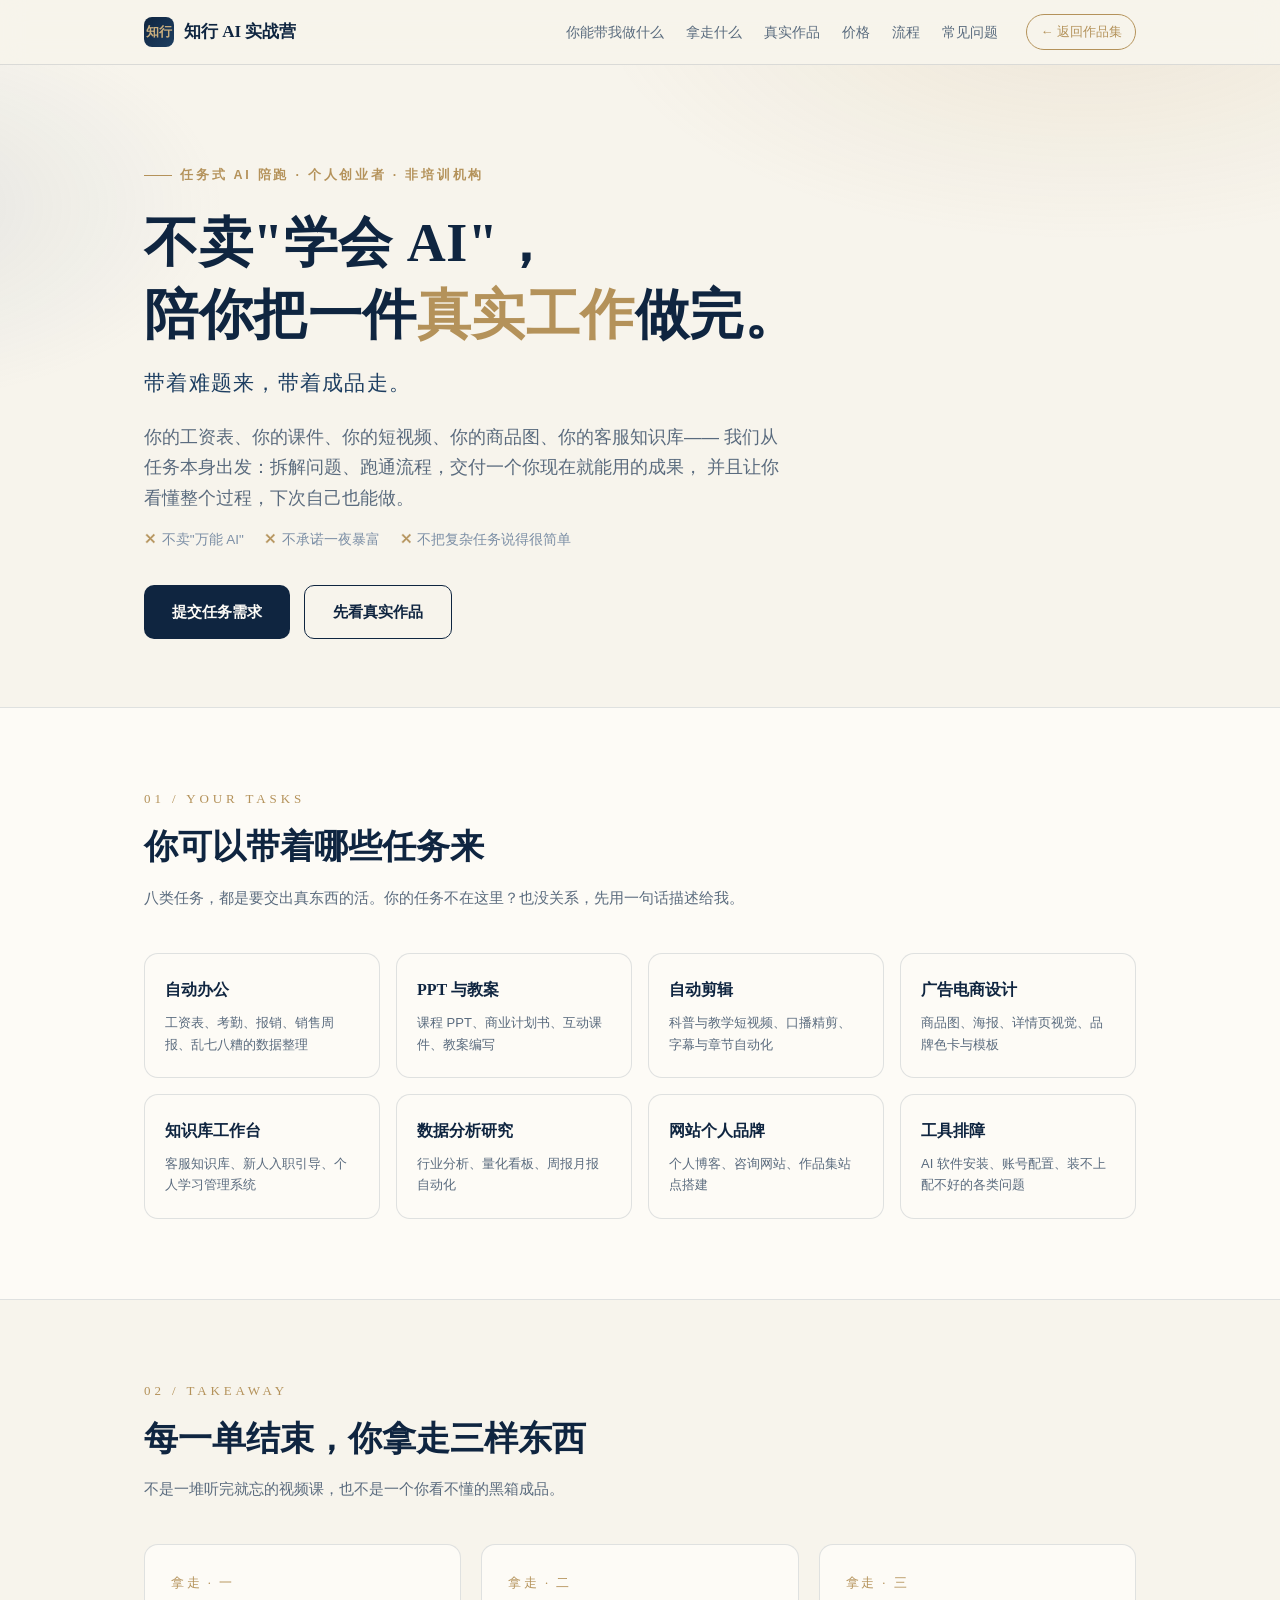
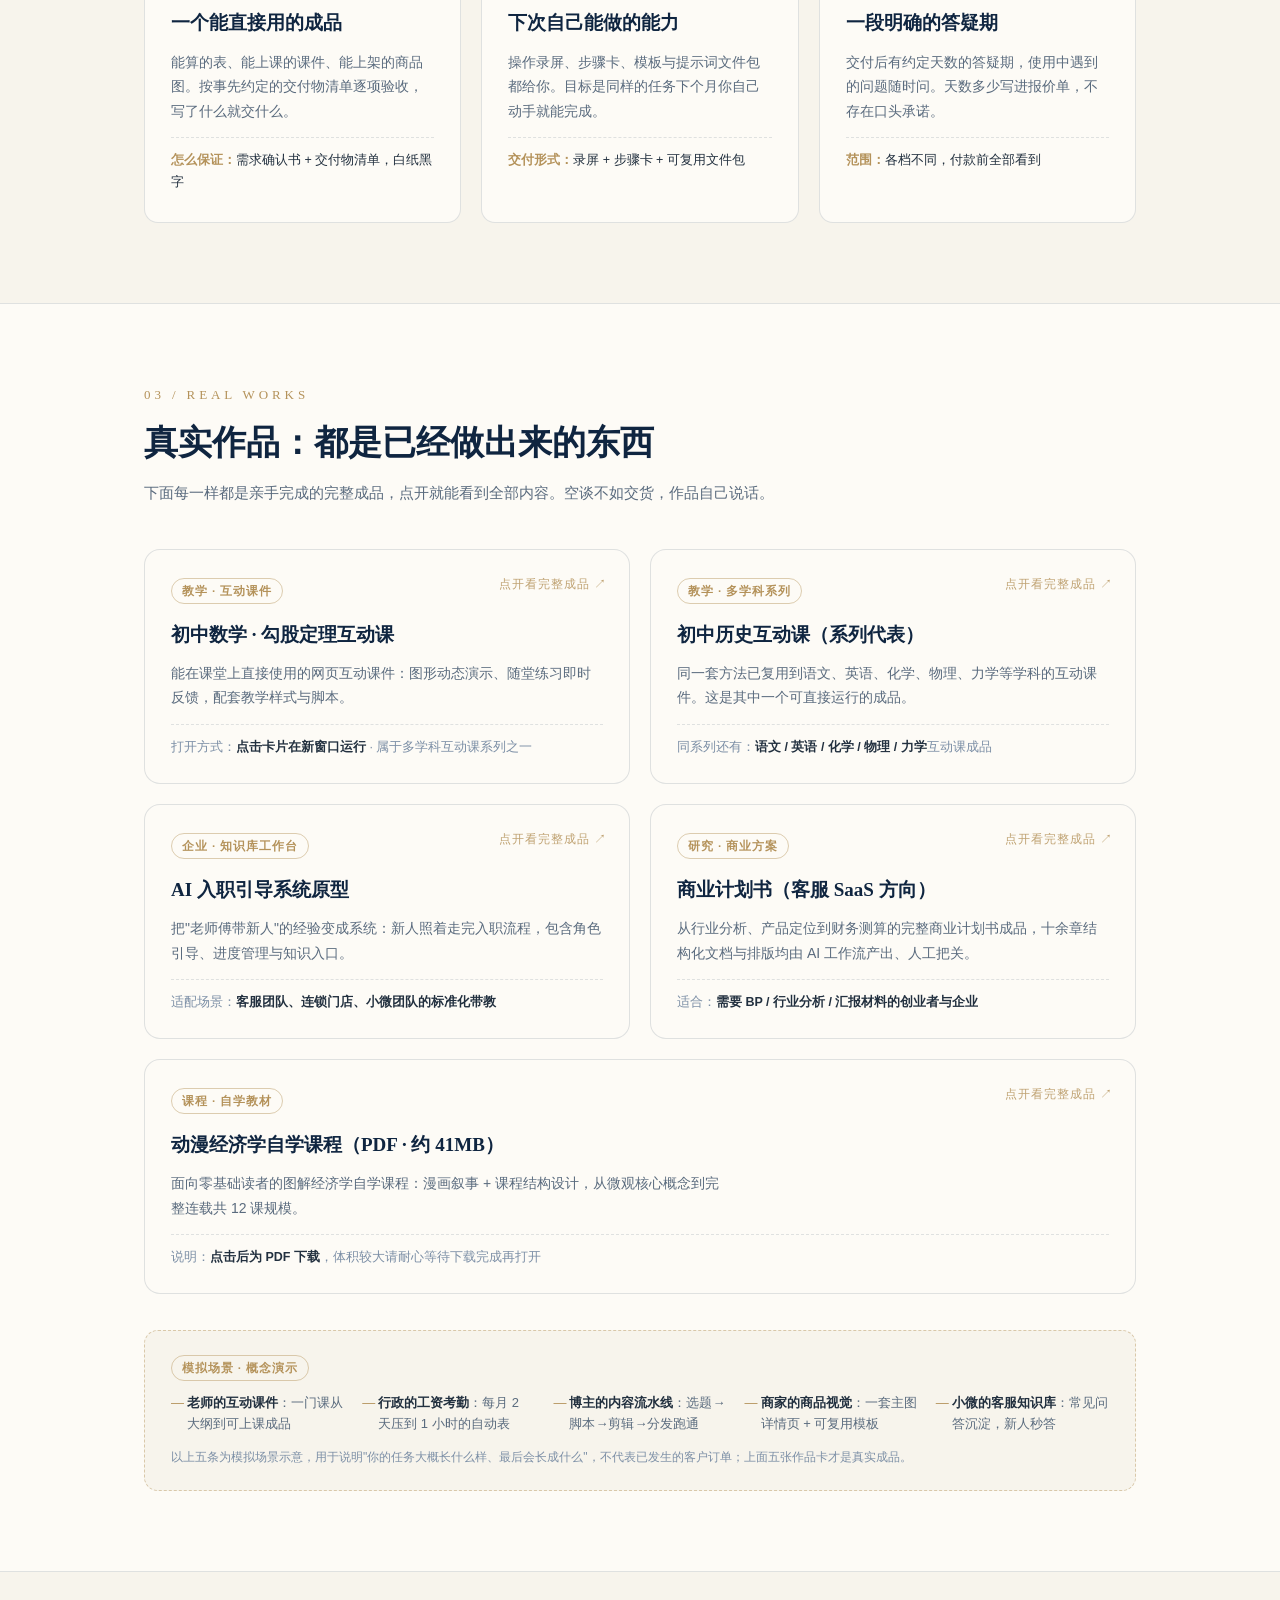
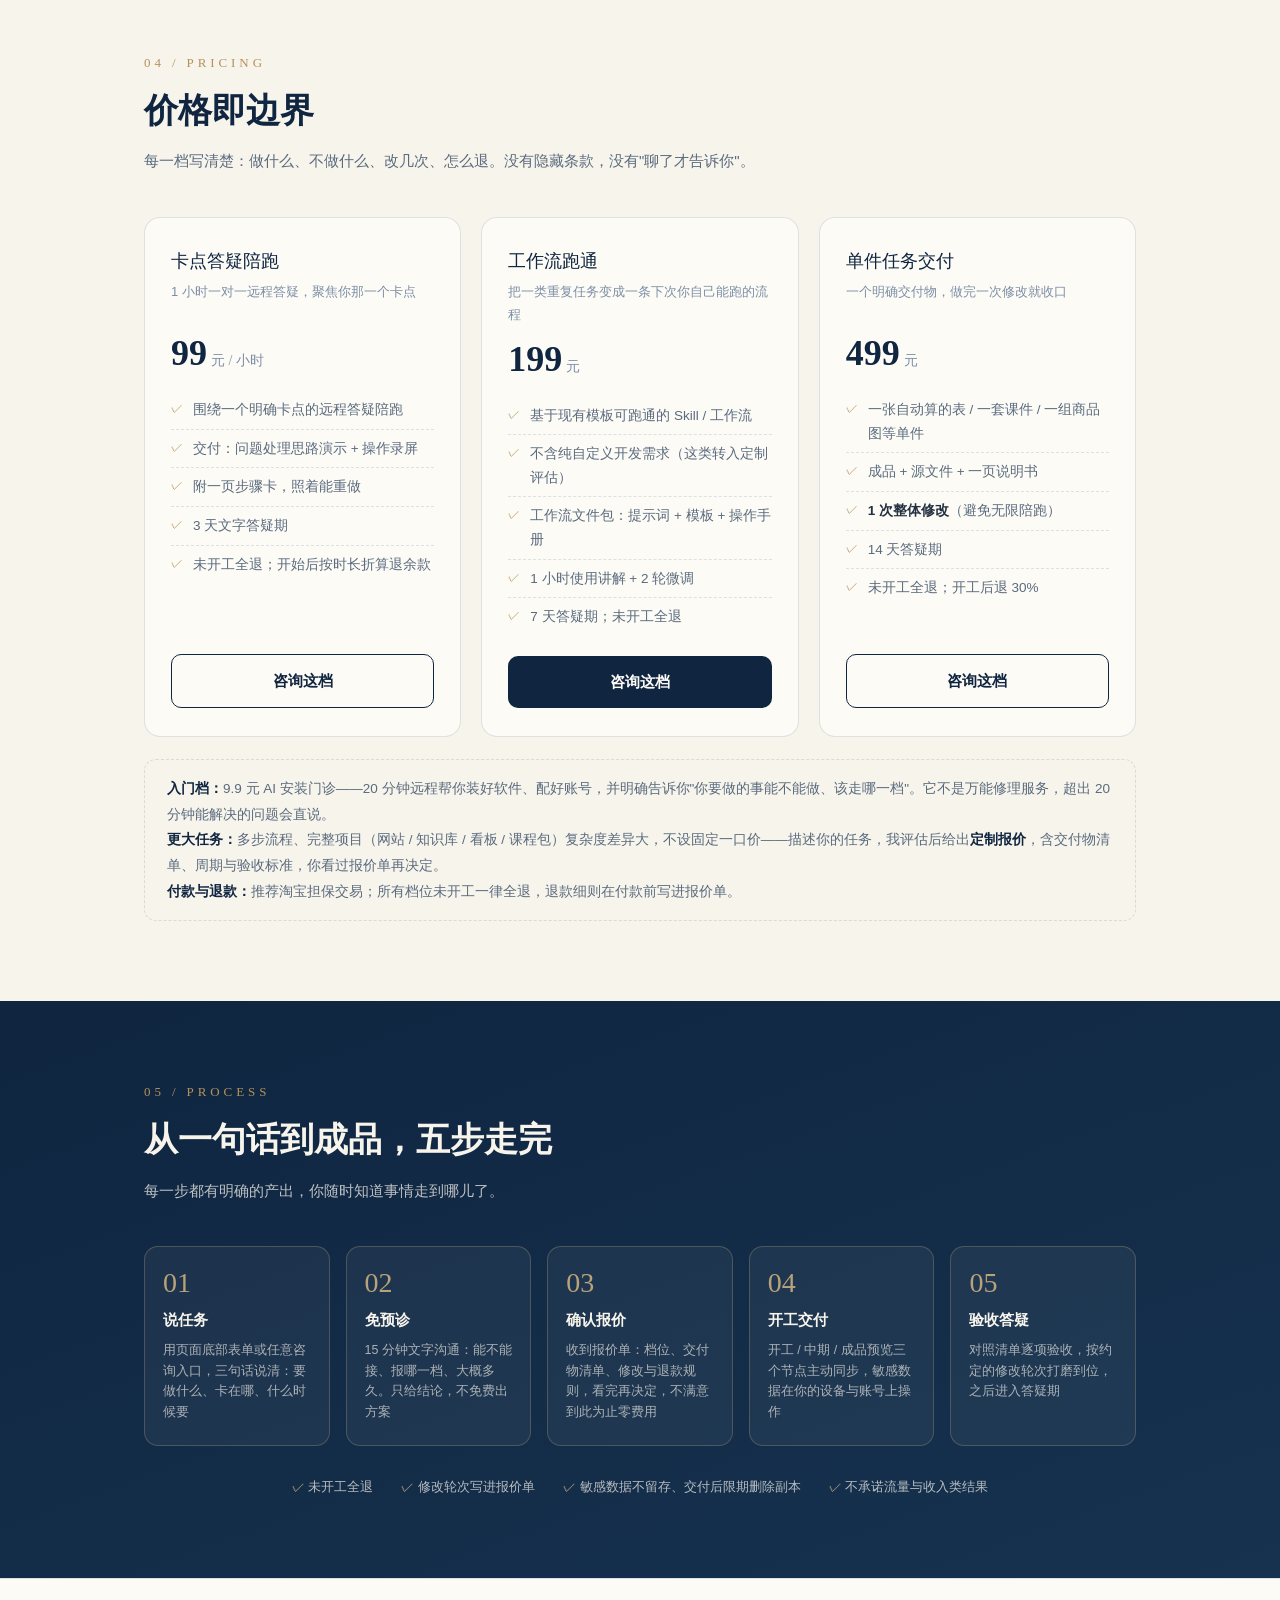
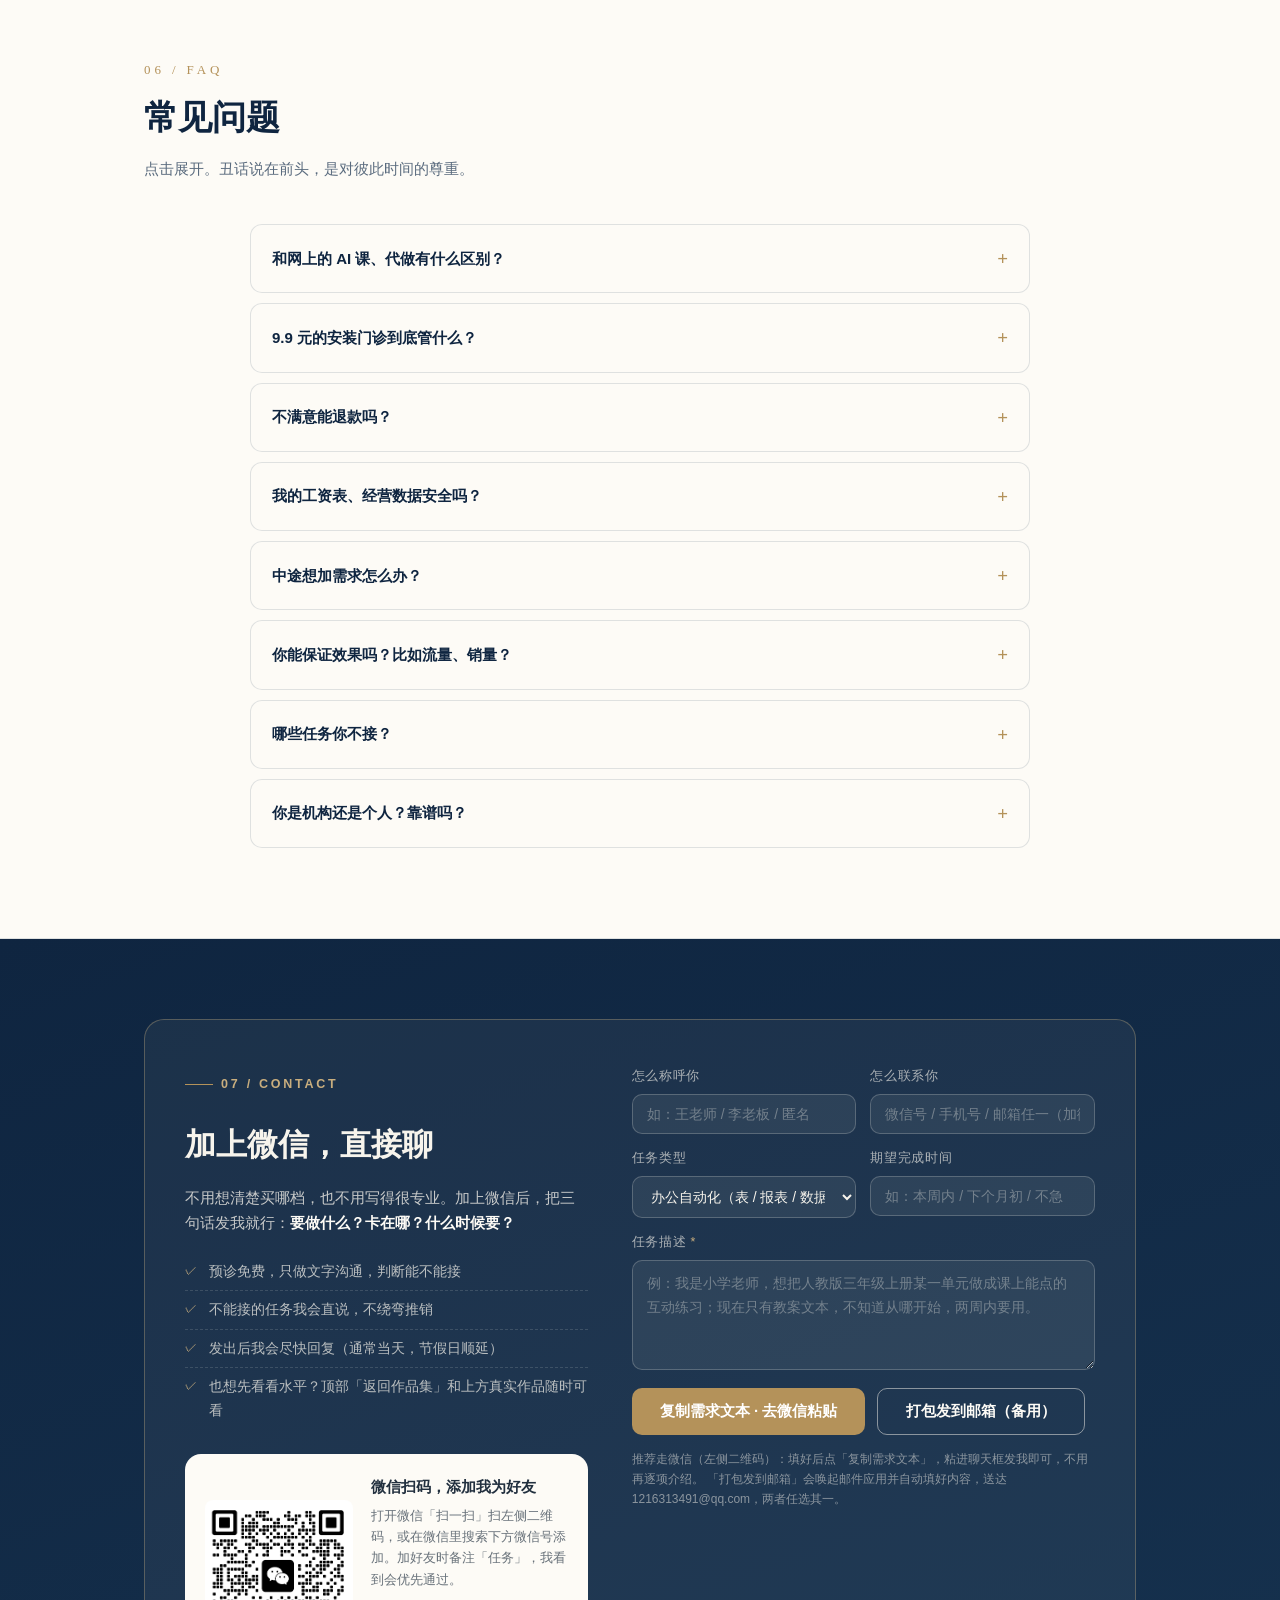
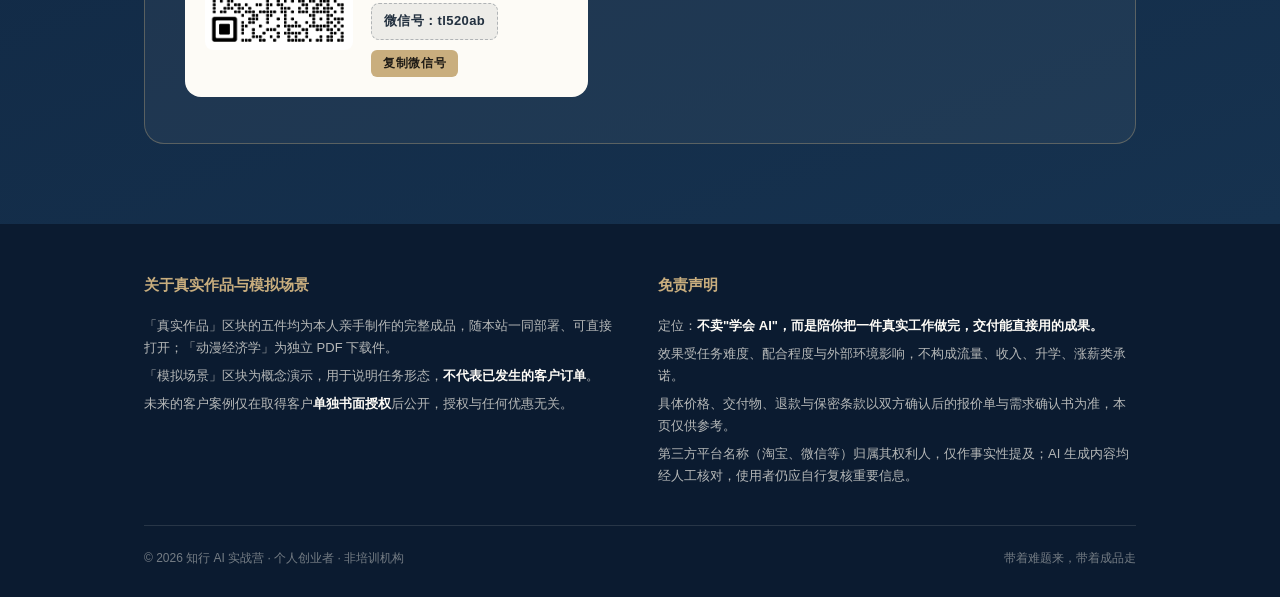
==== index.html @ b9112b68 "deploy: 成交页 V2.1（含微信入口+部署优化）" ====
<!DOCTYPE html>
<html lang="zh-CN">
<head>
<meta charset="UTF-8">
<meta name="viewport" content="width=device-width, initial-scale=1.0">
<title>知行 AI 实战营 · 陪你把一件真实工作做完</title>
<meta name="description" content="知行 AI 实战营：任务式 AI 陪跑。不卖「学会 AI」，而是陪你把一件真实工作做完——工资表、互动课件、商品图、知识库——交付能直接用的成果，并教会你下次自己做。个人创业者，非培训机构。">
<meta name="theme-color" content="#0F2540">
<meta property="og:title" content="知行AI陪跑 · 带着难题来，带着成品走">
<meta property="og:description" content="不卖AI课。你带真实任务来（工资表、课件、短视频、商品图、知识库），陪你拆解跑通，交付能直接用的成品，还教会你下次自己做。">
<link rel="icon" href="data:image/svg+xml,%3Csvg xmlns='http://www.w3.org/2000/svg' viewBox='0 0 64 64'%3E%3Crect width='64' height='64' rx='14' fill='%230F2540'/%3E%3Ctext x='32' y='44' font-size='34' font-family='Songti SC,STSong,serif' font-weight='900' text-anchor='middle' fill='%23C9AE7E'%3E知%3C/text%3E%3C/svg%3E">
<style>
:root{
  --cream:#F7F4EC;
  --cream-2:#FDFBF6;
  --navy:#0F2540;
  --navy-2:#16324F;
  --navy-3:#1D3E61;
  --gold:#B4925A;
  --gold-soft:#C9AE7E;
  --gold-line:rgba(180,146,90,.45);
  --slate:#7C8FA6;
  --ink:#22303F;
  --muted:#5A6B7E;
  --line:rgba(15,37,64,.12);
  --shadow:0 18px 50px rgba(15,37,64,.10);
  --radius:14px;
  --serif:"Noto Serif SC","Songti SC","STSong","SimSun",serif;
  --sans:"PingFang SC","Hiragino Sans GB","Microsoft YaHei",-apple-system,BlinkMacSystemFont,"Segoe UI",sans-serif;
}
*{margin:0;padding:0;box-sizing:border-box}
html{scroll-behavior:smooth}
@media (prefers-reduced-motion:reduce){
  html{scroll-behavior:auto}
  *,*::before,*::after{animation:none!important;transition:none!important}
}
body{
  font-family:var(--sans);
  background:var(--cream);
  color:var(--ink);
  line-height:1.75;
  font-size:16px;
  -webkit-font-smoothing:antialiased;
}
a{color:inherit;text-decoration:none}
.container{max-width:1040px;margin:0 auto;padding:0 24px}
section{scroll-margin-top:84px}

/* ---------- 顶部导航 ---------- */
.topbar{
  position:sticky;top:0;z-index:100;
  background:rgba(247,244,236,.9);
  backdrop-filter:blur(12px);
  -webkit-backdrop-filter:blur(12px);
  border-bottom:1px solid var(--line);
  transition:box-shadow .3s ease;
}
.topbar.scrolled{box-shadow:0 6px 24px rgba(15,37,64,.08)}
.topbar-inner{
  max-width:1040px;margin:0 auto;padding:0 24px;
  height:64px;display:flex;align-items:center;gap:18px;
}
.brand{display:flex;align-items:center;gap:10px;font-family:var(--serif);font-weight:700;font-size:17px;color:var(--navy);white-space:nowrap;margin-right:auto}
.brand-mark{
  width:30px;height:30px;border-radius:8px;flex:none;
  background:linear-gradient(135deg,var(--navy) 0%,var(--navy-3) 100%);
  color:var(--gold-soft);display:flex;align-items:center;justify-content:center;
  font-size:13px;font-family:var(--serif);
}
.nav{display:flex;align-items:center;gap:2px}
.nav a{
  padding:8px 10px;border-radius:8px;font-size:14px;color:var(--muted);
  transition:color .2s,background .2s;white-space:nowrap;
}
.nav a:hover{color:var(--navy);background:rgba(15,37,64,.06)}
.back-portfolio{
  display:inline-flex;align-items:center;gap:6px;
  border:1px solid var(--gold);color:var(--gold);
  padding:6px 13px;border-radius:999px;font-size:13px;white-space:nowrap;
  transition:background .2s,color .2s;
}
.back-portfolio:hover{background:var(--gold);color:#fff}
.menu-btn{
  display:none;background:none;border:1px solid var(--line);
  border-radius:8px;width:40px;height:40px;cursor:pointer;
  flex-direction:column;align-items:center;justify-content:center;gap:5px;
}
.menu-btn span{display:block;width:18px;height:2px;background:var(--navy);border-radius:2px;transition:.25s}
.menu-btn.open span:nth-child(1){transform:translateY(7px) rotate(45deg)}
.menu-btn.open span:nth-child(2){opacity:0}
.menu-btn.open span:nth-child(3){transform:translateY(-7px) rotate(-45deg)}

/* ---------- 首屏 ---------- */
.hero{
  padding:92px 0 68px;
  background:
    radial-gradient(820px 400px at 85% -10%,rgba(180,146,90,.14),transparent 60%),
    radial-gradient(640px 360px at -10% 22%,rgba(124,143,166,.15),transparent 55%),
    var(--cream);
}
.eyebrow{
  display:inline-flex;align-items:center;gap:8px;
  font-size:12.5px;letter-spacing:.22em;color:var(--gold);
  margin-bottom:22px;font-weight:600;
}
.eyebrow::before{content:"";width:28px;height:1px;background:var(--gold)}
.hero h1{
  font-family:var(--serif);color:var(--navy);
  font-size:clamp(30px,5vw,54px);line-height:1.32;font-weight:700;
  max-width:720px;letter-spacing:.01em;
}
.hero h1 .accent{color:var(--gold)}
.hero .slogan{
  margin-top:14px;font-family:var(--serif);font-size:clamp(17px,2vw,21px);
  color:var(--navy-3);letter-spacing:.06em;
}
.hero .sub{margin-top:20px;font-size:clamp(15px,1.6vw,17.5px);color:var(--muted);max-width:640px}
.hero .not-line{margin-top:14px;font-size:13.5px;color:var(--slate);display:flex;flex-wrap:wrap;gap:8px 20px}
.hero .not-line span::before{content:"✕ ";color:var(--gold);}
.hero-cta{margin-top:34px;display:flex;gap:14px;flex-wrap:wrap}
.btn{
  display:inline-flex;align-items:center;justify-content:center;gap:8px;
  padding:13px 28px;border-radius:10px;font-size:15px;font-weight:600;
  transition:transform .2s,box-shadow .2s,background .2s;cursor:pointer;border:none;
  font-family:var(--sans);
}
.btn:active{transform:scale(.98)}
.btn-primary{background:var(--navy);color:var(--cream-2)}
.btn-primary:hover{background:var(--navy-3);box-shadow:0 12px 28px rgba(15,37,64,.22)}
.btn-ghost{background:transparent;color:var(--navy);border:1px solid var(--navy)}
.btn-ghost:hover{background:rgba(15,37,64,.06)}
.btn-gold{background:var(--gold);color:#fff}
.btn-gold:hover{background:#a37f49;box-shadow:0 12px 28px rgba(180,146,90,.35)}

/* ---------- 板块通用 ---------- */
.section{padding:80px 0}
.section.alt{background:var(--cream-2);border-top:1px solid var(--line);border-bottom:1px solid var(--line)}
.section.dark{background:linear-gradient(160deg,var(--navy) 0%,var(--navy-2) 100%);color:var(--cream)}
.section-head{max-width:680px;margin-bottom:42px}
.section-head .no{font-family:var(--serif);font-size:13px;color:var(--gold);letter-spacing:.3em;margin-bottom:12px;display:block}
.section-head h2{font-family:var(--serif);font-size:clamp(25px,3.4vw,34px);color:var(--navy);line-height:1.4;font-weight:700}
.section.dark .section-head h2{color:var(--cream)}
.section-head p{margin-top:14px;color:var(--muted);font-size:15px}
.section.dark .section-head p{color:rgba(247,244,236,.75)}

/* ---------- 任务类型 ---------- */
.tasks{display:grid;grid-template-columns:repeat(4,1fr);gap:16px}
.task-card{
  background:var(--cream-2);border:1px solid var(--line);border-radius:var(--radius);
  padding:22px 20px;transition:border-color .2s,transform .2s;
}
.task-card:hover{border-color:var(--gold-line);transform:translateY(-3px)}
.task-card h3{font-family:var(--serif);font-size:16px;color:var(--navy);margin-bottom:8px}
.task-card p{font-size:13px;color:var(--muted);line-height:1.65}

/* ---------- 拿走什么 ---------- */
.takeaway{display:grid;grid-template-columns:repeat(3,1fr);gap:20px}
.take-card{
  background:var(--cream-2);border:1px solid var(--line);border-radius:var(--radius);
  padding:28px 26px;transition:transform .25s,box-shadow .25s;
}
.take-card:hover{transform:translateY(-4px);box-shadow:var(--shadow)}
.take-card .step{font-family:var(--serif);font-size:12.5px;color:var(--gold);letter-spacing:.2em;margin-bottom:12px}
.take-card h3{font-family:var(--serif);font-size:18.5px;color:var(--navy);margin-bottom:10px}
.take-card p{font-size:14px;color:var(--muted)}
.take-card .deliver{margin-top:14px;padding-top:12px;border-top:1px dashed var(--line);font-size:12.5px;color:var(--ink)}
.take-card .deliver b{color:var(--gold);font-weight:600}

/* ---------- 真实作品 ---------- */
.works{display:grid;grid-template-columns:repeat(2,1fr);gap:20px}
.work-card{
  position:relative;display:block;background:var(--cream-2);
  border:1px solid var(--line);border-radius:16px;padding:26px 26px 24px;
  transition:transform .25s,box-shadow .25s,border-color .25s;overflow:hidden;
}
.work-card:hover{transform:translateY(-5px);box-shadow:var(--shadow);border-color:var(--gold)}
.work-card::after{
  content:"点开看完整成品 ↗";
  position:absolute;right:22px;top:24px;font-size:12px;color:var(--gold);
  letter-spacing:.08em;opacity:.85;
}
.work-card.wide{grid-column:1/-1}
.work-card .cat{
  display:inline-block;font-size:11.5px;font-weight:600;color:var(--gold);
  border:1px solid var(--gold-line);border-radius:999px;padding:2px 10px;letter-spacing:.08em;margin-bottom:14px;
}
.work-card h3{font-family:var(--serif);font-size:19px;color:var(--navy);margin-bottom:10px;padding-right:130px}
.work-card p{font-size:14px;color:var(--muted);max-width:560px}
.work-card .meta{margin-top:14px;padding-top:12px;border-top:1px dashed var(--line);font-size:12.5px;color:var(--slate)}
.work-card .meta b{color:var(--ink);font-weight:600}

/* 模拟场景迷你条 */
.youcan{
  margin-top:36px;background:var(--cream);border:1px dashed var(--gold-line);
  border-radius:var(--radius);padding:22px 26px;
}
.youcan .tag{
  display:inline-block;font-size:11.5px;font-weight:600;color:var(--gold);
  border:1px solid var(--gold-line);border-radius:999px;padding:2px 10px;letter-spacing:.08em;margin-bottom:12px;
}
.youcan ul{list-style:none;display:grid;grid-template-columns:repeat(5,1fr);gap:8px 18px}
.youcan li{font-size:13px;color:var(--muted);padding-left:16px;position:relative;line-height:1.6}
.youcan li::before{content:"—";position:absolute;left:0;color:var(--gold)}
.youcan li b{color:var(--ink);font-weight:600}

/* ---------- 价格 ---------- */
.price-grid{display:grid;grid-template-columns:repeat(3,1fr);gap:20px}
.price-card{
  background:var(--cream-2);border:1px solid var(--line);border-radius:16px;
  padding:28px 26px;display:flex;flex-direction:column;
  transition:transform .28s,box-shadow .28s,border-color .28s;
}
.price-card:hover{transform:translateY(-6px);box-shadow:var(--shadow);border-color:var(--gold)}
.price-card .name{font-family:var(--serif);font-size:18px;margin-bottom:4px;color:var(--navy)}
.price-card .desc{font-size:13px;color:var(--slate);min-height:40px}
.price-card .amount{font-family:var(--serif);font-size:36px;font-weight:700;color:var(--navy);margin:14px 0 4px;line-height:1}
.price-card .amount small{font-size:14px;font-weight:400;color:var(--slate);margin-left:4px}
.price-card ul{list-style:none;margin:16px 0 20px;flex:1}
.price-card li{
  font-size:13.5px;padding:7px 0 7px 22px;position:relative;color:var(--muted);
  border-bottom:1px dashed var(--line);
}
.price-card li:last-child{border-bottom:none}
.price-card li::before{content:"✓";position:absolute;left:0;color:var(--gold);font-size:12px}
.price-card .btn{width:100%}
.price-extra{
  margin-top:22px;background:var(--cream);border:1px dashed var(--line);
  border-radius:12px;padding:16px 22px;font-size:13.5px;color:var(--muted);line-height:1.9;
}
.price-extra b{color:var(--navy)}

/* ---------- 流程 ---------- */
.flow{display:grid;grid-template-columns:repeat(5,1fr);gap:16px}
.flow-step{
  background:rgba(247,244,236,.05);border:1px solid rgba(201,174,126,.28);
  border-radius:var(--radius);padding:22px 18px;
}
.flow-step .n{font-family:var(--serif);font-size:28px;color:var(--gold-soft);opacity:.9;line-height:1;margin-bottom:10px;display:block}
.flow-step h3{font-size:15px;color:var(--cream);margin-bottom:7px}
.flow-step p{font-size:12.5px;color:rgba(247,244,236,.65);line-height:1.65}
.flow-trust{
  margin-top:30px;text-align:center;font-size:13px;color:rgba(247,244,236,.72);
  display:flex;justify-content:center;gap:10px 28px;flex-wrap:wrap;
}
.flow-trust span::before{content:"✓ ";color:var(--gold-soft)}

/* ---------- FAQ ---------- */
.faq{max-width:780px;margin:0 auto}
.faq details{
  background:var(--cream-2);border:1px solid var(--line);border-radius:12px;
  margin-bottom:10px;overflow:hidden;transition:border-color .2s;
}
.faq details[open]{border-color:var(--gold-line)}
.faq summary{
  list-style:none;cursor:pointer;padding:17px 21px;font-size:15px;font-weight:600;
  color:var(--navy);display:flex;justify-content:space-between;align-items:center;gap:16px;
  user-select:none;
}
.faq summary::-webkit-details-marker{display:none}
.faq summary::after{content:"+";font-family:var(--serif);font-size:19px;color:var(--gold);transition:transform .25s;flex:none}
.faq details[open] summary::after{transform:rotate(45deg)}
.faq .ans{padding:0 21px 19px;font-size:14px;color:var(--muted)}
.faq .ans b{color:var(--navy)}

/* ---------- 联系与表单 ---------- */
.contact-wrap{
  background:rgba(247,244,236,.05);border:1px solid rgba(201,174,126,.35);
  border-radius:20px;padding:46px 40px;
  display:grid;grid-template-columns:1fr 1.15fr;gap:44px;
}
.contact-info h2{font-family:var(--serif);font-size:clamp(23px,3vw,31px);color:var(--cream);margin-bottom:14px}
.contact-info p{color:rgba(247,244,236,.78);font-size:14.5px;margin-bottom:16px}
.contact-points{list-style:none;margin-top:8px}
.contact-points li{
  font-size:13.5px;color:rgba(247,244,236,.72);padding:7px 0 7px 24px;position:relative;
  border-bottom:1px dashed rgba(247,244,236,.14);
}
.contact-points li:last-child{border-bottom:none}
.contact-points li::before{content:"✓";position:absolute;left:0;color:var(--gold-soft);font-size:12px}
.wx-card{
  margin-top:24px;background:var(--cream-2);border-radius:16px;padding:20px;
  display:flex;align-items:center;gap:18px;flex-wrap:wrap;
}
.wx-card img{width:148px;height:150px;display:block;border-radius:8px;flex:0 0 auto}
.wx-meta{flex:1;min-width:180px}
.wx-meta h3{font-size:15px;color:var(--ink);font-weight:700;margin-bottom:6px}
.wx-meta p{font-size:12.5px;color:rgba(34,48,63,.68);line-height:1.7;margin-bottom:12px}
.wx-id-row{display:flex;align-items:center;gap:10px;flex-wrap:wrap}
.wx-id{
  background:rgba(34,48,63,.07);border:1px dashed rgba(34,48,63,.3);border-radius:8px;
  padding:6px 12px;font-size:13px;font-weight:700;color:var(--ink);letter-spacing:.03em;
}
.wx-copy{
  border:none;background:var(--gold-soft);color:#1d1a15;font-size:11.5px;font-weight:700;
  border-radius:6px;padding:6px 12px;cursor:pointer;letter-spacing:.06em;
}
.wx-copy:hover{background:var(--gold)}
.form-grid{display:grid;grid-template-columns:1fr 1fr;gap:14px}
.field{display:flex;flex-direction:column;gap:6px}
.field.full{grid-column:1/-1}
.field label{font-size:12.5px;color:rgba(247,244,236,.65);letter-spacing:.05em}
.field label i{font-style:normal;color:var(--gold-soft)}
.field input,.field select,.field textarea{
  background:rgba(247,244,236,.07);border:1px solid rgba(247,244,236,.22);
  border-radius:10px;padding:11px 14px;font-size:14px;color:var(--cream);
  font-family:var(--sans);outline:none;transition:border-color .2s;width:100%;
}
.field input::placeholder,.field textarea::placeholder{color:rgba(247,244,236,.35)}
.field input:focus,.field select:focus,.field textarea:focus{border-color:var(--gold-soft)}
.field select option{color:var(--ink)}
.field textarea{resize:vertical;min-height:110px;line-height:1.7}
.form-actions{display:flex;gap:12px;flex-wrap:wrap;margin-top:18px}
.form-note{margin-top:14px;font-size:12px;color:rgba(247,244,236,.5);line-height:1.7}

/* ---------- 页脚 ---------- */
footer{background:#0B1B30;color:rgba(247,244,236,.72);padding:48px 0 28px;font-size:13px}
.foot-grid{display:grid;grid-template-columns:1fr 1fr;gap:36px;margin-bottom:34px}
footer h4{font-family:var(--serif);color:var(--gold-soft);font-size:15px;margin-bottom:14px}
footer ul{list-style:none}
footer li{padding:3px 0;line-height:1.7}
footer a{border-bottom:1px dotted rgba(201,174,126,.4)}
footer a:hover{color:var(--gold-soft)}
.foot-bottom{
  border-top:1px solid rgba(247,244,236,.12);padding-top:22px;
  display:flex;justify-content:space-between;gap:16px;flex-wrap:wrap;
  font-size:12px;color:rgba(247,244,236,.45);
}

/* ---------- 动效 ---------- */
.reveal{opacity:0;transform:translateY(16px);transition:opacity .6s ease,transform .6s ease}
.reveal.in{opacity:1;transform:none}

/* ---------- 响应式 ---------- */
@media (max-width:960px){
  .nav{display:none;position:absolute;top:64px;left:0;right:0;background:var(--cream-2);
    border-bottom:1px solid var(--line);flex-direction:column;align-items:stretch;padding:10px 20px 18px;gap:2px;
    box-shadow:0 20px 40px rgba(15,37,64,.12)}
  .nav.open{display:flex}
  .nav a{padding:12px 10px;border-bottom:1px dashed var(--line)}
  .menu-btn{display:flex}
  .back-portfolio{margin-left:auto}
  .tasks{grid-template-columns:repeat(2,1fr)}
  .takeaway,.price-grid,.works{grid-template-columns:1fr 1fr}
  .flow{grid-template-columns:repeat(2,1fr)}
  .youcan ul{grid-template-columns:repeat(2,1fr)}
  .contact-wrap{grid-template-columns:1fr;padding:36px 26px}
  .foot-grid{grid-template-columns:1fr;gap:26px}
  .work-card h3{padding-right:0}
  .work-card::after{position:static;display:inline-block;margin-bottom:10px}
}
@media (max-width:600px){
  .section{padding:58px 0}
  .hero{padding:60px 0 44px}
  .tasks,.takeaway,.price-grid,.works,.flow{grid-template-columns:1fr}
  .hero-cta .btn{width:100%}
  .form-grid{grid-template-columns:1fr}
  .form-actions .btn{width:100%}
  .youcan ul{grid-template-columns:1fr}
}
</style>
</head>
<body>

<!-- ===================== 导航 ===================== -->
<header class="topbar" id="topbar">
  <div class="topbar-inner">
    <a class="brand" href="#top">
      <span class="brand-mark">知行</span>
      <span>知行 AI 实战营</span>
    </a>
    <nav class="nav" id="nav">
      <a href="#tasks">你能带我做什么</a>
      <a href="#takeaway">拿走什么</a>
      <a href="#works">真实作品</a>
      <a href="#pricing">价格</a>
      <a href="#process">流程</a>
      <a href="#faq">常见问题</a>
    </nav>
    <a class="back-portfolio" href="https://zhixing-ai-lab.mythic-oak-7853.chatgpt.site/" target="_blank" rel="noopener">← 返回作品集</a>
    <button class="menu-btn" id="menuBtn" aria-label="打开菜单" aria-expanded="false">
      <span></span><span></span><span></span>
    </button>
  </div>
</header>

<!-- ===================== 首屏 ===================== -->
<section class="hero" id="top">
  <div class="container">
    <span class="eyebrow">任务式 AI 陪跑 · 个人创业者 · 非培训机构</span>
    <h1>不卖"学会 AI"，<br>陪你把一件<span class="accent">真实工作</span>做完。</h1>
    <p class="slogan">带着难题来，带着成品走。</p>
    <p class="sub">
      你的工资表、你的课件、你的短视频、你的商品图、你的客服知识库——
      我们从任务本身出发：拆解问题、跑通流程，交付一个你现在就能用的成果，
      并且让你看懂整个过程，下次自己也能做。
    </p>
    <div class="not-line">
      <span>不卖"万能 AI"</span>
      <span>不承诺一夜暴富</span>
      <span>不把复杂任务说得很简单</span>
    </div>
    <div class="hero-cta">
      <a class="btn btn-primary" href="#contact">提交任务需求</a>
      <a class="btn btn-ghost" href="#works">先看真实作品</a>
    </div>
  </div>
</section>

<!-- ===================== 1. 你能带我做什么 ===================== -->
<section class="section alt" id="tasks">
  <div class="container">
    <div class="section-head reveal">
      <span class="no">01 / YOUR TASKS</span>
      <h2>你可以带着哪些任务来</h2>
      <p>八类任务，都是要交出真东西的活。你的任务不在这里？也没关系，先用一句话描述给我。</p>
    </div>
    <div class="tasks">
      <div class="task-card reveal"><h3>自动办公</h3><p>工资表、考勤、报销、销售周报、乱七八糟的数据整理</p></div>
      <div class="task-card reveal"><h3>PPT 与教案</h3><p>课程 PPT、商业计划书、互动课件、教案编写</p></div>
      <div class="task-card reveal"><h3>自动剪辑</h3><p>科普与教学短视频、口播精剪、字幕与章节自动化</p></div>
      <div class="task-card reveal"><h3>广告电商设计</h3><p>商品图、海报、详情页视觉、品牌色卡与模板</p></div>
      <div class="task-card reveal"><h3>知识库工作台</h3><p>客服知识库、新人入职引导、个人学习管理系统</p></div>
      <div class="task-card reveal"><h3>数据分析研究</h3><p>行业分析、量化看板、周报月报自动化</p></div>
      <div class="task-card reveal"><h3>网站个人品牌</h3><p>个人博客、咨询网站、作品集站点搭建</p></div>
      <div class="task-card reveal"><h3>工具排障</h3><p>AI 软件安装、账号配置、装不上配不好的各类问题</p></div>
    </div>
  </div>
</section>

<!-- ===================== 2. 拿走什么 ===================== -->
<section class="section" id="takeaway">
  <div class="container">
    <div class="section-head reveal">
      <span class="no">02 / TAKEAWAY</span>
      <h2>每一单结束，你拿走三样东西</h2>
      <p>不是一堆听完就忘的视频课，也不是一个你看不懂的黑箱成品。</p>
    </div>
    <div class="takeaway">
      <div class="take-card reveal">
        <div class="step">拿走 · 一</div>
        <h3>一个能直接用的成品</h3>
        <p>能算的表、能上课的课件、能上架的商品图。按事先约定的交付物清单逐项验收，写了什么就交什么。</p>
        <div class="deliver"><b>怎么保证：</b>需求确认书 + 交付物清单，白纸黑字</div>
      </div>
      <div class="take-card reveal">
        <div class="step">拿走 · 二</div>
        <h3>下次自己能做的能力</h3>
        <p>操作录屏、步骤卡、模板与提示词文件包都给你。目标是同样的任务下个月你自己动手就能完成。</p>
        <div class="deliver"><b>交付形式：</b>录屏 + 步骤卡 + 可复用文件包</div>
      </div>
      <div class="take-card reveal">
        <div class="step">拿走 · 三</div>
        <h3>一段明确的答疑期</h3>
        <p>交付后有约定天数的答疑期，使用中遇到的问题随时问。天数多少写进报价单，不存在口头承诺。</p>
        <div class="deliver"><b>范围：</b>各档不同，付款前全部看到</div>
      </div>
    </div>
  </div>
</section>

<!-- ===================== 3. 真实作品 ===================== -->
<section class="section alt" id="works">
  <div class="container">
    <div class="section-head reveal">
      <span class="no">03 / REAL WORKS</span>
      <h2>真实作品：都是已经做出来的东西</h2>
      <p>下面每一样都是亲手完成的完整成品，点开就能看到全部内容。空谈不如交货，作品自己说话。</p>
    </div>
    <div class="works">

      <a class="work-card reveal" href="初中勾股定理互动课/preview.html" target="_blank" rel="noopener">
        <span class="cat">教学 · 互动课件</span>
        <h3>初中数学 · 勾股定理互动课</h3>
        <p>能在课堂上直接使用的网页互动课件：图形动态演示、随堂练习即时反馈，配套教学样式与脚本。</p>
        <div class="meta">打开方式：<b>点击卡片在新窗口运行</b> · 属于多学科互动课系列之一</div>
      </a>

      <a class="work-card reveal" href="初中历史互动课/preview.html" target="_blank" rel="noopener">
        <span class="cat">教学 · 多学科系列</span>
        <h3>初中历史互动课（系列代表）</h3>
        <p>同一套方法已复用到语文、英语、化学、物理、力学等学科的互动课件。这是其中一个可直接运行的成品。</p>
        <div class="meta">同系列还有：<b>语文 / 英语 / 化学 / 物理 / 力学</b>互动课成品</div>
      </a>

      <a class="work-card reveal" href="入职引导系统原型.html" target="_blank" rel="noopener">
        <span class="cat">企业 · 知识库工作台</span>
        <h3>AI 入职引导系统原型</h3>
        <p>把"老师傅带新人"的经验变成系统：新人照着走完入职流程，包含角色引导、进度管理与知识入口。</p>
        <div class="meta">适配场景：<b>客服团队、连锁门店、小微团队的标准化带教</b></div>
      </a>

      <a class="work-card reveal" href="AI客服SaaS_BP/deliverables/灵言智能Pre-A商业计划书.html" target="_blank" rel="noopener">
        <span class="cat">研究 · 商业方案</span>
        <h3>商业计划书（客服 SaaS 方向）</h3>
        <p>从行业分析、产品定位到财务测算的完整商业计划书成品，十余章结构化文档与排版均由 AI 工作流产出、人工把关。</p>
        <div class="meta">适合：<b>需要 BP / 行业分析 / 汇报材料的创业者与企业</b></div>
      </a>

      <a class="work-card wide reveal" href="https://github.com/hassanmphillipso-byte/zhixing-ai-camp/releases/download/v1/动漫经济学自学课程-微观核心卷.pdf" target="_blank" rel="noopener">
        <span class="cat">课程 · 自学教材</span>
        <h3>动漫经济学自学课程（PDF · 约 41MB）</h3>
        <p>面向零基础读者的图解经济学自学课程：漫画叙事 + 课程结构设计，从微观核心概念到完整连载共 12 课规模。</p>
        <div class="meta">说明：<b>点击后为 PDF 下载</b>，体积较大请耐心等待下载完成再打开</div>
      </a>

    </div>

    <div class="youcan reveal">
      <span class="tag">模拟场景 · 概念演示</span>
      <ul>
        <li><b>老师的互动课件</b>：一门课从大纲到可上课成品</li>
        <li><b>行政的工资考勤</b>：每月 2 天压到 1 小时的自动表</li>
        <li><b>博主的内容流水线</b>：选题→脚本→剪辑→分发跑通</li>
        <li><b>商家的商品视觉</b>：一套主图详情页 + 可复用模板</li>
        <li><b>小微的客服知识库</b>：常见问答沉淀，新人秒答</li>
      </ul>
      <p style="margin-top:12px;font-size:12px;color:var(--slate)">
        以上五条为模拟场景示意，用于说明"你的任务大概长什么样、最后会长成什么"，不代表已发生的客户订单；上面五张作品卡才是真实成品。
      </p>
    </div>
  </div>
</section>

<!-- ===================== 4. 价格 ===================== -->
<section class="section" id="pricing">
  <div class="container">
    <div class="section-head reveal">
      <span class="no">04 / PRICING</span>
      <h2>价格即边界</h2>
      <p>每一档写清楚：做什么、不做什么、改几次、怎么退。没有隐藏条款，没有"聊了才告诉你"。</p>
    </div>
    <div class="price-grid">

      <div class="price-card reveal">
        <div class="name">卡点答疑陪跑</div>
        <div class="desc">1 小时一对一远程答疑，聚焦你那一个卡点</div>
        <div class="amount">99<small>元 / 小时</small></div>
        <ul>
          <li>围绕一个明确卡点的远程答疑陪跑</li>
          <li>交付：问题处理思路演示 + 操作录屏</li>
          <li>附一页步骤卡，照着能重做</li>
          <li>3 天文字答疑期</li>
          <li>未开工全退；开始后按时长折算退余款</li>
        </ul>
        <a class="btn btn-ghost" href="#contact">咨询这档</a>
      </div>

      <div class="price-card reveal">
        <div class="name">工作流跑通</div>
        <div class="desc">把一类重复任务变成一条下次你自己能跑的流程</div>
        <div class="amount">199<small>元</small></div>
        <ul>
          <li>基于现有模板可跑通的 Skill / 工作流</li>
          <li>不含纯自定义开发需求（这类转入定制评估）</li>
          <li>工作流文件包：提示词 + 模板 + 操作手册</li>
          <li>1 小时使用讲解 + 2 轮微调</li>
          <li>7 天答疑期；未开工全退</li>
        </ul>
        <a class="btn btn-primary" href="#contact">咨询这档</a>
      </div>

      <div class="price-card reveal">
        <div class="name">单件任务交付</div>
        <div class="desc">一个明确交付物，做完一次修改就收口</div>
        <div class="amount">499<small>元</small></div>
        <ul>
          <li>一张自动算的表 / 一套课件 / 一组商品图等单件</li>
          <li>成品 + 源文件 + 一页说明书</li>
          <li><b style="color:var(--ink)">1 次整体修改</b>（避免无限陪跑）</li>
          <li>14 天答疑期</li>
          <li>未开工全退；开工后退 30%</li>
        </ul>
        <a class="btn btn-ghost" href="#contact">咨询这档</a>
      </div>

    </div>

    <div class="price-extra reveal">
      <b>入门档：</b>9.9 元 AI 安装门诊——20 分钟远程帮你装好软件、配好账号，并明确告诉你"你要做的事能不能做、该走哪一档"。它不是万能修理服务，超出 20 分钟能解决的问题会直说。<br>
      <b>更大任务：</b>多步流程、完整项目（网站 / 知识库 / 看板 / 课程包）复杂度差异大，不设固定一口价——描述你的任务，我评估后给出<b>定制报价</b>，含交付物清单、周期与验收标准，你看过报价单再决定。<br>
      <b>付款与退款：</b>推荐淘宝担保交易；所有档位未开工一律全退，退款细则在付款前写进报价单。
    </div>
  </div>
</section>

<!-- ===================== 5. 流程 ===================== -->
<section class="section dark" id="process">
  <div class="container">
    <div class="section-head reveal">
      <span class="no">05 / PROCESS</span>
      <h2>从一句话到成品，五步走完</h2>
      <p>每一步都有明确的产出，你随时知道事情走到哪儿了。</p>
    </div>
    <div class="flow">
      <div class="flow-step reveal"><span class="n">01</span><h3>说任务</h3><p>用页面底部表单或任意咨询入口，三句话说清：要做什么、卡在哪、什么时候要</p></div>
      <div class="flow-step reveal"><span class="n">02</span><h3>免预诊</h3><p>15 分钟文字沟通：能不能接、报哪一档、大概多久。只给结论，不免费出方案</p></div>
      <div class="flow-step reveal"><span class="n">03</span><h3>确认报价</h3><p>收到报价单：档位、交付物清单、修改与退款规则，看完再决定，不满意到此为止零费用</p></div>
      <div class="flow-step reveal"><span class="n">04</span><h3>开工交付</h3><p>开工 / 中期 / 成品预览三个节点主动同步，敏感数据在你的设备与账号上操作</p></div>
      <div class="flow-step reveal"><span class="n">05</span><h3>验收答疑</h3><p>对照清单逐项验收，按约定的修改轮次打磨到位，之后进入答疑期</p></div>
    </div>
    <div class="flow-trust reveal">
      <span>未开工全退</span>
      <span>修改轮次写进报价单</span>
      <span>敏感数据不留存、交付后限期删除副本</span>
      <span>不承诺流量与收入类结果</span>
    </div>
  </div>
</section>

<!-- ===================== 6. FAQ ===================== -->
<section class="section alt" id="faq">
  <div class="container">
    <div class="section-head reveal">
      <span class="no">06 / FAQ</span>
      <h2>常见问题</h2>
      <p>点击展开。丑话说在前头，是对彼此时间的尊重。</p>
    </div>
    <div class="faq">
      <details class="reveal">
        <summary>和网上的 AI 课、代做有什么区别？</summary>
        <div class="ans">课是"听完自己摸索"，代做是"做完了你还是不会"。这里的每一单围绕<b>你的真实任务</b>：既交付能用的成品，也交付录屏、模板和手册，让下一次你自己能做。但我也不神化它——复杂任务就是需要时间和来回，我不会把它说得很容易。</div>
      </details>
      <details class="reveal">
        <summary>9.9 元的安装门诊到底管什么？</summary>
        <div class="ans">管两件事：<b>装好</b>（AI 软件、账号、基础配置）和<b>判断</b>（你要做的事技术上能不能做、大概属于哪一档）。它不管"远程修好一切疑难杂症"——超出 20 分钟能解决范围的，我会直接告诉你该走哪一档，或者不建议花钱做。</div>
      </details>
      <details class="reveal">
        <summary>不满意能退款吗？</summary>
        <div class="ans">所有档位<b>未开工一律全额退</b>。开工后：99 档按已进行时长折算退余款；199 档开工 3 日内退 60%；499 档开工后退 30%，成品交付后不退；定制项目按未启动的部分退。细则付款前写在报价单里。</div>
      </details>
      <details class="reveal">
        <summary>我的工资表、经营数据安全吗？</summary>
        <div class="ans">涉敏感数据的任务优先<b>在你自己的设备和账号上</b>操作，我指导你动手；或先用脱敏样本把流程搭好再换回真实数据。工作副本交付后限期删除。更大的定制项目可以另行签署保密协议。</div>
      </details>
      <details class="reveal">
        <summary>中途想加需求怎么办？</summary>
        <div class="ans">报价单之外的新增需求不会悄悄塞进原价格：小幅调整包含在内，明显超出的部分会先告知价格、你同意了再做。不存在"做着做着变贵却不打招呼"。</div>
      </details>
      <details class="reveal">
        <summary>你能保证效果吗？比如流量、销量？</summary>
        <div class="ans"><b>不能，也永远不作这种承诺。</b>我能负责的是：交付物清单内的成果质量、约定的修改轮次和答疑期。凡是向你承诺"保流量、保收入、保学会"的服务，都建议绕开，包括对我。</div>
      </details>
      <details class="reveal">
        <summary>哪些任务你不接？</summary>
        <div class="ans">三条底线：① 学术代写、代考、冒充他人的伪造内容不接；② 要求承诺流量/排名/收入的单子不接；③ 违法违规内容不接。另外，超过我能力或产能的任务也会直说——赚不了的钱不硬接。</div>
      </details>
      <details class="reveal">
        <summary>你是机构还是个人？靠谱吗？</summary>
        <div class="ans">个人创业者，非培训机构。一个人接单意味着产能有限，所以每单认真做、宁可少接不多接；同时页面上的真实作品都是可点开的完整成品——判断靠不靠谱，最好的办法是看货。</div>
      </details>
    </div>
  </div>
</section>

<!-- ===================== 7. 联系与表单 ===================== -->
<section class="section dark" id="contact">
  <div class="container">
    <div class="contact-wrap reveal">
      <div class="contact-info">
        <span class="eyebrow" style="color:var(--gold-soft)">07 / CONTACT</span>
        <h2>加上微信，直接聊</h2>
        <p>不用想清楚买哪档，也不用写得很专业。加上微信后，把三句话发我就行：<b style="color:var(--cream-2)">要做什么？卡在哪？什么时候要？</b></p>
        <ul class="contact-points">
          <li>预诊免费，只做文字沟通，判断能不能接</li>
          <li>不能接的任务我会直说，不绕弯推销</li>
          <li>发出后我会尽快回复（通常当天，节假日顺延）</li>
          <li>也想先看看水平？顶部「返回作品集」和上方真实作品随时可看</li>
        </ul>
        <div class="wx-card">
          <img src="微信二维码_码.png" alt="知行AI陪跑 微信二维码" width="148" height="150">
          <div class="wx-meta">
            <h3>微信扫码，添加我为好友</h3>
            <p>打开微信「扫一扫」扫左侧二维码，或在微信里搜索下方微信号添加。加好友时备注「任务」，我看到会优先通过。</p>
            <div class="wx-id-row">
              <span class="wx-id">微信号：tl520ab</span>
              <button type="button" class="wx-copy" id="wxIdBtn">复制微信号</button>
            </div>
          </div>
        </div>
      </div>
      <form id="taskForm" onsubmit="return false;">
        <div class="form-grid">
          <div class="field">
            <label>怎么称呼你</label>
            <input type="text" id="fName" placeholder="如：王老师 / 李老板 / 匿名">
          </div>
          <div class="field">
            <label>怎么联系你</label>
            <input type="text" id="fReply" placeholder="微信号 / 手机号 / 邮箱任一（加微信聊可不填）">
          </div>
          <div class="field">
            <label>任务类型</label>
            <select id="fType">
              <option>办公自动化（表 / 报表 / 数据整理）</option>
              <option>PPT / 教案 / 互动课件</option>
              <option>视频剪辑 / 内容工作流</option>
              <option>商品图 / 海报 / 视觉设计</option>
              <option>知识库 / 入职引导 / 学习系统</option>
              <option>数据分析 / 看板 / 研究报告</option>
              <option>网站 / 个人品牌站点</option>
              <option>软件安装 / 配置排障</option>
              <option>其他（在描述里说明）</option>
            </select>
          </div>
          <div class="field">
            <label>期望完成时间</label>
            <input type="text" id="fDeadline" placeholder="如：本周内 / 下个月初 / 不急">
          </div>
          <div class="field full">
            <label>任务描述 <i>*</i></label>
            <textarea id="fDesc" placeholder="例：我是小学老师，想把人教版三年级上册某一单元做成课上能点的互动练习；现在只有教案文本，不知道从哪开始，两周内要用。" required></textarea>
          </div>
        </div>
        <div class="form-actions">
          <button class="btn btn-gold" type="button" id="copyBtn">复制需求文本 · 去微信粘贴</button>
          <button class="btn btn-ghost" type="button" id="sendBtn" style="border-color:rgba(247,244,236,.5);color:var(--cream-2)">打包发到邮箱（备用）</button>
        </div>
        <p class="form-note">
          推荐走微信（左侧二维码）：填好后点「复制需求文本」，粘进聊天框发我即可，不用再逐项介绍。
          「打包发到邮箱」会唤起邮件应用并自动填好内容，送达 1216313491@qq.com，两者任选其一。
        </p>
      </form>
    </div>
  </div>
</section>

<!-- ===================== 页脚 ===================== -->
<footer>
  <div class="container">
    <div class="foot-grid">
      <div>
        <h4>关于真实作品与模拟场景</h4>
        <ul>
          <li>「真实作品」区块的五件均为本人亲手制作的完整成品，随本站一同部署、可直接打开；「动漫经济学」为独立 PDF 下载件。</li>
          <li>「模拟场景」区块为概念演示，用于说明任务形态，<b style="color:var(--cream-2)">不代表已发生的客户订单</b>。</li>
          <li>未来的客户案例仅在取得客户<b style="color:var(--cream-2)">单独书面授权</b>后公开，授权与任何优惠无关。</li>
        </ul>
      </div>
      <div>
        <h4>免责声明</h4>
        <ul>
          <li>定位：<b style="color:var(--cream-2)">不卖"学会 AI"，而是陪你把一件真实工作做完，交付能直接用的成果。</b></li>
          <li>效果受任务难度、配合程度与外部环境影响，不构成流量、收入、升学、涨薪类承诺。</li>
          <li>具体价格、交付物、退款与保密条款以双方确认后的报价单与需求确认书为准，本页仅供参考。</li>
          <li>第三方平台名称（淘宝、微信等）归属其权利人，仅作事实性提及；AI 生成内容均经人工核对，使用者仍应自行复核重要信息。</li>
        </ul>
      </div>
    </div>
    <div class="foot-bottom">
      <span>© 2026 知行 AI 实战营 · 个人创业者 · 非培训机构</span>
      <span>带着难题来，带着成品走</span>
    </div>
  </div>
</footer>

<script>
(function(){
  "use strict";

  /* =====================================================
     ▼▼ 上线前只需改这一处 ▼▼
     接收邮箱（「打包发到邮箱」按钮的送达地址）与微信号。
     换号时只改下面两个值，保存刷新即可生效。
     ===================================================== */
  var CONTACT_EMAIL = "1216313491@qq.com";
  var WECHAT_ID = "tl520ab";

  /* 顶部滚动阴影 */
  var topbar = document.getElementById("topbar");
  window.addEventListener("scroll", function(){
    topbar.classList.toggle("scrolled", window.scrollY > 8);
  }, {passive:true});

  /* 移动端菜单 */
  var menuBtn = document.getElementById("menuBtn");
  var nav = document.getElementById("nav");
  menuBtn.addEventListener("click", function(){
    var open = nav.classList.toggle("open");
    menuBtn.classList.toggle("open", open);
    menuBtn.setAttribute("aria-expanded", open ? "true" : "false");
  });
  nav.querySelectorAll("a").forEach(function(a){
    a.addEventListener("click", function(){
      nav.classList.remove("open");
      menuBtn.classList.remove("open");
      menuBtn.setAttribute("aria-expanded","false");
    });
  });

  /* 收集表单内容，生成结构化需求文本 */
  function val(id){ return (document.getElementById(id).value || "").trim(); }
  function collectTask(){
    var name = val("fName") || "未署名";
    var reply = val("fReply");
    var type = val("fType");
    var deadline = val("fDeadline") || "未填写";
    var desc = val("fDesc");
    if(!desc){ return null; }
    var subject = "【知行AI实战营·任务需求】" + type + "—" + name;
    var body =
      "【称呼】" + name + "\n" +
      "【联系我】" + (reply || "走微信联系") + "\n" +
      "【任务类型】" + type + "\n" +
      "【期望完成】" + deadline + "\n\n" +
      "【任务描述】\n" + desc + "\n\n" +
      "（来自知行AI实战营页面表单）";
    return {subject: subject, body: body};
  }

  /* 复制需求文本（clipboard API + 兼容 file:// 的降级方案） */
  function copyText(text, done){
    if(navigator.clipboard && window.isSecureContext){
      navigator.clipboard.writeText(text).then(done, function(){ legacyCopy(text, done); });
    }else{
      legacyCopy(text, done);
    }
  }
  function legacyCopy(text, done){
    var ta = document.createElement("textarea");
    ta.value = text;
    ta.style.position = "fixed"; ta.style.opacity = "0";
    document.body.appendChild(ta);
    ta.select();
    try{ document.execCommand("copy"); }catch(e){}
    document.body.removeChild(ta);
    done();
  }

  /* 按钮临时反馈 */
  function flash(btn, okMsg){
    var orig = btn.textContent;
    btn.textContent = okMsg;
    btn.disabled = true;
    setTimeout(function(){ btn.textContent = orig; btn.disabled = false; }, 1800);
  }

  var sendBtn = document.getElementById("sendBtn");
  var copyBtn = document.getElementById("copyBtn");
  var wxIdBtn = document.getElementById("wxIdBtn");

  wxIdBtn.addEventListener("click", function(){
    copyText(WECHAT_ID, function(){ flash(wxIdBtn, "已复制 ✓"); });
  });

  sendBtn.addEventListener("click", function(){
    var t = collectTask();
    if(!t){ flash(sendBtn, "请先填写必填项"); return; }
    if(CONTACT_EMAIL){
      window.location.href = "mailto:" + CONTACT_EMAIL +
        "?subject=" + encodeURIComponent(t.subject) +
        "&body=" + encodeURIComponent(t.body);
    }else{
      copyText(t.subject + "\n\n" + t.body, function(){
        flash(sendBtn, "已复制 ✓ 请手动发送");
        alert("接收邮箱尚未配置：\n请在编辑器中打开本页，把脚本开头 CONTACT_EMAIL 填入你的邮箱并保存，之后即可一键发送。\n\n目前需求文本已复制，可直接粘贴发给对方。");
      });
    }
  });

  copyBtn.addEventListener("click", function(){
    var t = collectTask();
    if(!t){ flash(copyBtn, "请先填写必填项"); return; }
    copyText(t.subject + "\n\n" + t.body, function(){
      flash(copyBtn, "已复制 ✓");
    });
  });

  /* 滚动渐显 */
  if("IntersectionObserver" in window){
    var io = new IntersectionObserver(function(entries){
      entries.forEach(function(e){
        if(e.isIntersecting){ e.target.classList.add("in"); io.unobserve(e.target); }
      });
    }, {threshold:.12, rootMargin:"0px 0px -40px 0px"});
    document.querySelectorAll(".reveal").forEach(function(el){ io.observe(el); });
  }else{
    document.querySelectorAll(".reveal").forEach(function(el){ el.classList.add("in"); });
  }

})();
</script>
</body>
</html>
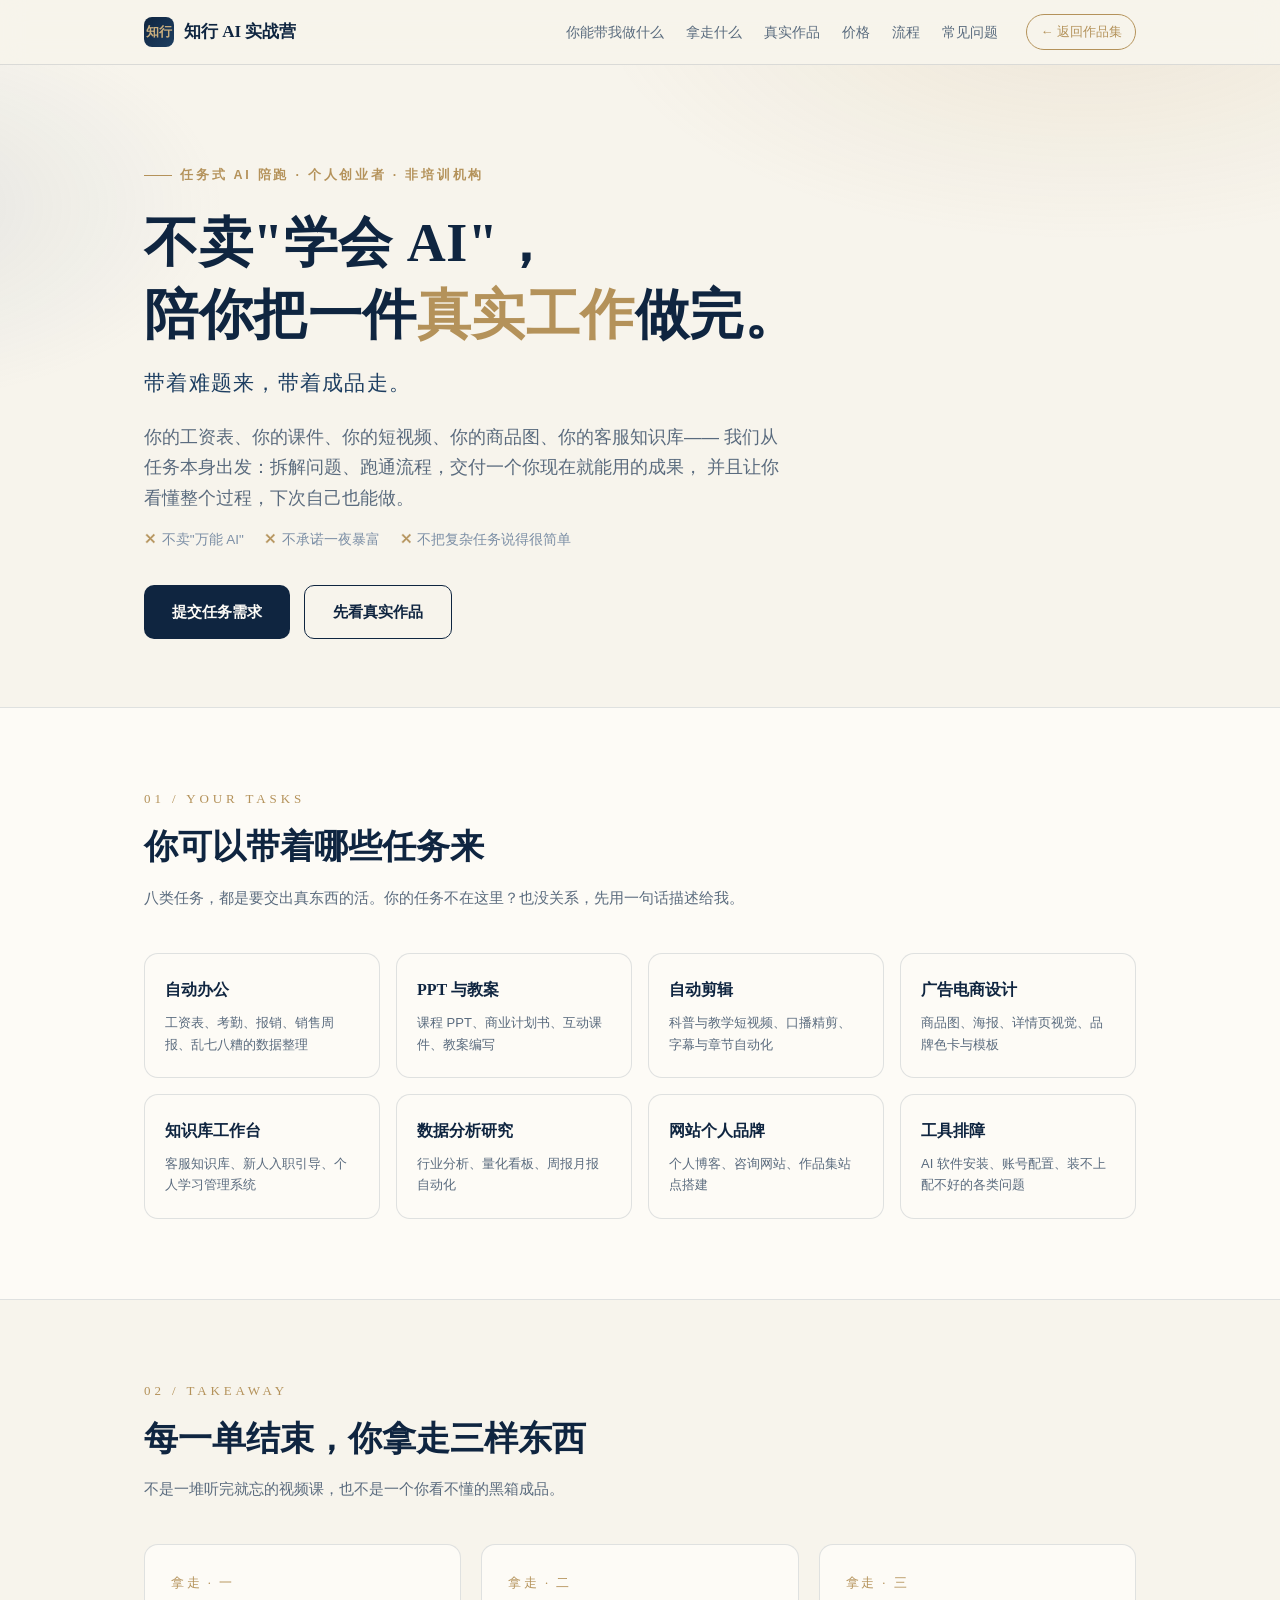
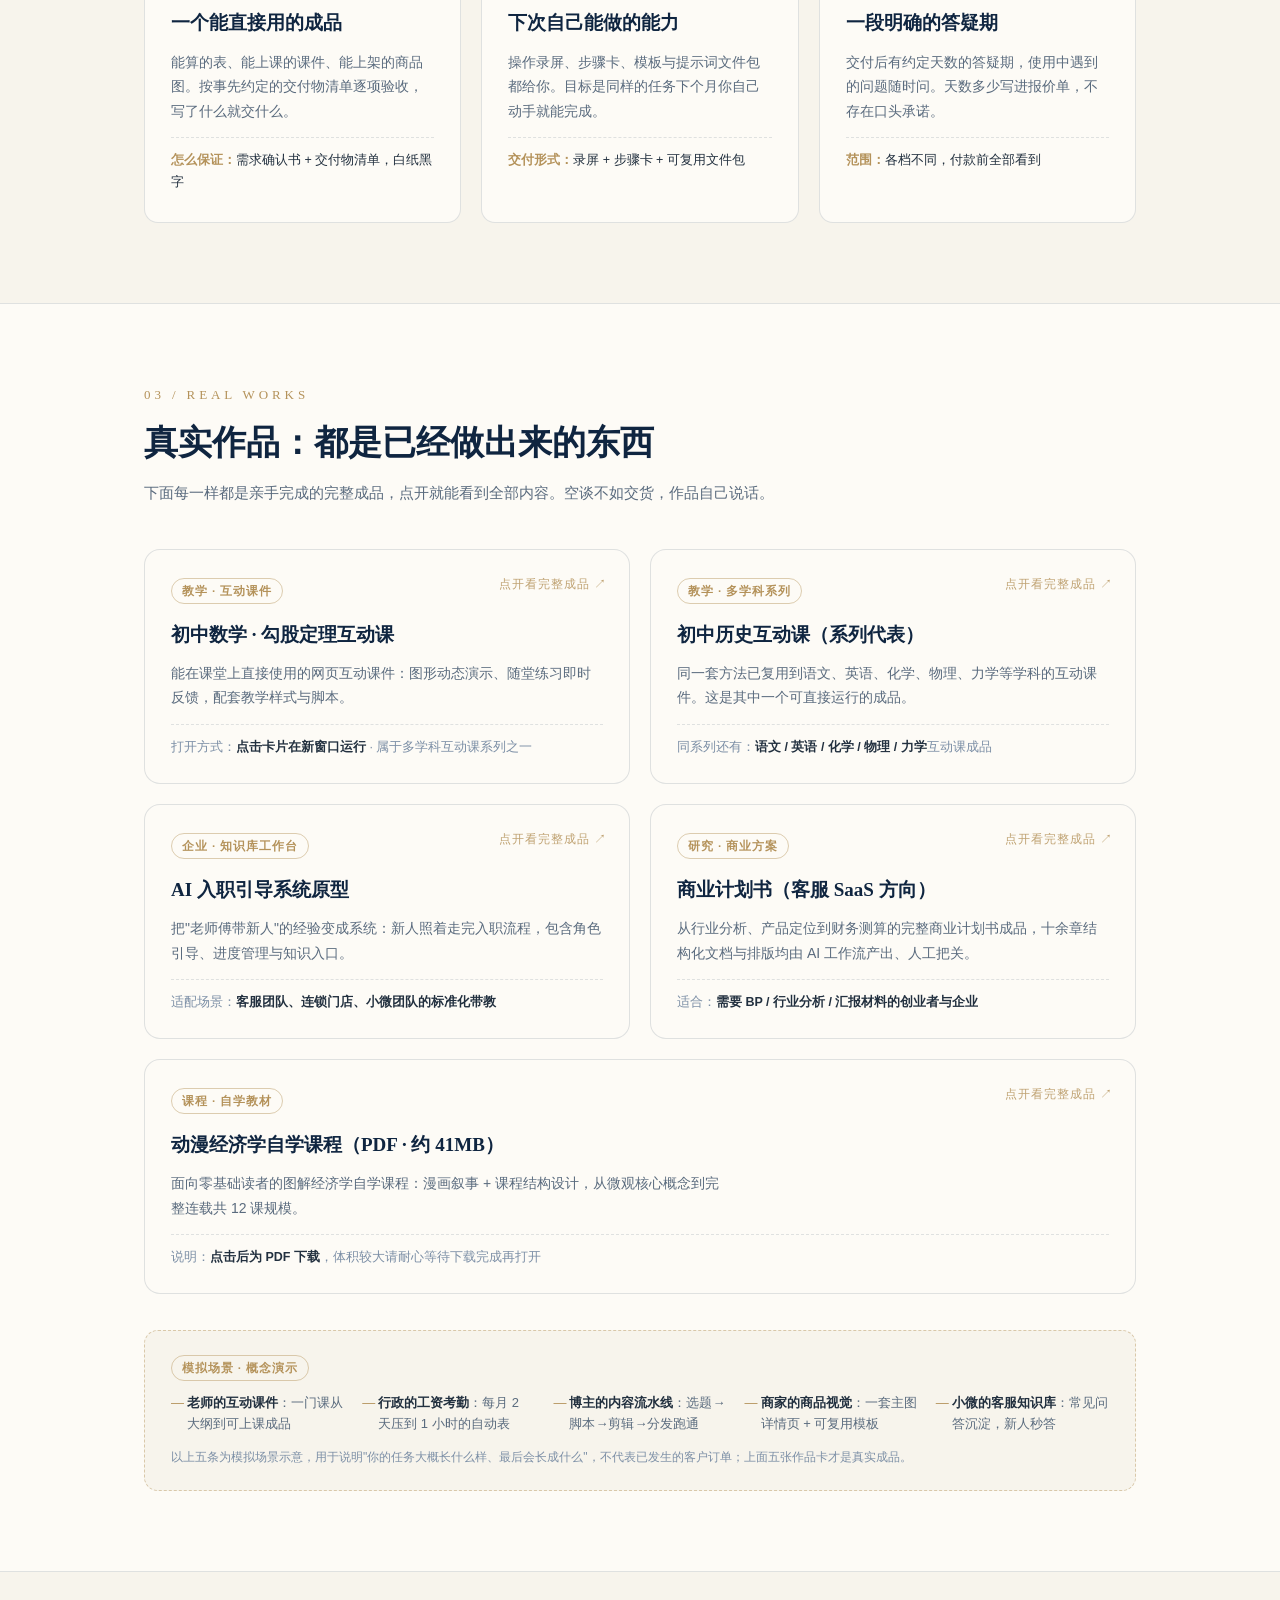
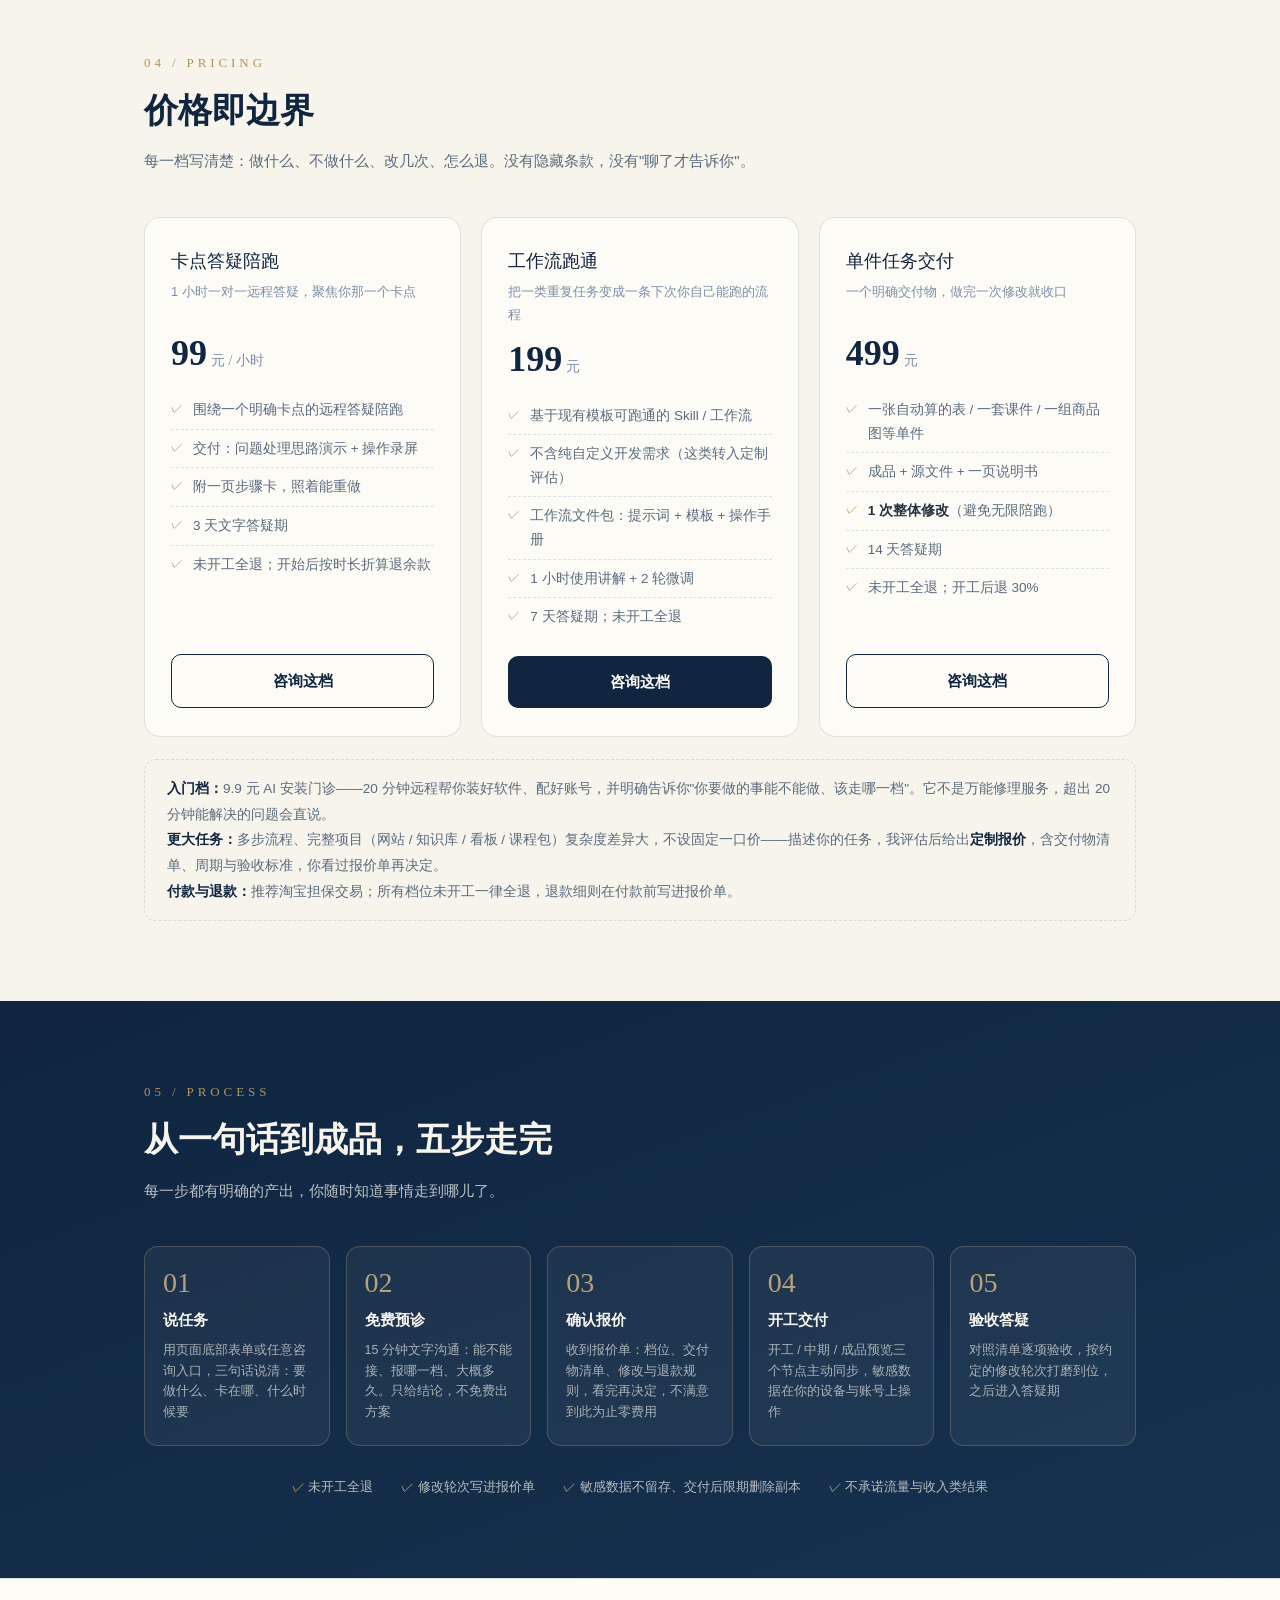
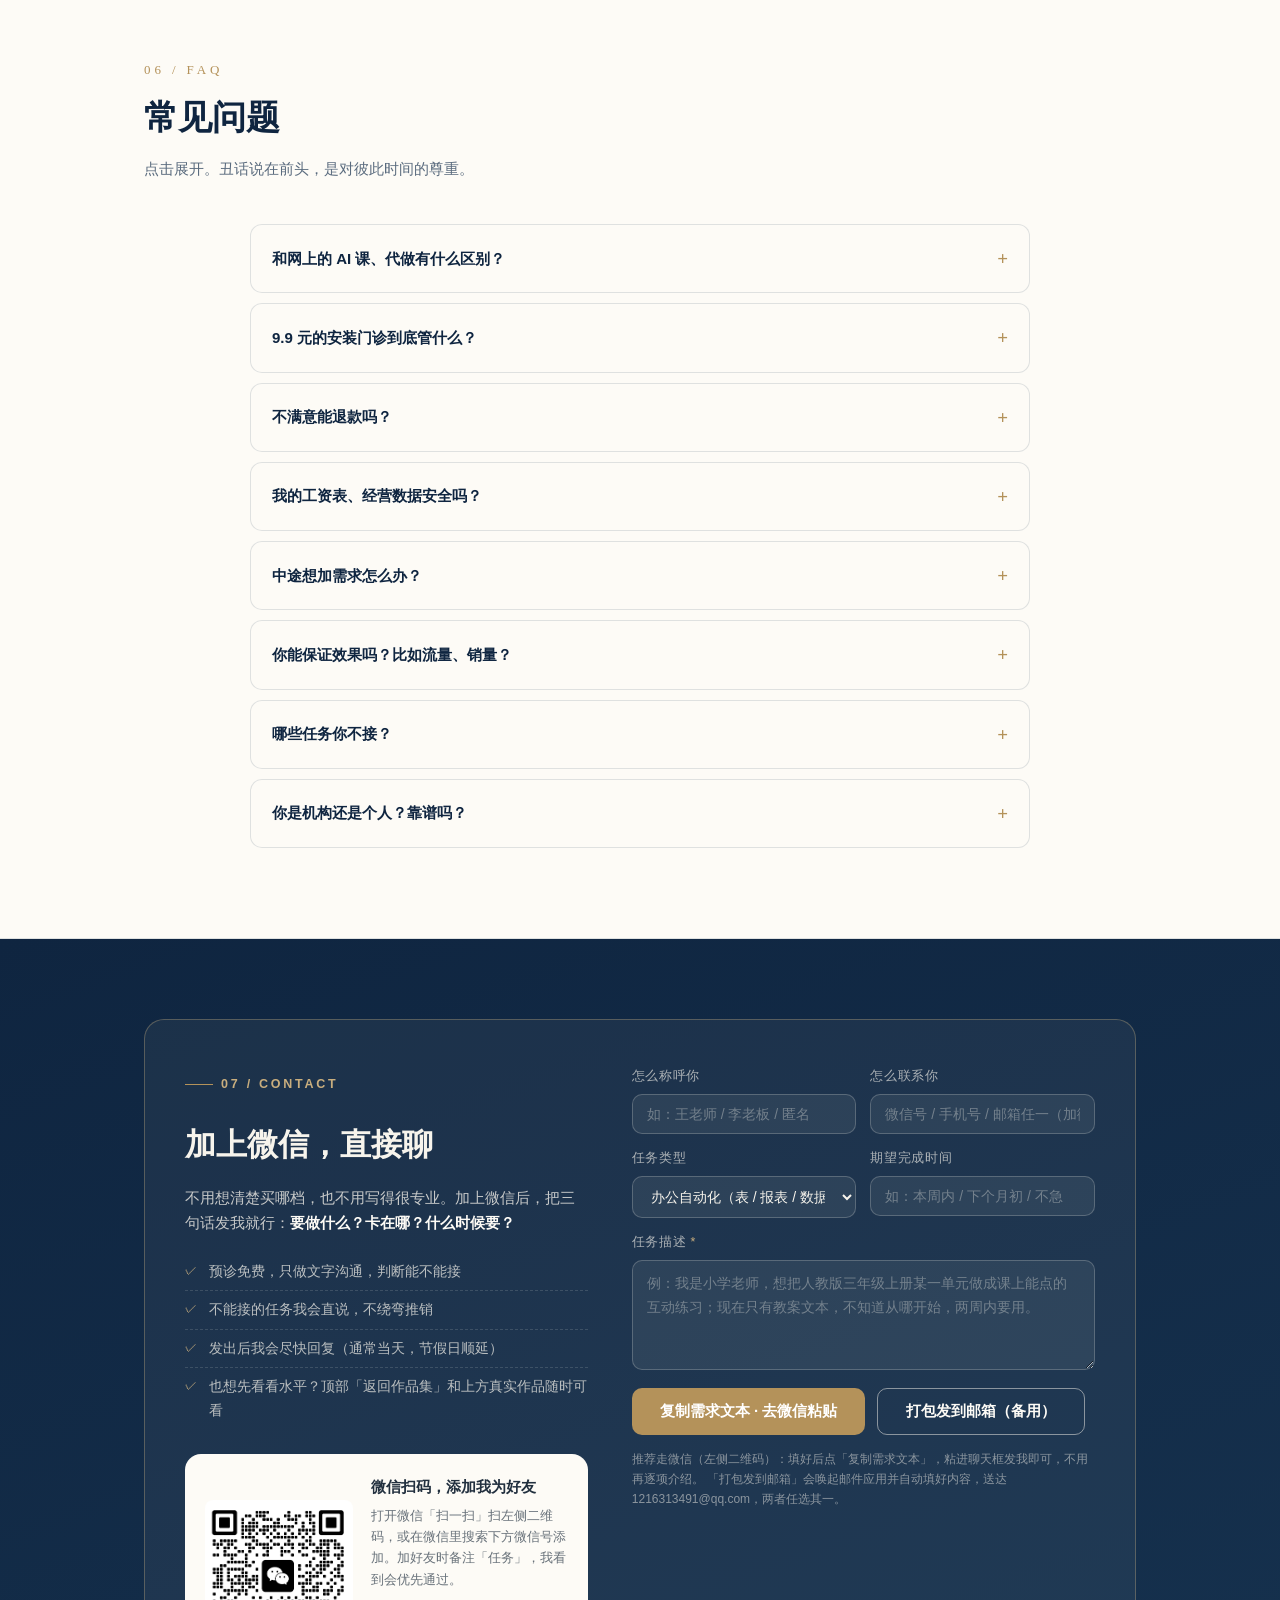
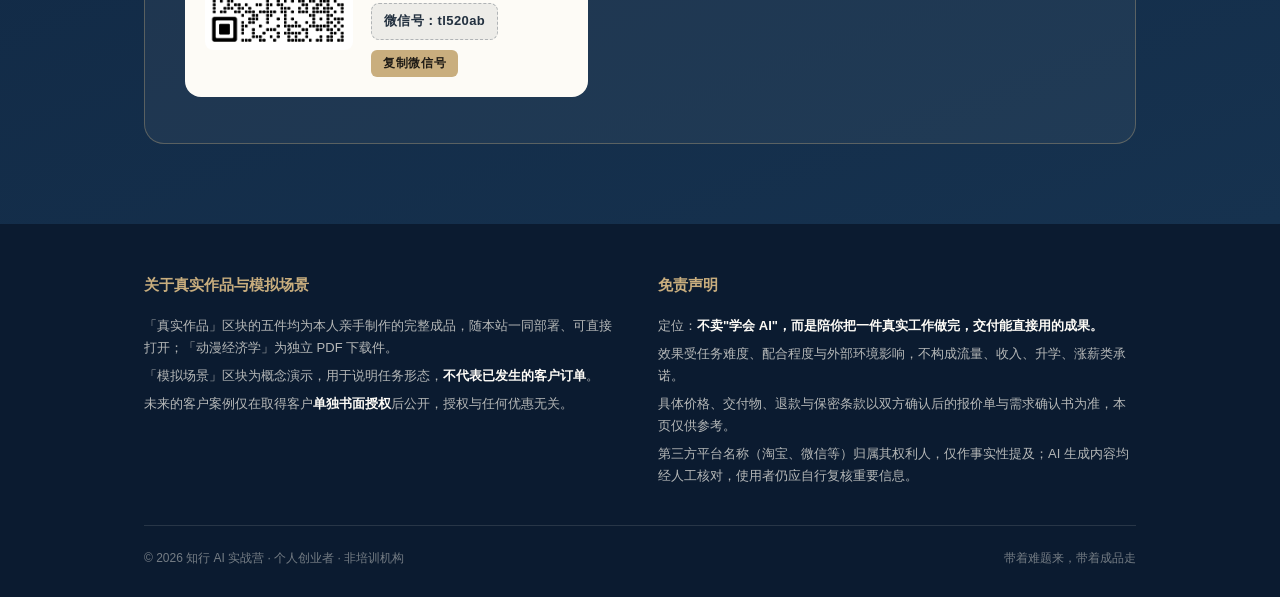
==== commit 0755f9ef: "fix: 免预诊→免费预诊" ====
--- a/index.html
+++ b/index.html
@@ -496,7 +496,7 @@
         <div class="meta">适合：<b>需要 BP / 行业分析 / 汇报材料的创业者与企业</b></div>
       </a>
 
-      <a class="work-card wide reveal" href="https://github.com/hassanmphillipso-byte/zhixing-ai-camp/releases/download/v1/动漫经济学自学课程-微观核心卷.pdf" target="_blank" rel="noopener">
+      <a class="work-card wide reveal" href="https://github.com/hassanmphillipso-byte/zhixing-ai-camp/releases/download/v1/zhixing-economics-course.pdf" target="_blank" rel="noopener">
         <span class="cat">课程 · 自学教材</span>
         <h3>动漫经济学自学课程（PDF · 约 41MB）</h3>
         <p>面向零基础读者的图解经济学自学课程：漫画叙事 + 课程结构设计，从微观核心概念到完整连载共 12 课规模。</p>
@@ -593,7 +593,7 @@
     </div>
     <div class="flow">
       <div class="flow-step reveal"><span class="n">01</span><h3>说任务</h3><p>用页面底部表单或任意咨询入口，三句话说清：要做什么、卡在哪、什么时候要</p></div>
-      <div class="flow-step reveal"><span class="n">02</span><h3>免预诊</h3><p>15 分钟文字沟通：能不能接、报哪一档、大概多久。只给结论，不免费出方案</p></div>
+      <div class="flow-step reveal"><span class="n">02</span><h3>免费预诊</h3><p>15 分钟文字沟通：能不能接、报哪一档、大概多久。只给结论，不免费出方案</p></div>
       <div class="flow-step reveal"><span class="n">03</span><h3>确认报价</h3><p>收到报价单：档位、交付物清单、修改与退款规则，看完再决定，不满意到此为止零费用</p></div>
       <div class="flow-step reveal"><span class="n">04</span><h3>开工交付</h3><p>开工 / 中期 / 成品预览三个节点主动同步，敏感数据在你的设备与账号上操作</p></div>
       <div class="flow-step reveal"><span class="n">05</span><h3>验收答疑</h3><p>对照清单逐项验收，按约定的修改轮次打磨到位，之后进入答疑期</p></div>
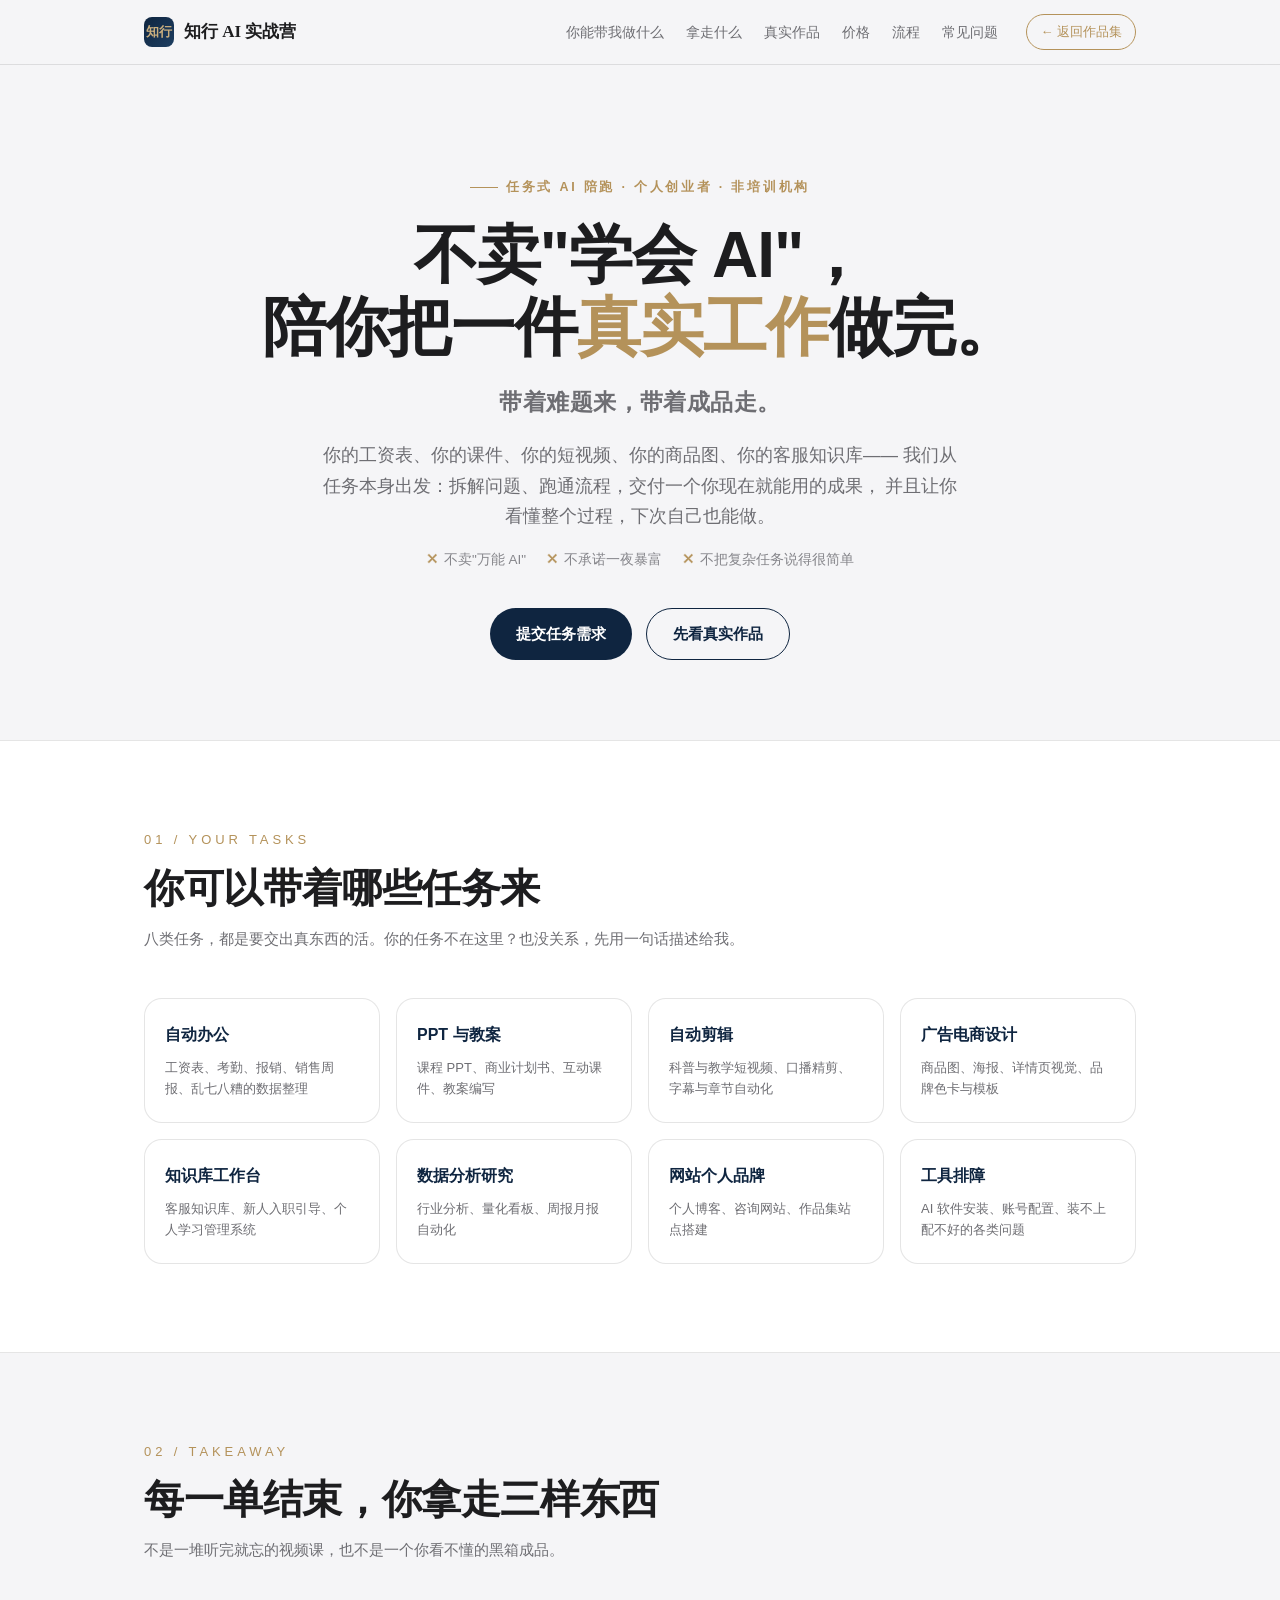
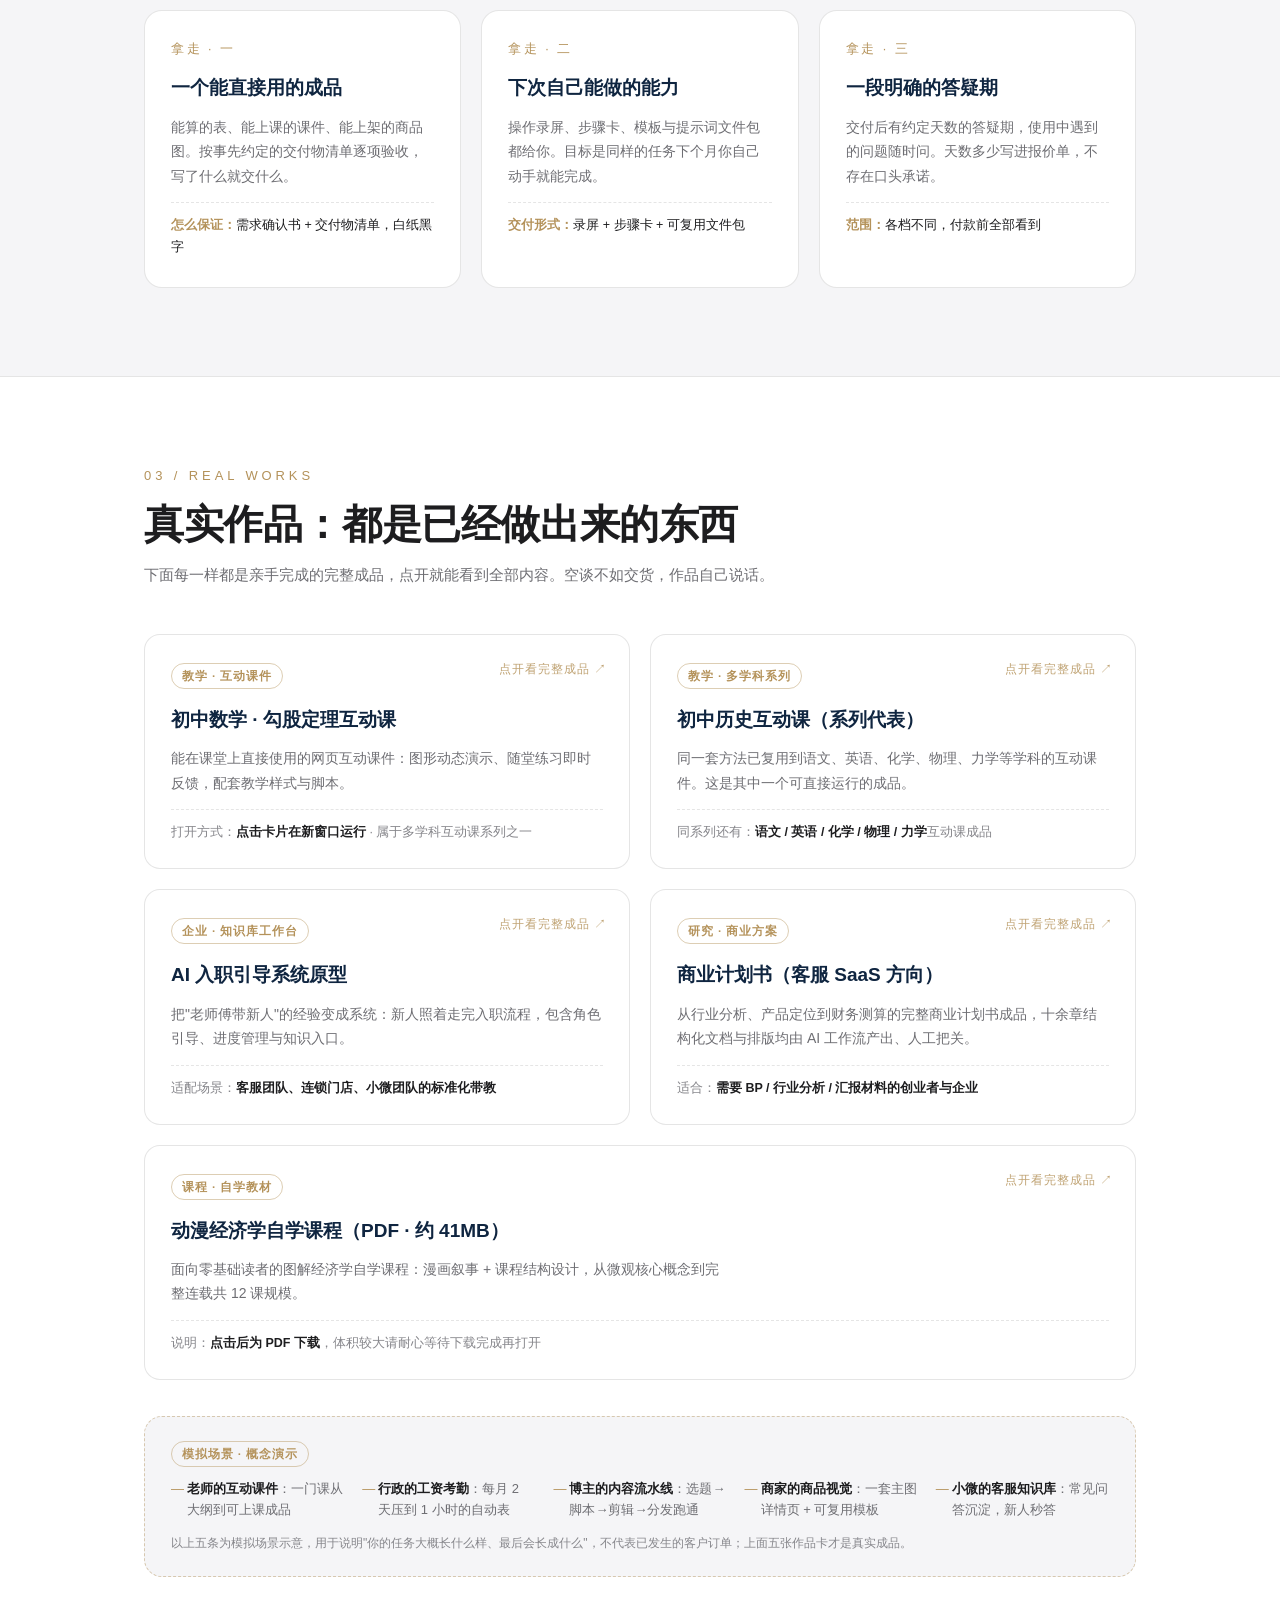
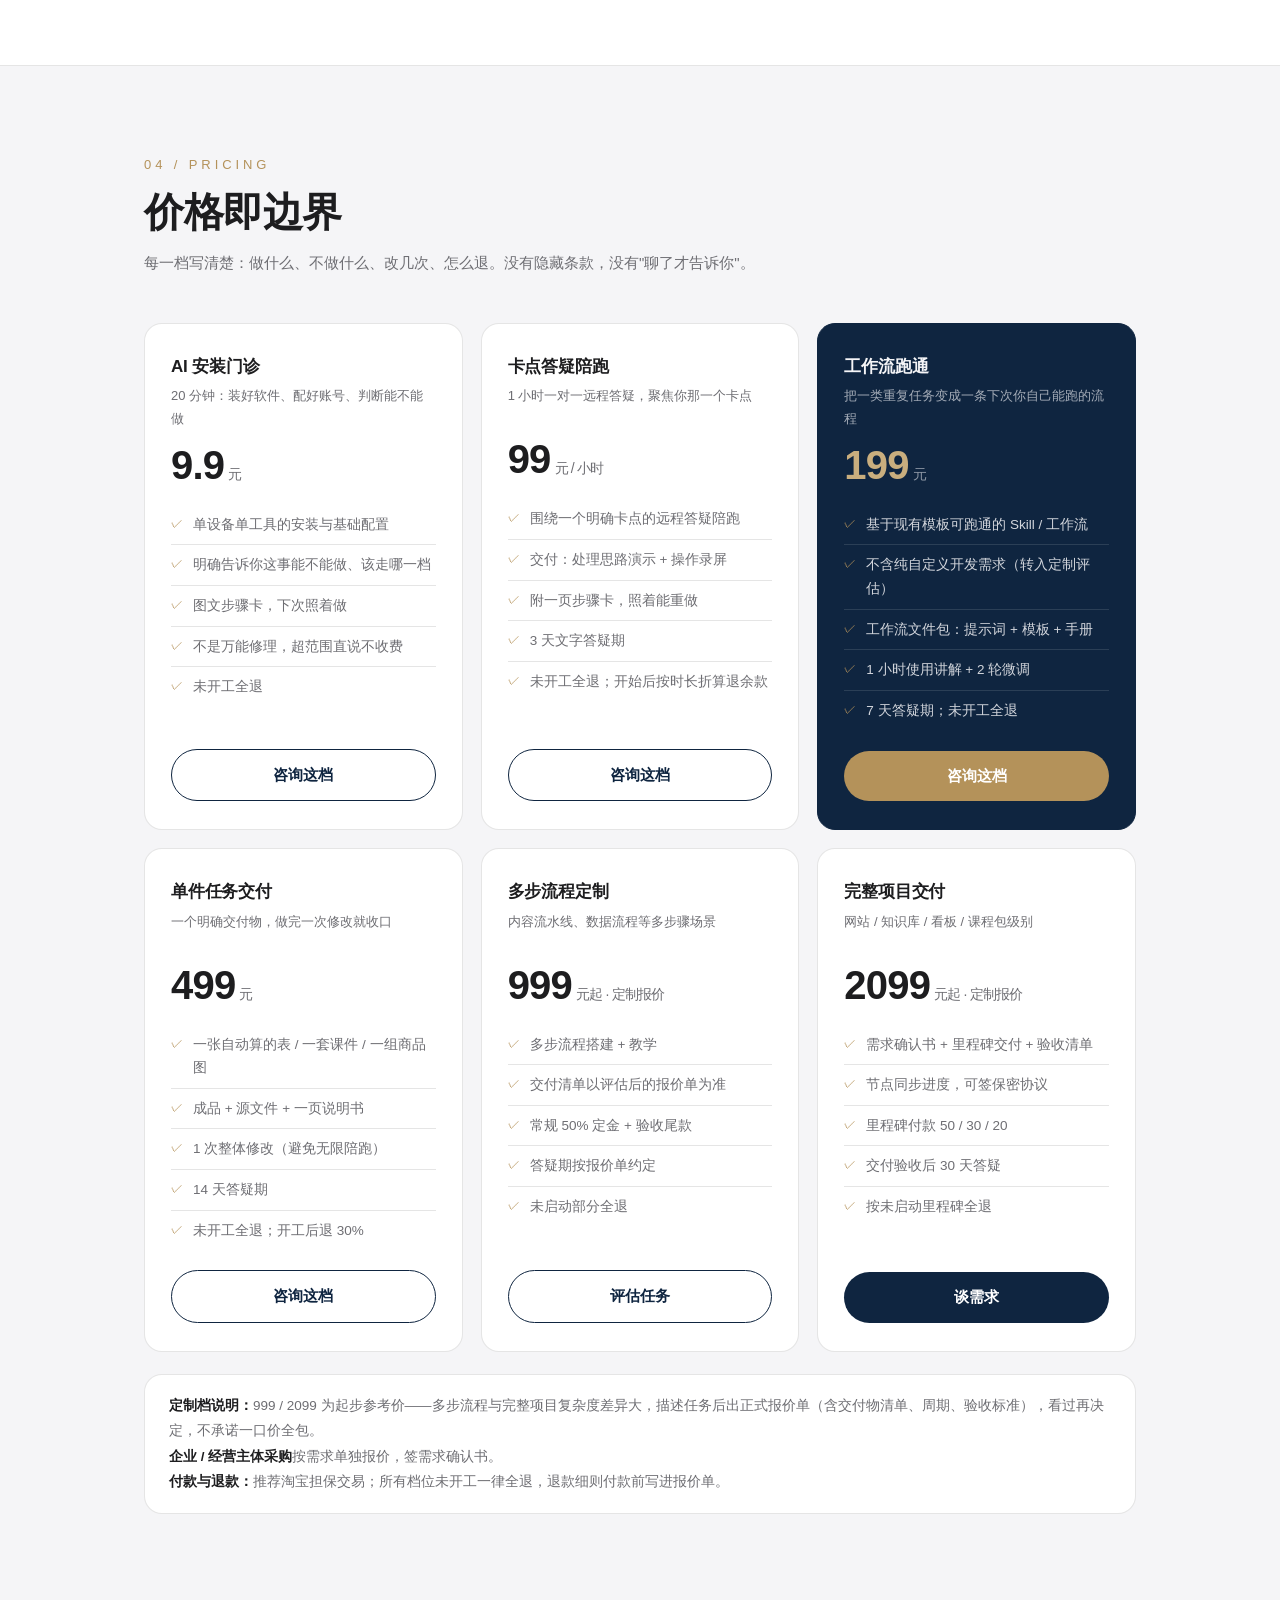
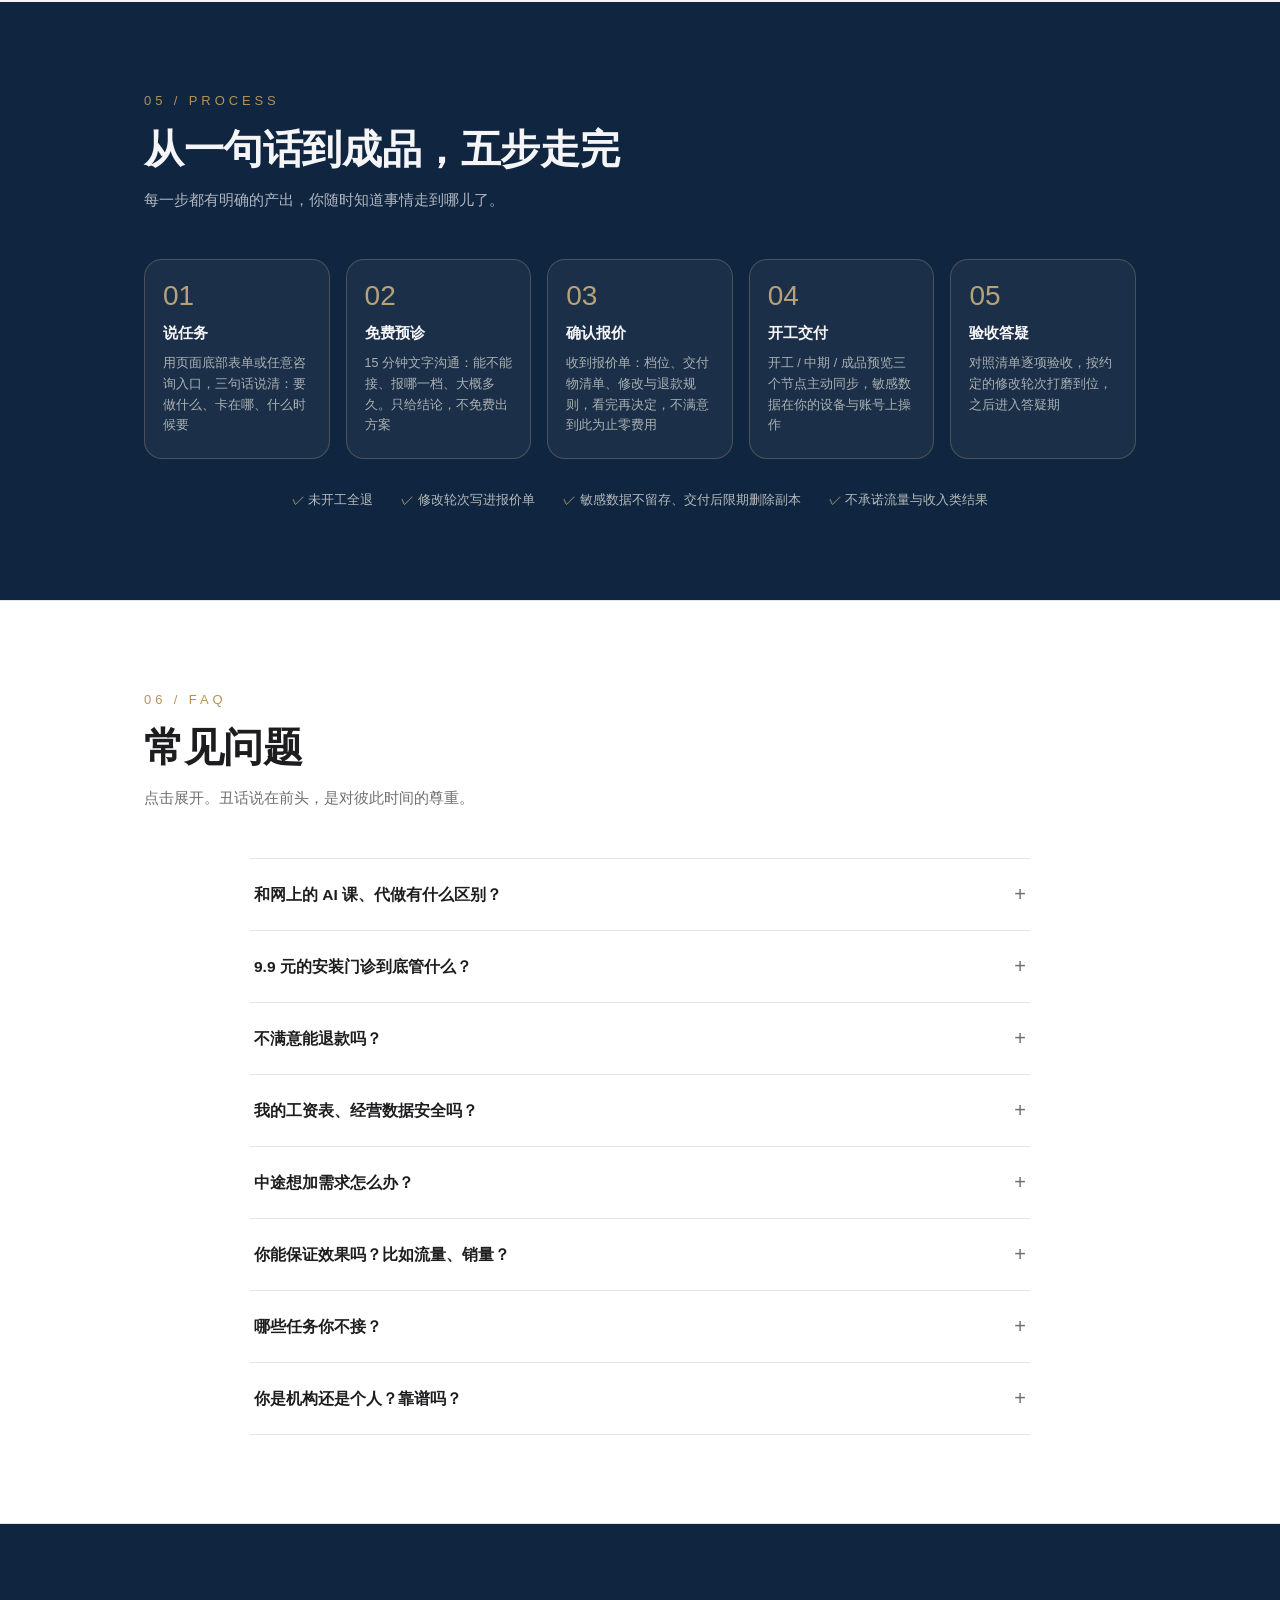
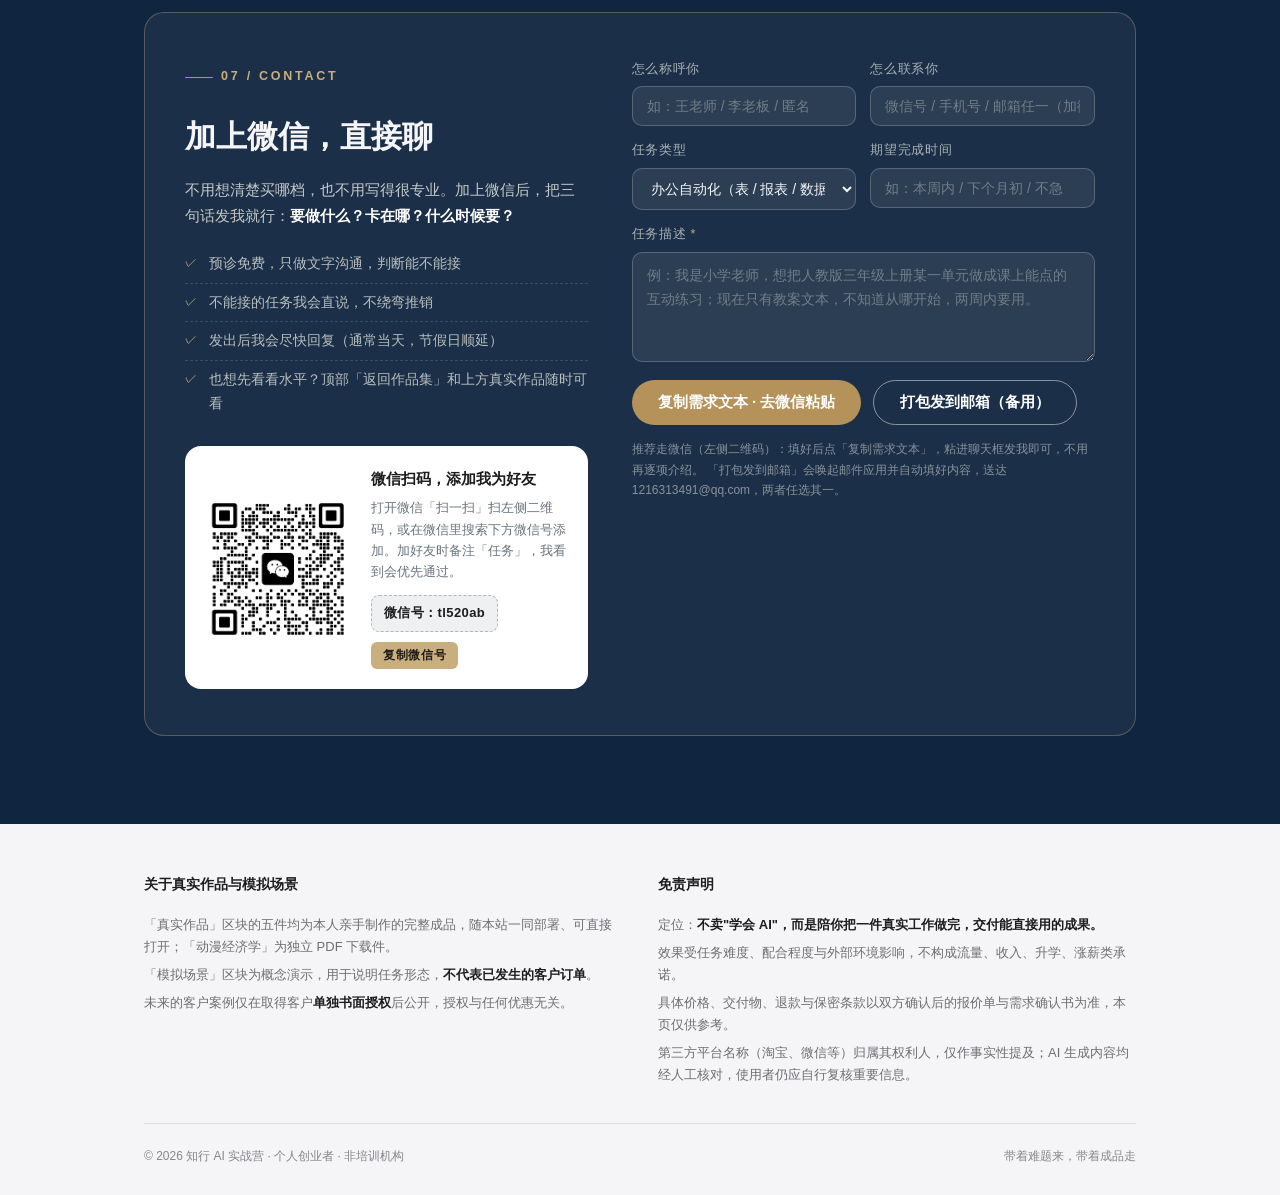
==== commit d78bf398: "redesign: Apple 极简风全站改版 + 定价六档完整呈现" ====
--- a/index.html
+++ b/index.html
@@ -11,22 +11,22 @@
 <link rel="icon" href="data:image/svg+xml,%3Csvg xmlns='http://www.w3.org/2000/svg' viewBox='0 0 64 64'%3E%3Crect width='64' height='64' rx='14' fill='%230F2540'/%3E%3Ctext x='32' y='44' font-size='34' font-family='Songti SC,STSong,serif' font-weight='900' text-anchor='middle' fill='%23C9AE7E'%3E知%3C/text%3E%3C/svg%3E">
 <style>
 :root{
-  --cream:#F7F4EC;
-  --cream-2:#FDFBF6;
+  --cream:#F5F5F7;
+  --cream-2:#FFFFFF;
   --navy:#0F2540;
   --navy-2:#16324F;
   --navy-3:#1D3E61;
   --gold:#B4925A;
   --gold-soft:#C9AE7E;
   --gold-line:rgba(180,146,90,.45);
-  --slate:#7C8FA6;
-  --ink:#22303F;
-  --muted:#5A6B7E;
-  --line:rgba(15,37,64,.12);
-  --shadow:0 18px 50px rgba(15,37,64,.10);
-  --radius:14px;
-  --serif:"Noto Serif SC","Songti SC","STSong","SimSun",serif;
-  --sans:"PingFang SC","Hiragino Sans GB","Microsoft YaHei",-apple-system,BlinkMacSystemFont,"Segoe UI",sans-serif;
+  --slate:#86868B;
+  --ink:#1D1D1F;
+  --muted:#6E6E73;
+  --line:rgba(0,0,0,.10);
+  --shadow:0 4px 24px rgba(0,0,0,.06);
+  --radius:18px;
+  --serif:"Songti SC","STSong","SimSun",serif;
+  --sans:-apple-system,BlinkMacSystemFont,"SF Pro Text","PingFang SC","Hiragino Sans GB","Microsoft YaHei","Segoe UI",sans-serif;
 }
 *{margin:0;padding:0;box-sizing:border-box}
 html{scroll-behavior:smooth}
@@ -49,23 +49,23 @@
 /* ---------- 顶部导航 ---------- */
 .topbar{
   position:sticky;top:0;z-index:100;
-  background:rgba(247,244,236,.9);
-  backdrop-filter:blur(12px);
-  -webkit-backdrop-filter:blur(12px);
+  background:rgba(245,245,247,.8);
+  backdrop-filter:saturate(180%) blur(20px);
+  -webkit-backdrop-filter:saturate(180%) blur(20px);
   border-bottom:1px solid var(--line);
   transition:box-shadow .3s ease;
 }
-.topbar.scrolled{box-shadow:0 6px 24px rgba(15,37,64,.08)}
+.topbar.scrolled{box-shadow:0 1px 0 var(--line)}
 .topbar-inner{
   max-width:1040px;margin:0 auto;padding:0 24px;
   height:64px;display:flex;align-items:center;gap:18px;
 }
-.brand{display:flex;align-items:center;gap:10px;font-family:var(--serif);font-weight:700;font-size:17px;color:var(--navy);white-space:nowrap;margin-right:auto}
+.brand{display:flex;align-items:center;gap:10px;font-family:var(--serif);font-weight:700;font-size:17px;color:var(--ink);white-space:nowrap;margin-right:auto}
 .brand-mark{
   width:30px;height:30px;border-radius:8px;flex:none;
   background:linear-gradient(135deg,var(--navy) 0%,var(--navy-3) 100%);
   color:var(--gold-soft);display:flex;align-items:center;justify-content:center;
-  font-size:13px;font-family:var(--serif);
+  font-size:13px;
 }
 .nav{display:flex;align-items:center;gap:2px}
 .nav a{
@@ -92,12 +92,12 @@
 
 /* ---------- 首屏 ---------- */
 .hero{
-  padding:92px 0 68px;
-  background:
-    radial-gradient(820px 400px at 85% -10%,rgba(180,146,90,.14),transparent 60%),
-    radial-gradient(640px 360px at -10% 22%,rgba(124,143,166,.15),transparent 55%),
-    var(--cream);
-}
+  padding:104px 0 80px;
+  background:var(--cream);
+  text-align:center;
+}
+.hero .eyebrow{justify-content:center}
+.hero .hero-wrap{max-width:820px;margin:0 auto}
 .eyebrow{
   display:inline-flex;align-items:center;gap:8px;
   font-size:12.5px;letter-spacing:.22em;color:var(--gold);
@@ -105,22 +105,22 @@
 }
 .eyebrow::before{content:"";width:28px;height:1px;background:var(--gold)}
 .hero h1{
-  font-family:var(--serif);color:var(--navy);
-  font-size:clamp(30px,5vw,54px);line-height:1.32;font-weight:700;
-  max-width:720px;letter-spacing:.01em;
+  color:var(--ink);
+  font-size:clamp(36px,5.6vw,64px);line-height:1.12;font-weight:700;
+  max-width:820px;letter-spacing:-.015em;
 }
 .hero h1 .accent{color:var(--gold)}
 .hero .slogan{
-  margin-top:14px;font-family:var(--serif);font-size:clamp(17px,2vw,21px);
-  color:var(--navy-3);letter-spacing:.06em;
-}
-.hero .sub{margin-top:20px;font-size:clamp(15px,1.6vw,17.5px);color:var(--muted);max-width:640px}
-.hero .not-line{margin-top:14px;font-size:13.5px;color:var(--slate);display:flex;flex-wrap:wrap;gap:8px 20px}
+  margin-top:18px;font-size:clamp(18px,2.1vw,23px);
+  color:var(--muted);letter-spacing:.02em;font-weight:600;
+}
+.hero .sub{margin-top:18px;font-size:clamp(15px,1.6vw,17.5px);color:var(--muted);max-width:640px;margin-left:auto;margin-right:auto}
+.hero .not-line{margin-top:16px;font-size:13.5px;color:var(--slate);display:flex;flex-wrap:wrap;gap:8px 20px;justify-content:center}
 .hero .not-line span::before{content:"✕ ";color:var(--gold);}
-.hero-cta{margin-top:34px;display:flex;gap:14px;flex-wrap:wrap}
+.hero-cta{margin-top:36px;display:flex;gap:14px;flex-wrap:wrap;justify-content:center}
 .btn{
   display:inline-flex;align-items:center;justify-content:center;gap:8px;
-  padding:13px 28px;border-radius:10px;font-size:15px;font-weight:600;
+  padding:12px 26px;border-radius:999px;font-size:15px;font-weight:600;
   transition:transform .2s,box-shadow .2s,background .2s;cursor:pointer;border:none;
   font-family:var(--sans);
 }
@@ -133,15 +133,15 @@
 .btn-gold:hover{background:#a37f49;box-shadow:0 12px 28px rgba(180,146,90,.35)}
 
 /* ---------- 板块通用 ---------- */
-.section{padding:80px 0}
+.section{padding:88px 0}
 .section.alt{background:var(--cream-2);border-top:1px solid var(--line);border-bottom:1px solid var(--line)}
-.section.dark{background:linear-gradient(160deg,var(--navy) 0%,var(--navy-2) 100%);color:var(--cream)}
-.section-head{max-width:680px;margin-bottom:42px}
-.section-head .no{font-family:var(--serif);font-size:13px;color:var(--gold);letter-spacing:.3em;margin-bottom:12px;display:block}
-.section-head h2{font-family:var(--serif);font-size:clamp(25px,3.4vw,34px);color:var(--navy);line-height:1.4;font-weight:700}
-.section.dark .section-head h2{color:var(--cream)}
+.section.dark{background:var(--navy);color:#F5F5F7}
+.section-head{max-width:680px;margin-bottom:46px}
+.section-head .no{font-size:13px;color:var(--gold);letter-spacing:.3em;margin-bottom:12px;display:block}
+.section-head h2{font-size:clamp(27px,3.6vw,40px);color:var(--ink);line-height:1.2;font-weight:700;letter-spacing:-.01em}
+.section.dark .section-head h2{color:#F5F5F7}
 .section-head p{margin-top:14px;color:var(--muted);font-size:15px}
-.section.dark .section-head p{color:rgba(247,244,236,.75)}
+.section.dark .section-head p{color:rgba(245,245,247,.7)}
 
 /* ---------- 任务类型 ---------- */
 .tasks{display:grid;grid-template-columns:repeat(4,1fr);gap:16px}
@@ -150,7 +150,7 @@
   padding:22px 20px;transition:border-color .2s,transform .2s;
 }
 .task-card:hover{border-color:var(--gold-line);transform:translateY(-3px)}
-.task-card h3{font-family:var(--serif);font-size:16px;color:var(--navy);margin-bottom:8px}
+.task-card h3{font-size:16px;color:var(--navy);margin-bottom:8px}
 .task-card p{font-size:13px;color:var(--muted);line-height:1.65}
 
 /* ---------- 拿走什么 ---------- */
@@ -160,8 +160,8 @@
   padding:28px 26px;transition:transform .25s,box-shadow .25s;
 }
 .take-card:hover{transform:translateY(-4px);box-shadow:var(--shadow)}
-.take-card .step{font-family:var(--serif);font-size:12.5px;color:var(--gold);letter-spacing:.2em;margin-bottom:12px}
-.take-card h3{font-family:var(--serif);font-size:18.5px;color:var(--navy);margin-bottom:10px}
+.take-card .step{font-size:12.5px;color:var(--gold);letter-spacing:.2em;margin-bottom:12px}
+.take-card h3{font-size:18.5px;color:var(--navy);margin-bottom:10px}
 .take-card p{font-size:14px;color:var(--muted)}
 .take-card .deliver{margin-top:14px;padding-top:12px;border-top:1px dashed var(--line);font-size:12.5px;color:var(--ink)}
 .take-card .deliver b{color:var(--gold);font-weight:600}
@@ -184,7 +184,7 @@
   display:inline-block;font-size:11.5px;font-weight:600;color:var(--gold);
   border:1px solid var(--gold-line);border-radius:999px;padding:2px 10px;letter-spacing:.08em;margin-bottom:14px;
 }
-.work-card h3{font-family:var(--serif);font-size:19px;color:var(--navy);margin-bottom:10px;padding-right:130px}
+.work-card h3{font-size:19px;color:var(--navy);margin-bottom:10px;padding-right:130px}
 .work-card p{font-size:14px;color:var(--muted);max-width:560px}
 .work-card .meta{margin-top:14px;padding-top:12px;border-top:1px dashed var(--line);font-size:12.5px;color:var(--slate)}
 .work-card .meta b{color:var(--ink);font-weight:600}
@@ -204,30 +204,36 @@
 .youcan li b{color:var(--ink);font-weight:600}
 
 /* ---------- 价格 ---------- */
-.price-grid{display:grid;grid-template-columns:repeat(3,1fr);gap:20px}
+.price-grid{display:grid;grid-template-columns:repeat(3,1fr);gap:18px}
 .price-card{
-  background:var(--cream-2);border:1px solid var(--line);border-radius:16px;
+  background:var(--cream-2);border:1px solid var(--line);border-radius:18px;
   padding:28px 26px;display:flex;flex-direction:column;
-  transition:transform .28s,box-shadow .28s,border-color .28s;
-}
-.price-card:hover{transform:translateY(-6px);box-shadow:var(--shadow);border-color:var(--gold)}
-.price-card .name{font-family:var(--serif);font-size:18px;margin-bottom:4px;color:var(--navy)}
-.price-card .desc{font-size:13px;color:var(--slate);min-height:40px}
-.price-card .amount{font-family:var(--serif);font-size:36px;font-weight:700;color:var(--navy);margin:14px 0 4px;line-height:1}
-.price-card .amount small{font-size:14px;font-weight:400;color:var(--slate);margin-left:4px}
+  transition:transform .28s,box-shadow .28s;
+}
+.price-card:hover{transform:translateY(-4px);box-shadow:var(--shadow)}
+.price-card .name{font-size:17px;font-weight:700;margin-bottom:4px;color:var(--ink);letter-spacing:-.01em}
+.price-card .desc{font-size:13px;color:var(--muted);min-height:40px}
+.price-card .amount{font-size:40px;font-weight:700;color:var(--ink);margin:14px 0 4px;line-height:1;letter-spacing:-.02em}
+.price-card .amount small{font-size:14px;font-weight:500;color:var(--muted);margin-left:4px}
 .price-card ul{list-style:none;margin:16px 0 20px;flex:1}
 .price-card li{
-  font-size:13.5px;padding:7px 0 7px 22px;position:relative;color:var(--muted);
-  border-bottom:1px dashed var(--line);
+  font-size:13.5px;padding:8px 0 8px 22px;position:relative;color:var(--muted);
+  border-bottom:1px solid var(--line);
 }
 .price-card li:last-child{border-bottom:none}
 .price-card li::before{content:"✓";position:absolute;left:0;color:var(--gold);font-size:12px}
 .price-card .btn{width:100%}
+.price-card.featured{background:var(--navy);border-color:var(--navy)}
+.price-card.featured .name{color:#F5F5F7}
+.price-card.featured .desc{color:rgba(245,245,247,.65)}
+.price-card.featured .amount{color:var(--gold-soft)}
+.price-card.featured .amount small{color:rgba(245,245,247,.55)}
+.price-card.featured li{color:rgba(245,245,247,.85);border-bottom-color:rgba(245,245,247,.12)}
 .price-extra{
-  margin-top:22px;background:var(--cream);border:1px dashed var(--line);
-  border-radius:12px;padding:16px 22px;font-size:13.5px;color:var(--muted);line-height:1.9;
-}
-.price-extra b{color:var(--navy)}
+  margin-top:22px;background:var(--cream-2);border:1px solid var(--line);
+  border-radius:18px;padding:18px 24px;font-size:13.5px;color:var(--muted);line-height:1.9;
+}
+.price-extra b{color:var(--ink)}
 
 /* ---------- 流程 ---------- */
 .flow{display:grid;grid-template-columns:repeat(5,1fr);gap:16px}
@@ -235,7 +241,7 @@
   background:rgba(247,244,236,.05);border:1px solid rgba(201,174,126,.28);
   border-radius:var(--radius);padding:22px 18px;
 }
-.flow-step .n{font-family:var(--serif);font-size:28px;color:var(--gold-soft);opacity:.9;line-height:1;margin-bottom:10px;display:block}
+.flow-step .n{font-size:28px;color:var(--gold-soft);opacity:.9;line-height:1;margin-bottom:10px;display:block}
 .flow-step h3{font-size:15px;color:var(--cream);margin-bottom:7px}
 .flow-step p{font-size:12.5px;color:rgba(247,244,236,.65);line-height:1.65}
 .flow-trust{
@@ -247,20 +253,21 @@
 /* ---------- FAQ ---------- */
 .faq{max-width:780px;margin:0 auto}
 .faq details{
-  background:var(--cream-2);border:1px solid var(--line);border-radius:12px;
-  margin-bottom:10px;overflow:hidden;transition:border-color .2s;
-}
-.faq details[open]{border-color:var(--gold-line)}
+  background:transparent;border:none;border-top:1px solid var(--line);
+  overflow:hidden;
+}
+.faq details:last-child{border-bottom:1px solid var(--line)}
 .faq summary{
-  list-style:none;cursor:pointer;padding:17px 21px;font-size:15px;font-weight:600;
-  color:var(--navy);display:flex;justify-content:space-between;align-items:center;gap:16px;
+  list-style:none;cursor:pointer;padding:18px 4px;font-size:15.5px;font-weight:600;
+  color:var(--ink);display:flex;justify-content:space-between;align-items:center;gap:16px;
   user-select:none;
 }
 .faq summary::-webkit-details-marker{display:none}
-.faq summary::after{content:"+";font-family:var(--serif);font-size:19px;color:var(--gold);transition:transform .25s;flex:none}
+.faq summary::after{content:"+";font-size:20px;color:var(--muted);transition:transform .25s;flex:none;font-weight:400}
 .faq details[open] summary::after{transform:rotate(45deg)}
-.faq .ans{padding:0 21px 19px;font-size:14px;color:var(--muted)}
-.faq .ans b{color:var(--navy)}
+.faq details[open] summary{color:var(--navy)}
+.faq .ans{padding:0 4px 20px;font-size:14px;color:var(--muted)}
+.faq .ans b{color:var(--ink)}
 
 /* ---------- 联系与表单 ---------- */
 .contact-wrap{
@@ -268,7 +275,7 @@
   border-radius:20px;padding:46px 40px;
   display:grid;grid-template-columns:1fr 1.15fr;gap:44px;
 }
-.contact-info h2{font-family:var(--serif);font-size:clamp(23px,3vw,31px);color:var(--cream);margin-bottom:14px}
+.contact-info h2{font-size:clamp(23px,3vw,31px);color:var(--cream);margin-bottom:14px}
 .contact-info p{color:rgba(247,244,236,.78);font-size:14.5px;margin-bottom:16px}
 .contact-points{list-style:none;margin-top:8px}
 .contact-points li{
@@ -313,17 +320,18 @@
 .form-note{margin-top:14px;font-size:12px;color:rgba(247,244,236,.5);line-height:1.7}
 
 /* ---------- 页脚 ---------- */
-footer{background:#0B1B30;color:rgba(247,244,236,.72);padding:48px 0 28px;font-size:13px}
+footer{background:var(--cream);color:var(--muted);padding:48px 0 28px;font-size:13px}
 .foot-grid{display:grid;grid-template-columns:1fr 1fr;gap:36px;margin-bottom:34px}
-footer h4{font-family:var(--serif);color:var(--gold-soft);font-size:15px;margin-bottom:14px}
+footer h4{color:var(--ink);font-size:14px;font-weight:700;margin-bottom:14px}
 footer ul{list-style:none}
 footer li{padding:3px 0;line-height:1.7}
-footer a{border-bottom:1px dotted rgba(201,174,126,.4)}
-footer a:hover{color:var(--gold-soft)}
+footer a{border-bottom:1px dotted rgba(0,0,0,.25)}
+footer a:hover{color:var(--ink)}
+footer b{color:var(--ink)}
 .foot-bottom{
-  border-top:1px solid rgba(247,244,236,.12);padding-top:22px;
+  border-top:1px solid var(--line);padding-top:22px;
   display:flex;justify-content:space-between;gap:16px;flex-wrap:wrap;
-  font-size:12px;color:rgba(247,244,236,.45);
+  font-size:12px;color:var(--slate);
 }
 
 /* ---------- 动效 ---------- */
@@ -386,6 +394,7 @@
 <!-- ===================== 首屏 ===================== -->
 <section class="hero" id="top">
   <div class="container">
+    <div class="hero-wrap">
     <span class="eyebrow">任务式 AI 陪跑 · 个人创业者 · 非培训机构</span>
     <h1>不卖"学会 AI"，<br>陪你把一件<span class="accent">真实工作</span>做完。</h1>
     <p class="slogan">带着难题来，带着成品走。</p>
@@ -403,6 +412,7 @@
       <a class="btn btn-primary" href="#contact">提交任务需求</a>
       <a class="btn btn-ghost" href="#works">先看真实作品</a>
     </div>
+    </div>
   </div>
 </section>
 
@@ -532,12 +542,26 @@
     <div class="price-grid">
 
       <div class="price-card reveal">
+        <div class="name">AI 安装门诊</div>
+        <div class="desc">20 分钟：装好软件、配好账号、判断能不能做</div>
+        <div class="amount">9.9<small>元</small></div>
+        <ul>
+          <li>单设备单工具的安装与基础配置</li>
+          <li>明确告诉你这事能不能做、该走哪一档</li>
+          <li>图文步骤卡，下次照着做</li>
+          <li>不是万能修理，超范围直说不收费</li>
+          <li>未开工全退</li>
+        </ul>
+        <a class="btn btn-ghost" href="#contact">咨询这档</a>
+      </div>
+
+      <div class="price-card reveal">
         <div class="name">卡点答疑陪跑</div>
         <div class="desc">1 小时一对一远程答疑，聚焦你那一个卡点</div>
         <div class="amount">99<small>元 / 小时</small></div>
         <ul>
           <li>围绕一个明确卡点的远程答疑陪跑</li>
-          <li>交付：问题处理思路演示 + 操作录屏</li>
+          <li>交付：处理思路演示 + 操作录屏</li>
           <li>附一页步骤卡，照着能重做</li>
           <li>3 天文字答疑期</li>
           <li>未开工全退；开始后按时长折算退余款</li>
@@ -545,18 +569,18 @@
         <a class="btn btn-ghost" href="#contact">咨询这档</a>
       </div>
 
-      <div class="price-card reveal">
+      <div class="price-card featured reveal">
         <div class="name">工作流跑通</div>
         <div class="desc">把一类重复任务变成一条下次你自己能跑的流程</div>
         <div class="amount">199<small>元</small></div>
         <ul>
           <li>基于现有模板可跑通的 Skill / 工作流</li>
-          <li>不含纯自定义开发需求（这类转入定制评估）</li>
-          <li>工作流文件包：提示词 + 模板 + 操作手册</li>
+          <li>不含纯自定义开发需求（转入定制评估）</li>
+          <li>工作流文件包：提示词 + 模板 + 手册</li>
           <li>1 小时使用讲解 + 2 轮微调</li>
           <li>7 天答疑期；未开工全退</li>
         </ul>
-        <a class="btn btn-primary" href="#contact">咨询这档</a>
+        <a class="btn btn-gold" href="#contact">咨询这档</a>
       </div>
 
       <div class="price-card reveal">
@@ -564,21 +588,49 @@
         <div class="desc">一个明确交付物，做完一次修改就收口</div>
         <div class="amount">499<small>元</small></div>
         <ul>
-          <li>一张自动算的表 / 一套课件 / 一组商品图等单件</li>
+          <li>一张自动算的表 / 一套课件 / 一组商品图</li>
           <li>成品 + 源文件 + 一页说明书</li>
-          <li><b style="color:var(--ink)">1 次整体修改</b>（避免无限陪跑）</li>
+          <li>1 次整体修改（避免无限陪跑）</li>
           <li>14 天答疑期</li>
           <li>未开工全退；开工后退 30%</li>
         </ul>
         <a class="btn btn-ghost" href="#contact">咨询这档</a>
       </div>
 
+      <div class="price-card reveal">
+        <div class="name">多步流程定制</div>
+        <div class="desc">内容流水线、数据流程等多步骤场景</div>
+        <div class="amount">999<small>元起 · 定制报价</small></div>
+        <ul>
+          <li>多步流程搭建 + 教学</li>
+          <li>交付清单以评估后的报价单为准</li>
+          <li>常规 50% 定金 + 验收尾款</li>
+          <li>答疑期按报价单约定</li>
+          <li>未启动部分全退</li>
+        </ul>
+        <a class="btn btn-ghost" href="#contact">评估任务</a>
+      </div>
+
+      <div class="price-card reveal">
+        <div class="name">完整项目交付</div>
+        <div class="desc">网站 / 知识库 / 看板 / 课程包级别</div>
+        <div class="amount">2099<small>元起 · 定制报价</small></div>
+        <ul>
+          <li>需求确认书 + 里程碑交付 + 验收清单</li>
+          <li>节点同步进度，可签保密协议</li>
+          <li>里程碑付款 50 / 30 / 20</li>
+          <li>交付验收后 30 天答疑</li>
+          <li>按未启动里程碑全退</li>
+        </ul>
+        <a class="btn btn-primary" href="#contact">谈需求</a>
+      </div>
+
     </div>
 
     <div class="price-extra reveal">
-      <b>入门档：</b>9.9 元 AI 安装门诊——20 分钟远程帮你装好软件、配好账号，并明确告诉你"你要做的事能不能做、该走哪一档"。它不是万能修理服务，超出 20 分钟能解决的问题会直说。<br>
-      <b>更大任务：</b>多步流程、完整项目（网站 / 知识库 / 看板 / 课程包）复杂度差异大，不设固定一口价——描述你的任务，我评估后给出<b>定制报价</b>，含交付物清单、周期与验收标准，你看过报价单再决定。<br>
-      <b>付款与退款：</b>推荐淘宝担保交易；所有档位未开工一律全退，退款细则在付款前写进报价单。
+      <b>定制档说明：</b>999 / 2099 为起步参考价——多步流程与完整项目复杂度差异大，描述任务后出正式报价单（含交付物清单、周期、验收标准），看过再决定，不承诺一口价全包。<br>
+      <b>企业 / 经营主体采购</b>按需求单独报价，签需求确认书。<br>
+      <b>付款与退款：</b>推荐淘宝担保交易；所有档位未开工一律全退，退款细则付款前写进报价单。
     </div>
   </div>
 </section>
@@ -732,14 +784,14 @@
         <h4>关于真实作品与模拟场景</h4>
         <ul>
           <li>「真实作品」区块的五件均为本人亲手制作的完整成品，随本站一同部署、可直接打开；「动漫经济学」为独立 PDF 下载件。</li>
-          <li>「模拟场景」区块为概念演示，用于说明任务形态，<b style="color:var(--cream-2)">不代表已发生的客户订单</b>。</li>
-          <li>未来的客户案例仅在取得客户<b style="color:var(--cream-2)">单独书面授权</b>后公开，授权与任何优惠无关。</li>
+          <li>「模拟场景」区块为概念演示，用于说明任务形态，<b style="color:var(--ink)">不代表已发生的客户订单</b>。</li>
+          <li>未来的客户案例仅在取得客户<b style="color:var(--ink)">单独书面授权</b>后公开，授权与任何优惠无关。</li>
         </ul>
       </div>
       <div>
         <h4>免责声明</h4>
         <ul>
-          <li>定位：<b style="color:var(--cream-2)">不卖"学会 AI"，而是陪你把一件真实工作做完，交付能直接用的成果。</b></li>
+          <li>定位：<b style="color:var(--ink)">不卖"学会 AI"，而是陪你把一件真实工作做完，交付能直接用的成果。</b></li>
           <li>效果受任务难度、配合程度与外部环境影响，不构成流量、收入、升学、涨薪类承诺。</li>
           <li>具体价格、交付物、退款与保密条款以双方确认后的报价单与需求确认书为准，本页仅供参考。</li>
           <li>第三方平台名称（淘宝、微信等）归属其权利人，仅作事实性提及；AI 生成内容均经人工核对，使用者仍应自行复核重要信息。</li>
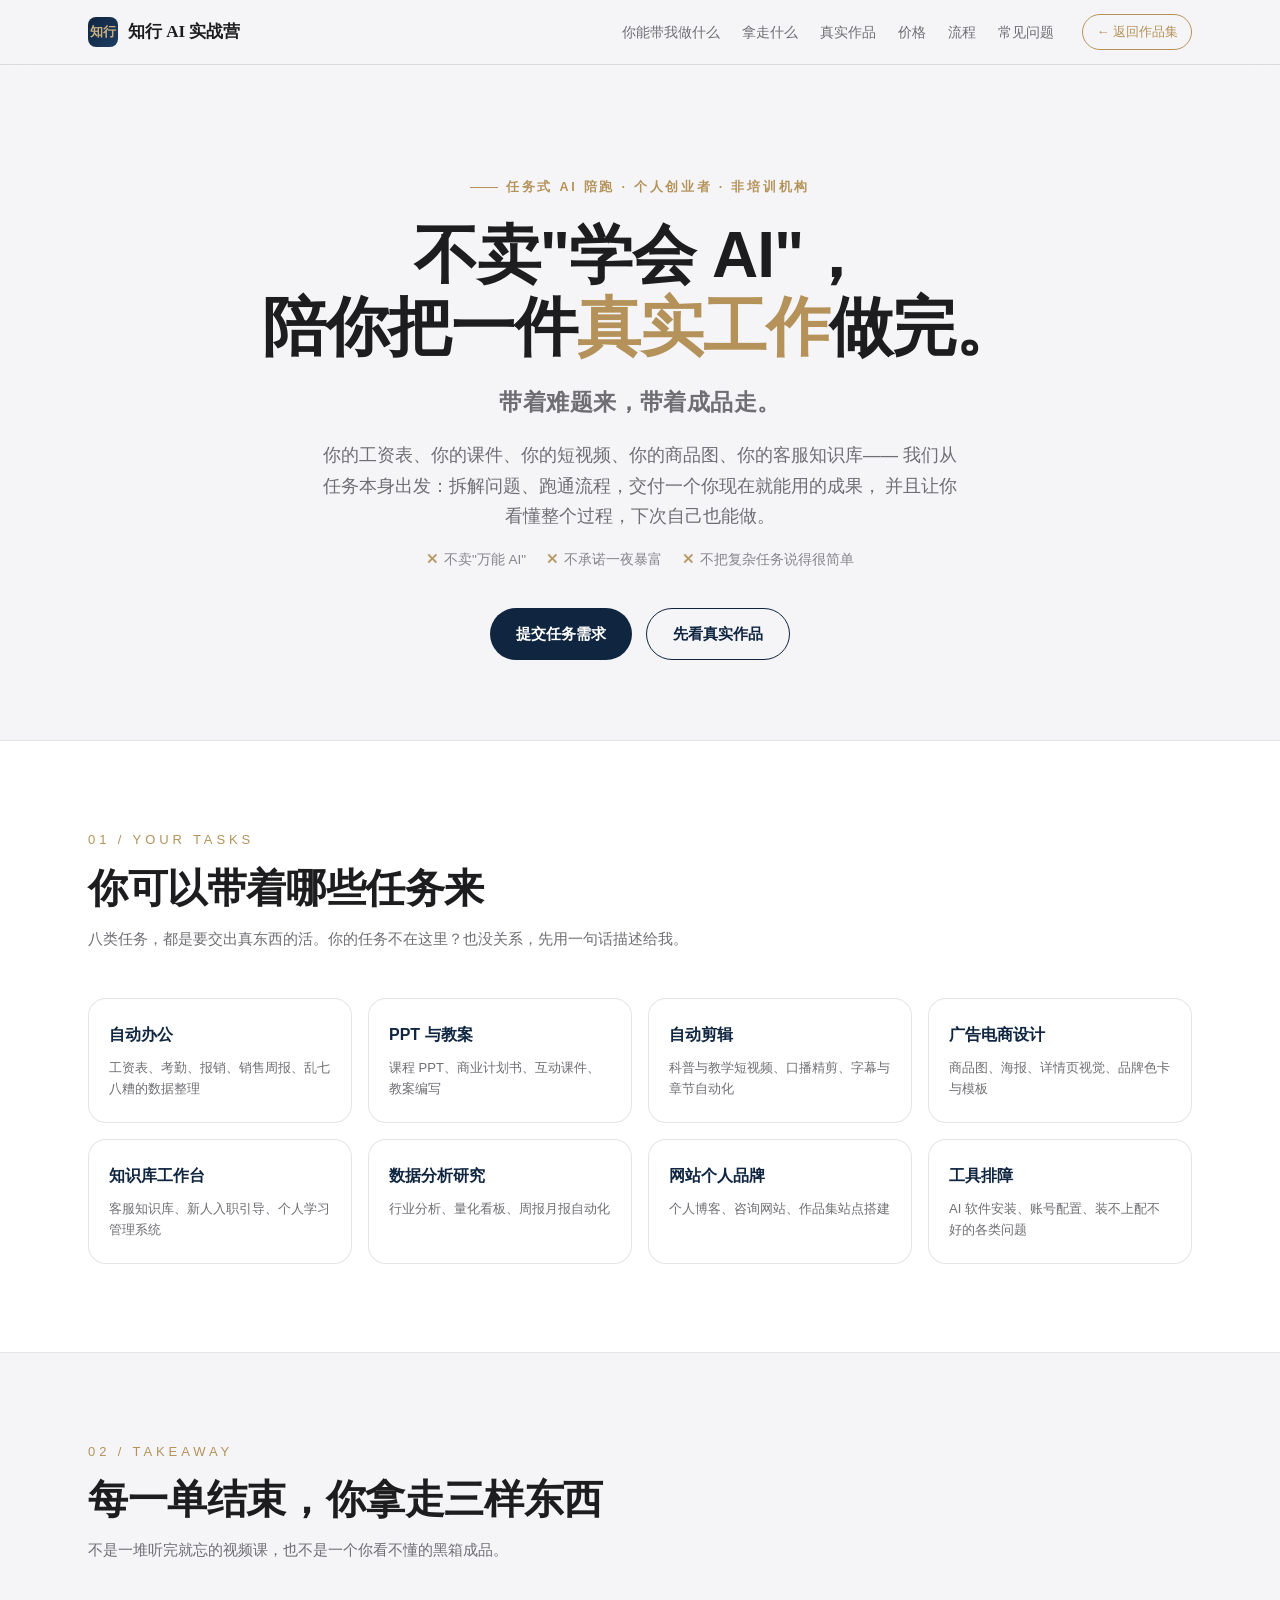
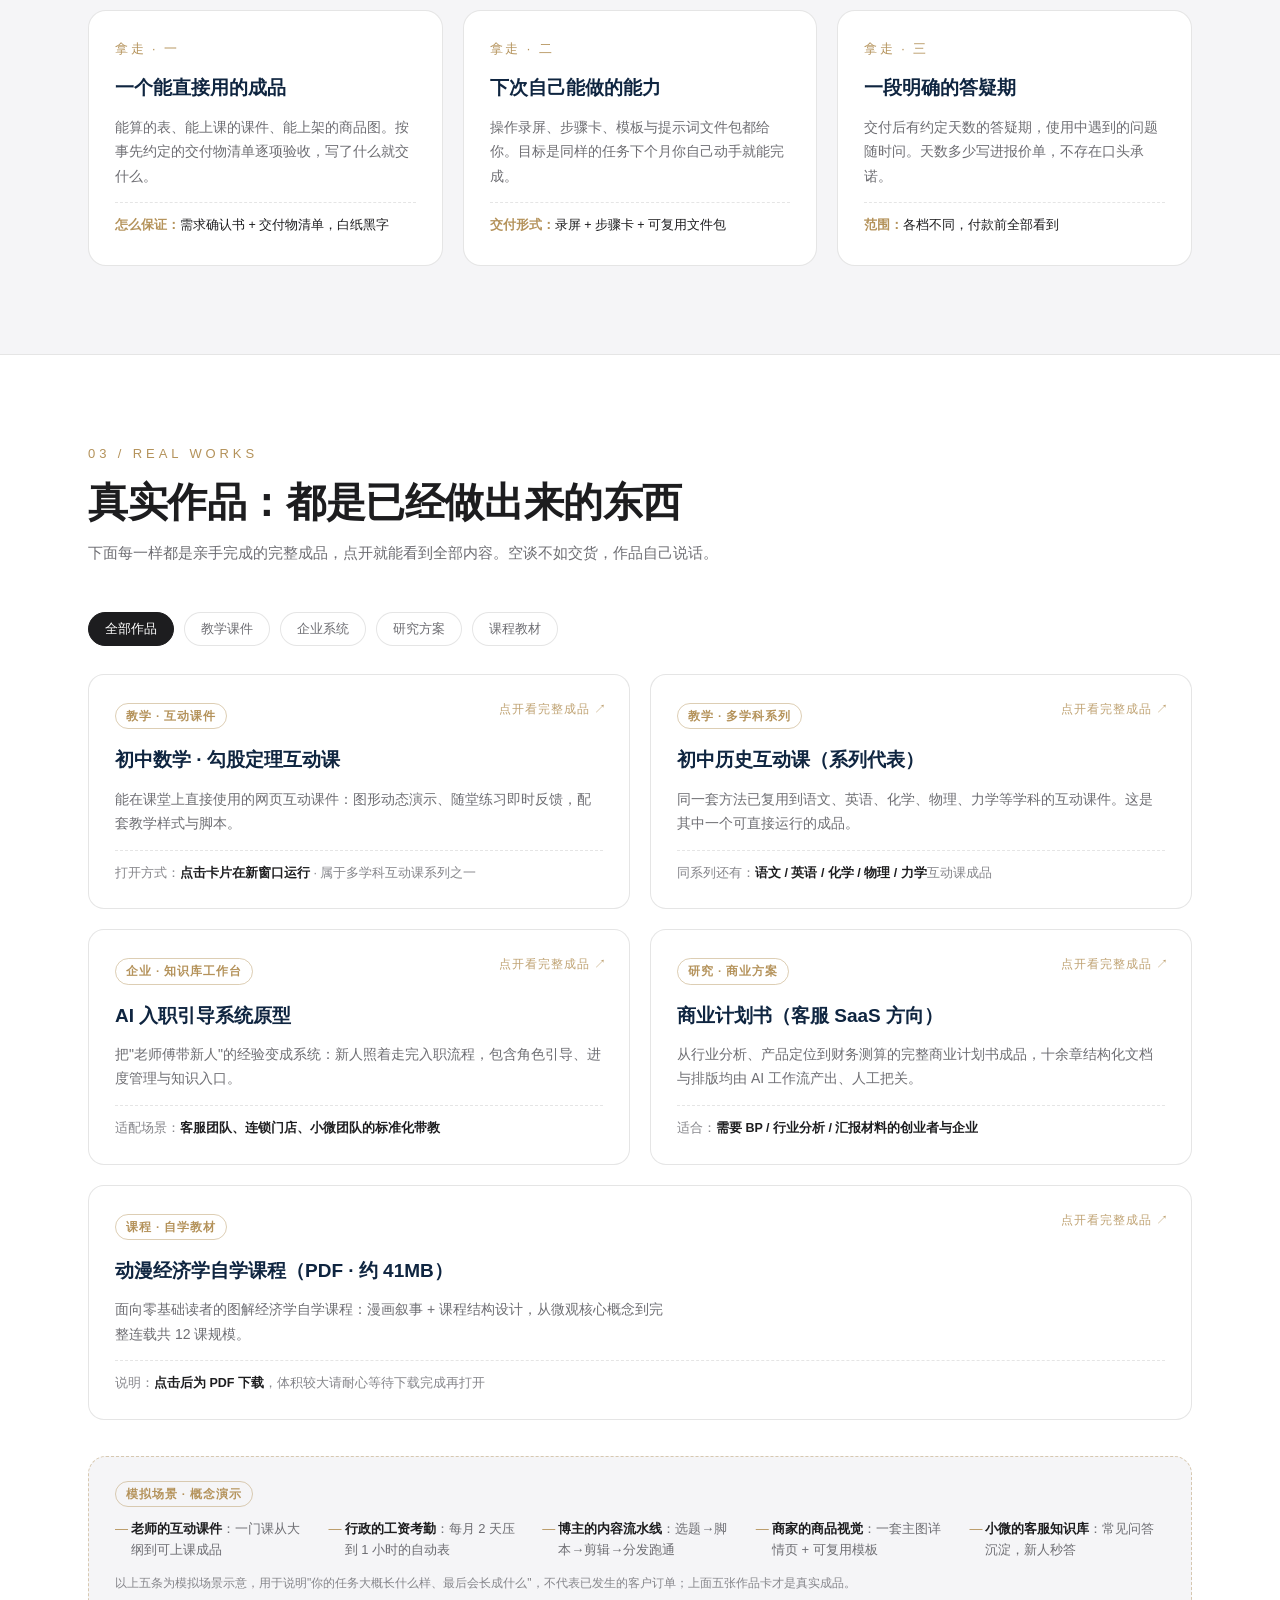
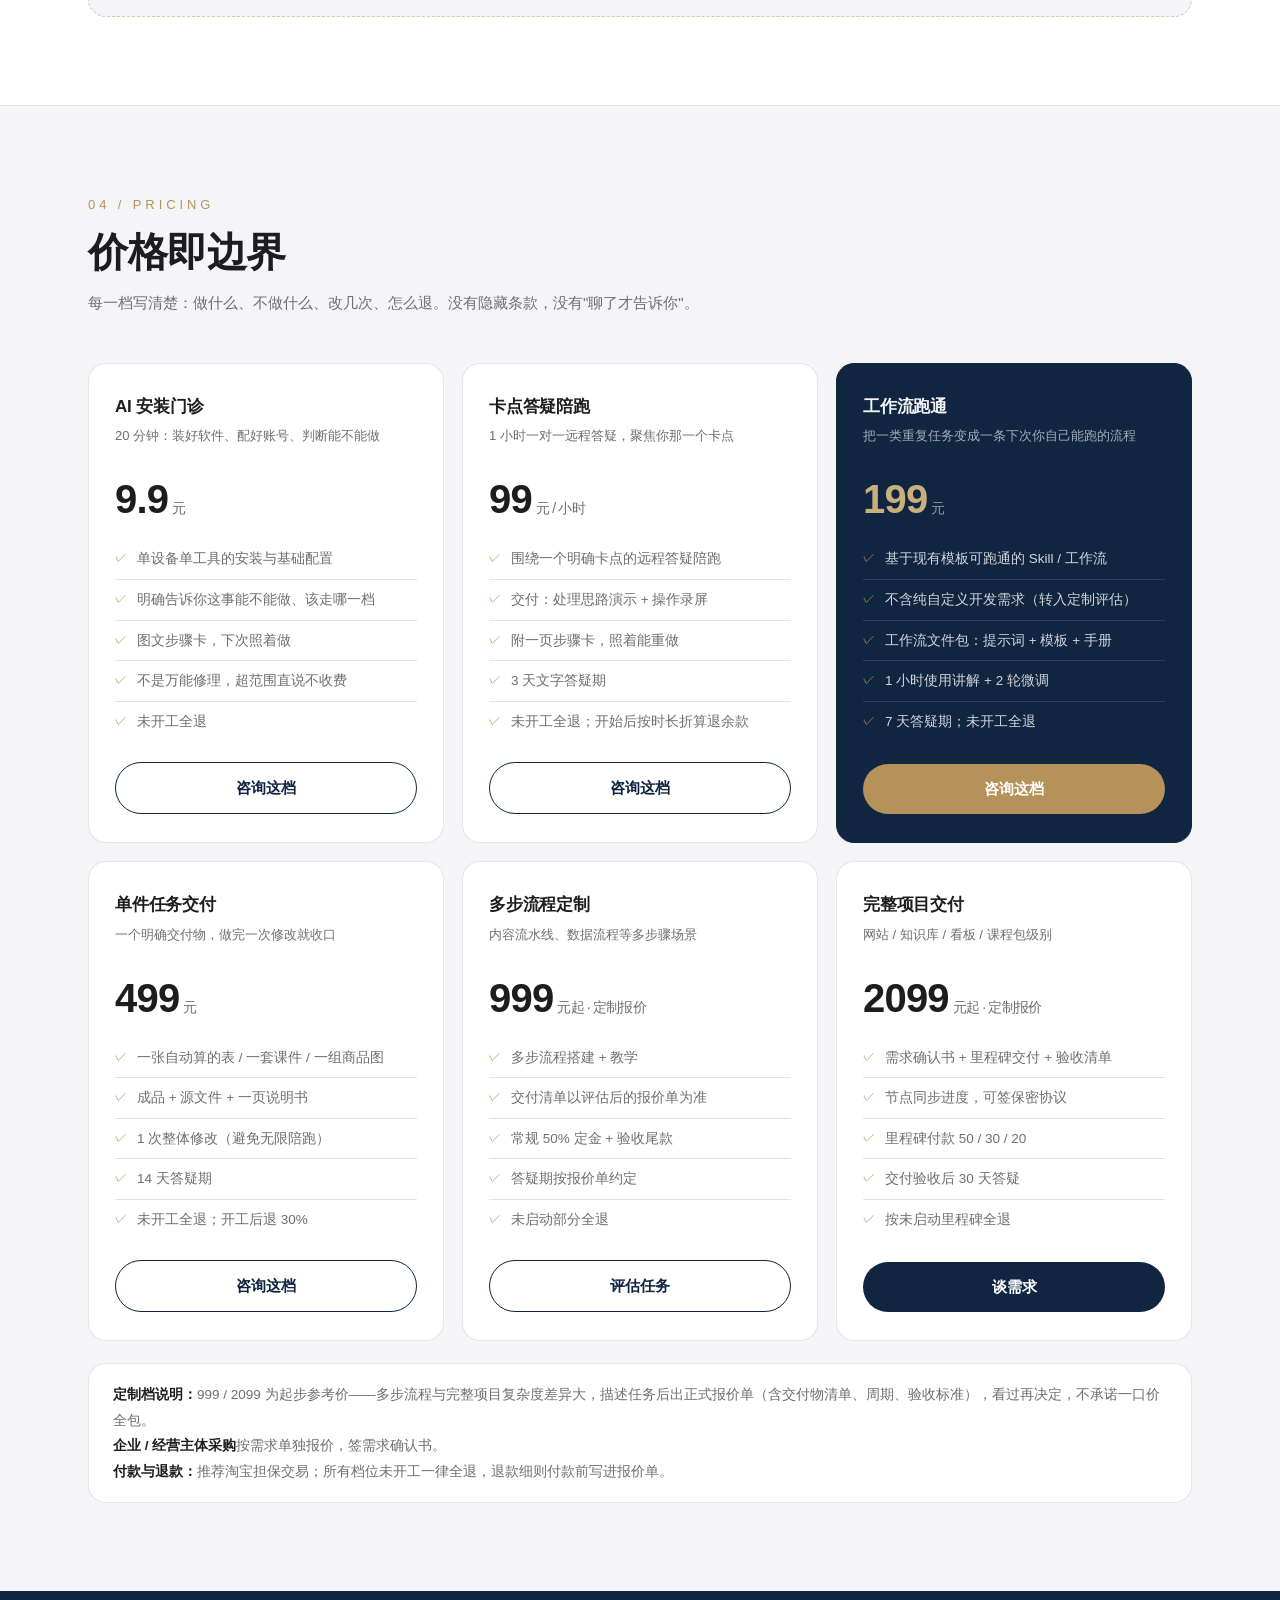
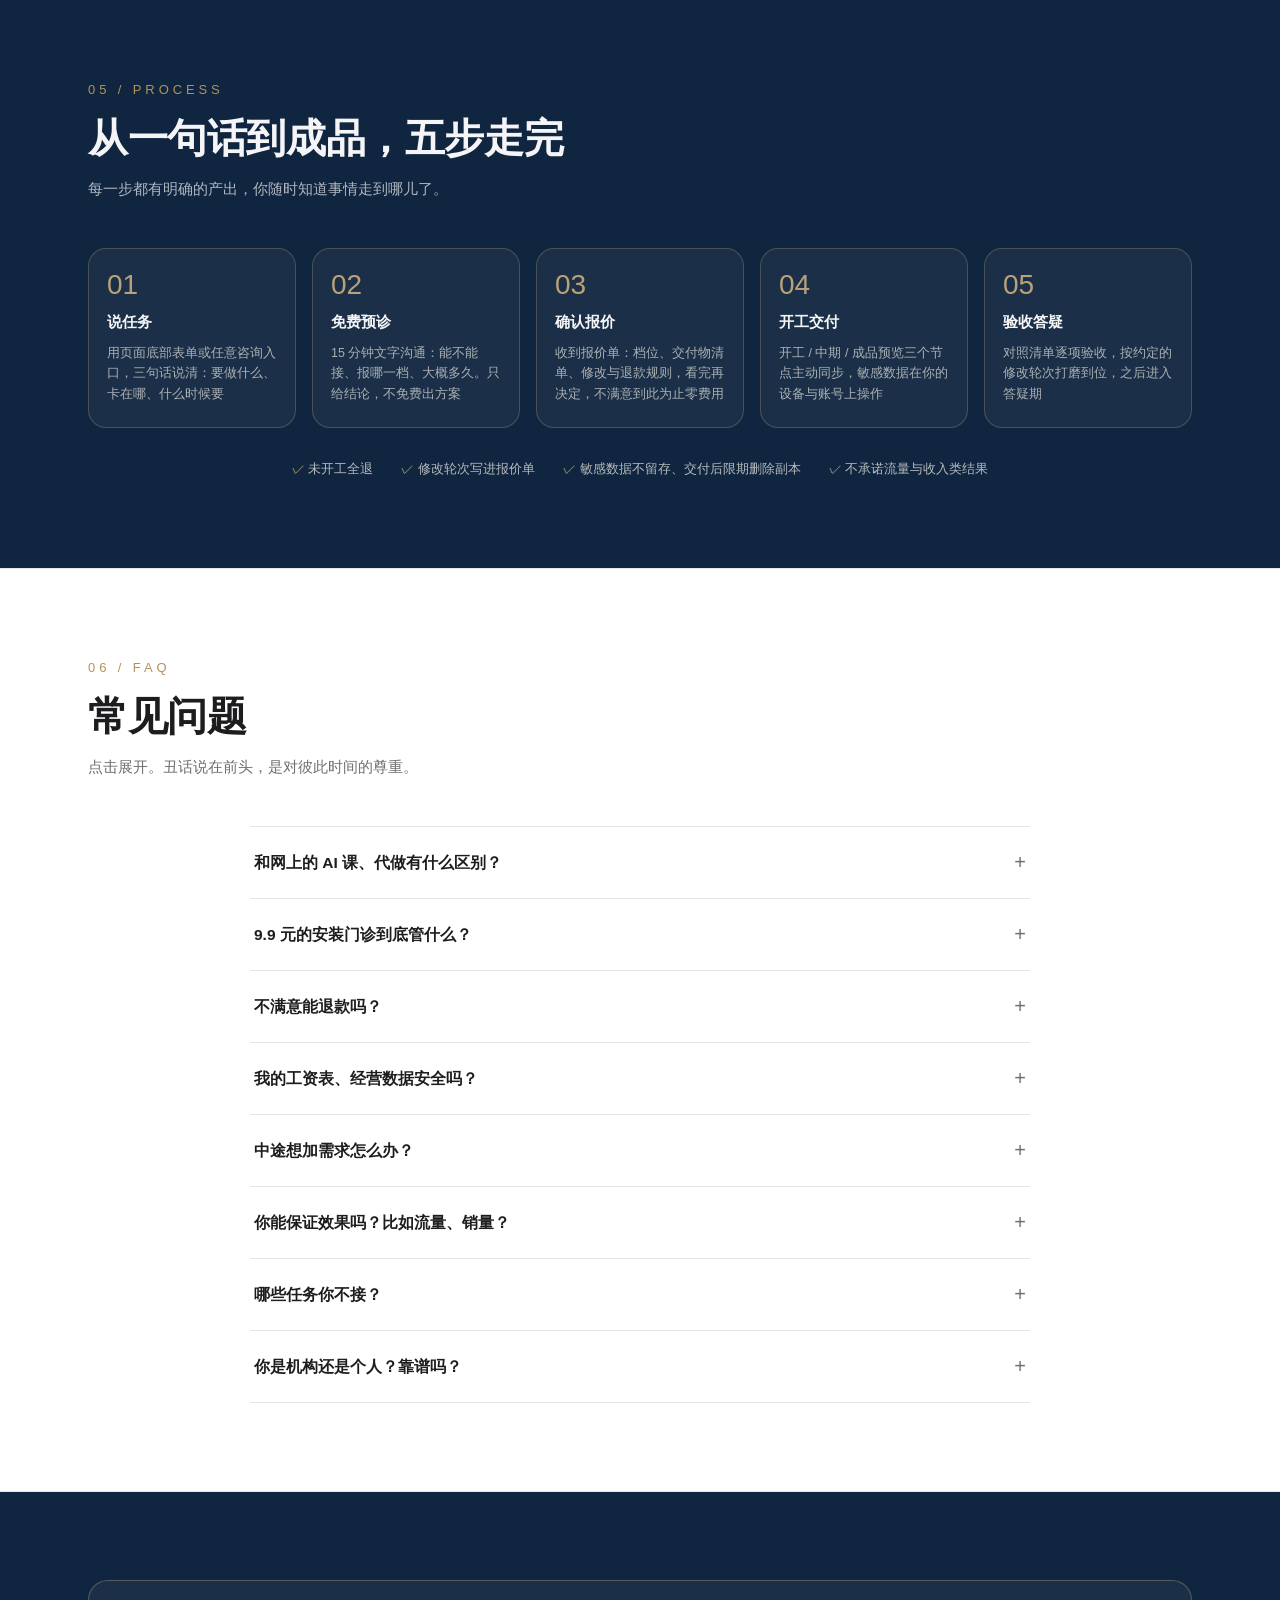
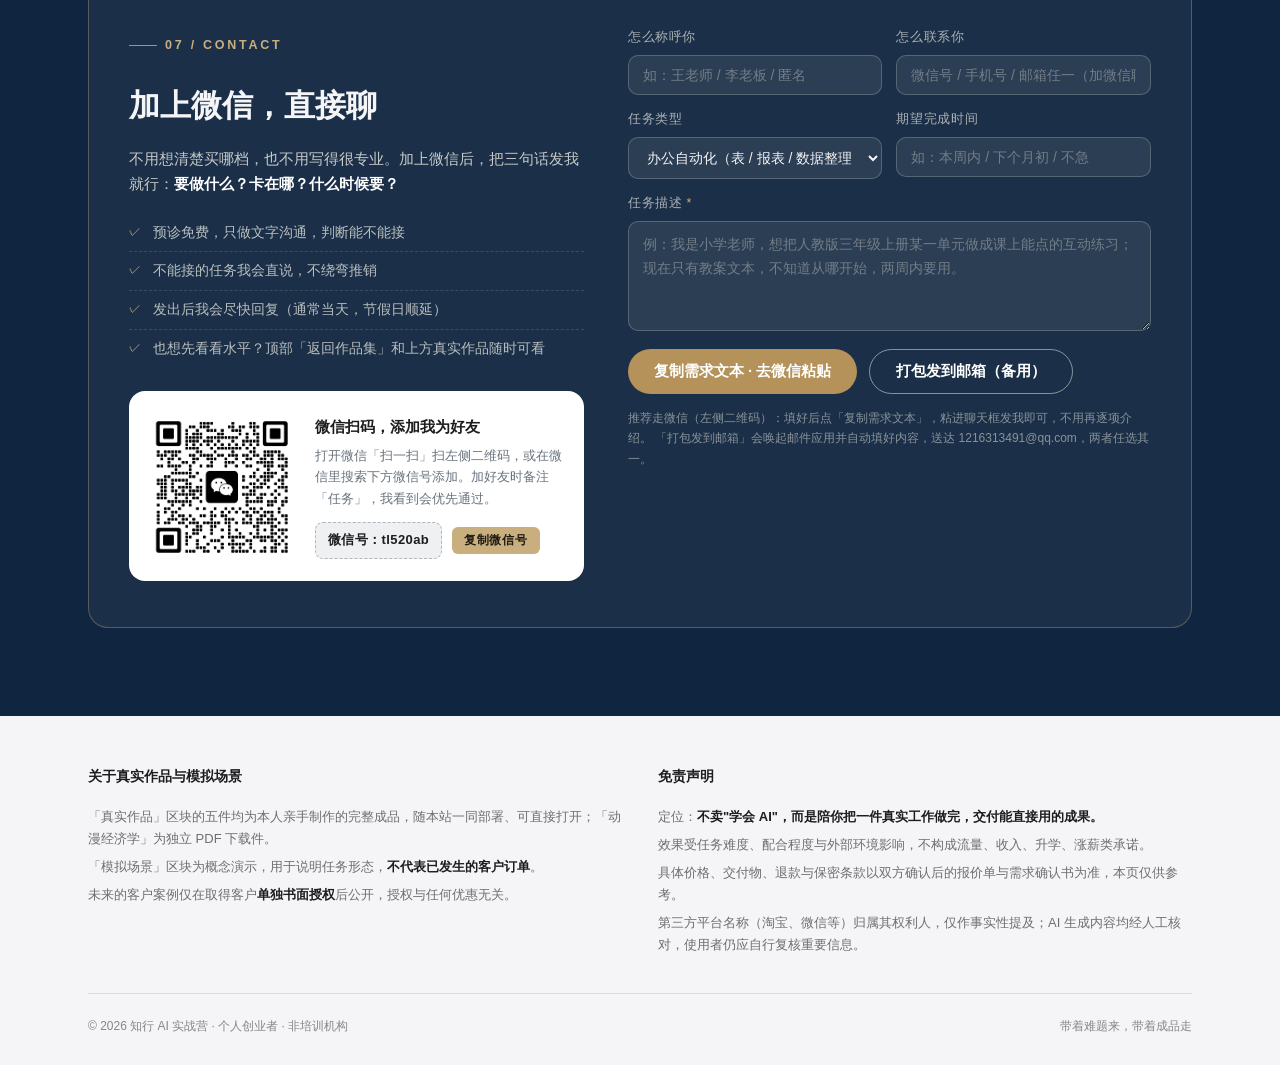
==== commit ba4e0ac7: "feat: 交互增强（进度条/scrollspy/聚光灯/作品筛选/回顶）+ PC 容器加宽" ====
--- a/index.html
+++ b/index.html
@@ -43,7 +43,7 @@
   -webkit-font-smoothing:antialiased;
 }
 a{color:inherit;text-decoration:none}
-.container{max-width:1040px;margin:0 auto;padding:0 24px}
+.container{max-width:1160px;margin:0 auto;padding:0 28px}
 section{scroll-margin-top:84px}
 
 /* ---------- 顶部导航 ---------- */
@@ -57,7 +57,7 @@
 }
 .topbar.scrolled{box-shadow:0 1px 0 var(--line)}
 .topbar-inner{
-  max-width:1040px;margin:0 auto;padding:0 24px;
+  max-width:1160px;margin:0 auto;padding:0 28px;
   height:64px;display:flex;align-items:center;gap:18px;
 }
 .brand{display:flex;align-items:center;gap:10px;font-family:var(--serif);font-weight:700;font-size:17px;color:var(--ink);white-space:nowrap;margin-right:auto}
@@ -333,6 +333,39 @@
   display:flex;justify-content:space-between;gap:16px;flex-wrap:wrap;
   font-size:12px;color:var(--slate);
 }
+
+/* ---------- 交互增强（PC 优先，移动端自动降级） ---------- */
+.progress-bar{position:fixed;top:0;left:0;height:2.5px;background:var(--gold);width:0;z-index:300}
+.nav a.active{color:var(--ink);background:rgba(0,0,0,.05)}
+.take-card,.work-card,.price-card,.task-card{position:relative}
+.take-card::before,.work-card::before,.price-card::before,.task-card::before{
+  content:"";position:absolute;inset:0;border-radius:inherit;opacity:0;
+  transition:opacity .35s;pointer-events:none;z-index:0;
+  background:radial-gradient(260px circle at var(--mx,50%) var(--my,50%),rgba(180,146,90,.12),transparent 68%);
+}
+.take-card:hover::before,.work-card:hover::before,.price-card:hover::before,.task-card:hover::before{opacity:1}
+.price-card>*{position:relative;z-index:1}
+.back-top{
+  position:fixed;right:30px;bottom:30px;width:46px;height:46px;border-radius:999px;
+  background:var(--navy);color:#F5F5F7;border:none;cursor:pointer;
+  display:flex;align-items:center;justify-content:center;font-size:17px;
+  opacity:0;pointer-events:none;transform:translateY(10px);transition:.3s;
+  box-shadow:0 8px 24px rgba(15,37,64,.28);z-index:150;
+}
+.back-top.show{opacity:1;pointer-events:auto;transform:none}
+.back-top:hover{background:var(--navy-3);transform:translateY(-2px)}
+.filter-bar{display:flex;flex-wrap:wrap;gap:10px;margin-bottom:28px}
+.chip{
+  border:1px solid var(--line);background:var(--cream-2);color:var(--muted);
+  padding:7px 16px;border-radius:999px;font-size:13px;cursor:pointer;
+  transition:all .2s;font-family:var(--sans);
+}
+.chip:hover{border-color:var(--gold);color:var(--gold)}
+.chip.active{background:var(--ink);border-color:var(--ink);color:#fff}
+.work-card.hide{display:none}
+.price-card .btn{transition:transform .15s,box-shadow .2s,background .2s}
+.price-card:hover .btn{transform:scale(1.03)}
+.task-card{cursor:default}
 
 /* ---------- 动效 ---------- */
 .reveal{opacity:0;transform:translateY(16px);transition:opacity .6s ease,transform .6s ease}
@@ -368,6 +401,7 @@
 </style>
 </head>
 <body>
+<div class="progress-bar" id="progressBar"></div>
 
 <!-- ===================== 导航 ===================== -->
 <header class="topbar" id="topbar">
@@ -476,37 +510,44 @@
       <h2>真实作品：都是已经做出来的东西</h2>
       <p>下面每一样都是亲手完成的完整成品，点开就能看到全部内容。空谈不如交货，作品自己说话。</p>
     </div>
+    <div class="filter-bar reveal" id="worksFilter" role="tablist">
+      <button class="chip active" data-cat="all">全部作品</button>
+      <button class="chip" data-cat="jiaoxue">教学课件</button>
+      <button class="chip" data-cat="qiye">企业系统</button>
+      <button class="chip" data-cat="yanjiu">研究方案</button>
+      <button class="chip" data-cat="kecheng">课程教材</button>
+    </div>
     <div class="works">
 
-      <a class="work-card reveal" href="初中勾股定理互动课/preview.html" target="_blank" rel="noopener">
+      <a class="work-card reveal" data-cat="jiaoxue" href="初中勾股定理互动课/preview.html" target="_blank" rel="noopener">
         <span class="cat">教学 · 互动课件</span>
         <h3>初中数学 · 勾股定理互动课</h3>
         <p>能在课堂上直接使用的网页互动课件：图形动态演示、随堂练习即时反馈，配套教学样式与脚本。</p>
         <div class="meta">打开方式：<b>点击卡片在新窗口运行</b> · 属于多学科互动课系列之一</div>
       </a>
 
-      <a class="work-card reveal" href="初中历史互动课/preview.html" target="_blank" rel="noopener">
+      <a class="work-card reveal" data-cat="jiaoxue" href="初中历史互动课/preview.html" target="_blank" rel="noopener">
         <span class="cat">教学 · 多学科系列</span>
         <h3>初中历史互动课（系列代表）</h3>
         <p>同一套方法已复用到语文、英语、化学、物理、力学等学科的互动课件。这是其中一个可直接运行的成品。</p>
         <div class="meta">同系列还有：<b>语文 / 英语 / 化学 / 物理 / 力学</b>互动课成品</div>
       </a>
 
-      <a class="work-card reveal" href="入职引导系统原型.html" target="_blank" rel="noopener">
+      <a class="work-card reveal" data-cat="qiye" href="入职引导系统原型.html" target="_blank" rel="noopener">
         <span class="cat">企业 · 知识库工作台</span>
         <h3>AI 入职引导系统原型</h3>
         <p>把"老师傅带新人"的经验变成系统：新人照着走完入职流程，包含角色引导、进度管理与知识入口。</p>
         <div class="meta">适配场景：<b>客服团队、连锁门店、小微团队的标准化带教</b></div>
       </a>
 
-      <a class="work-card reveal" href="AI客服SaaS_BP/deliverables/灵言智能Pre-A商业计划书.html" target="_blank" rel="noopener">
+      <a class="work-card reveal" data-cat="yanjiu" href="AI客服SaaS_BP/deliverables/灵言智能Pre-A商业计划书.html" target="_blank" rel="noopener">
         <span class="cat">研究 · 商业方案</span>
         <h3>商业计划书（客服 SaaS 方向）</h3>
         <p>从行业分析、产品定位到财务测算的完整商业计划书成品，十余章结构化文档与排版均由 AI 工作流产出、人工把关。</p>
         <div class="meta">适合：<b>需要 BP / 行业分析 / 汇报材料的创业者与企业</b></div>
       </a>
 
-      <a class="work-card wide reveal" href="https://github.com/hassanmphillipso-byte/zhixing-ai-camp/releases/download/v1/zhixing-economics-course.pdf" target="_blank" rel="noopener">
+      <a class="work-card wide reveal" data-cat="kecheng" href="https://github.com/hassanmphillipso-byte/zhixing-ai-camp/releases/download/v1/zhixing-economics-course.pdf" target="_blank" rel="noopener">
         <span class="cat">课程 · 自学教材</span>
         <h3>动漫经济学自学课程（PDF · 约 41MB）</h3>
         <p>面向零基础读者的图解经济学自学课程：漫画叙事 + 课程结构设计，从微观核心概念到完整连载共 12 课规模。</p>
@@ -805,6 +846,8 @@
   </div>
 </footer>
 
+<button class="back-top" id="backTop" aria-label="回到顶部" title="回到顶部">↑</button>
+
 <script>
 (function(){
   "use strict";
@@ -917,6 +960,75 @@
     });
   });
 
+  /* 阅读进度条 */
+  var progressBar = document.getElementById("progressBar");
+  function updateProgress(){
+    var h = document.documentElement;
+    var max = h.scrollHeight - h.clientHeight;
+    progressBar.style.width = (max > 0 ? (h.scrollTop / max * 100) : 0) + "%";
+  }
+  window.addEventListener("scroll", updateProgress, {passive:true});
+  updateProgress();
+
+  /* 回到顶部 */
+  var backTop = document.getElementById("backTop");
+  window.addEventListener("scroll", function(){
+    backTop.classList.toggle("show", window.scrollY > 600);
+  }, {passive:true});
+  backTop.addEventListener("click", function(){
+    window.scrollTo({top:0, behavior:"smooth"});
+  });
+
+  /* 导航滚动高亮（scrollspy） */
+  var navLinks = document.querySelectorAll(".nav a");
+  if("IntersectionObserver" in window){
+    var spy = new IntersectionObserver(function(entries){
+      entries.forEach(function(e){
+        if(e.isIntersecting){
+          var id = "#" + e.target.id;
+          navLinks.forEach(function(l){
+            l.classList.toggle("active", l.getAttribute("href") === id);
+          });
+        }
+      });
+    }, {rootMargin:"-40% 0px -55% 0px"});
+    document.querySelectorAll("section[id]").forEach(function(s){ spy.observe(s); });
+  }
+
+  /* 卡片鼠标聚光灯（仅精确指针设备，触屏自动跳过） */
+  if(window.matchMedia && window.matchMedia("(pointer:fine)").matches){
+    document.querySelectorAll(".take-card,.work-card,.price-card,.task-card").forEach(function(card){
+      card.addEventListener("mousemove", function(ev){
+        var r = card.getBoundingClientRect();
+        card.style.setProperty("--mx", (ev.clientX - r.left) + "px");
+        card.style.setProperty("--my", (ev.clientY - r.top) + "px");
+      });
+    });
+  }
+
+  /* 作品区分类筛选 */
+  var chips = document.querySelectorAll("#worksFilter .chip");
+  var workCards = document.querySelectorAll(".works .work-card");
+  chips.forEach(function(chip){
+    chip.addEventListener("click", function(){
+      chips.forEach(function(c){ c.classList.remove("active"); });
+      chip.classList.add("active");
+      var cat = chip.getAttribute("data-cat");
+      workCards.forEach(function(card){
+        var show = (cat === "all") || (card.getAttribute("data-cat") === cat);
+        card.classList.toggle("hide", !show);
+        if(show){ card.classList.add("in"); }
+      });
+    });
+  });
+
+  /* 卡片错峰入场 */
+  document.querySelectorAll(".tasks,.takeaway,.works,.price-grid,.flow").forEach(function(grid){
+    Array.prototype.forEach.call(grid.children, function(el, i){
+      el.style.transitionDelay = ((i % 3) * 80) + "ms";
+    });
+  });
+
   /* 滚动渐显 */
   if("IntersectionObserver" in window){
     var io = new IntersectionObserver(function(entries){
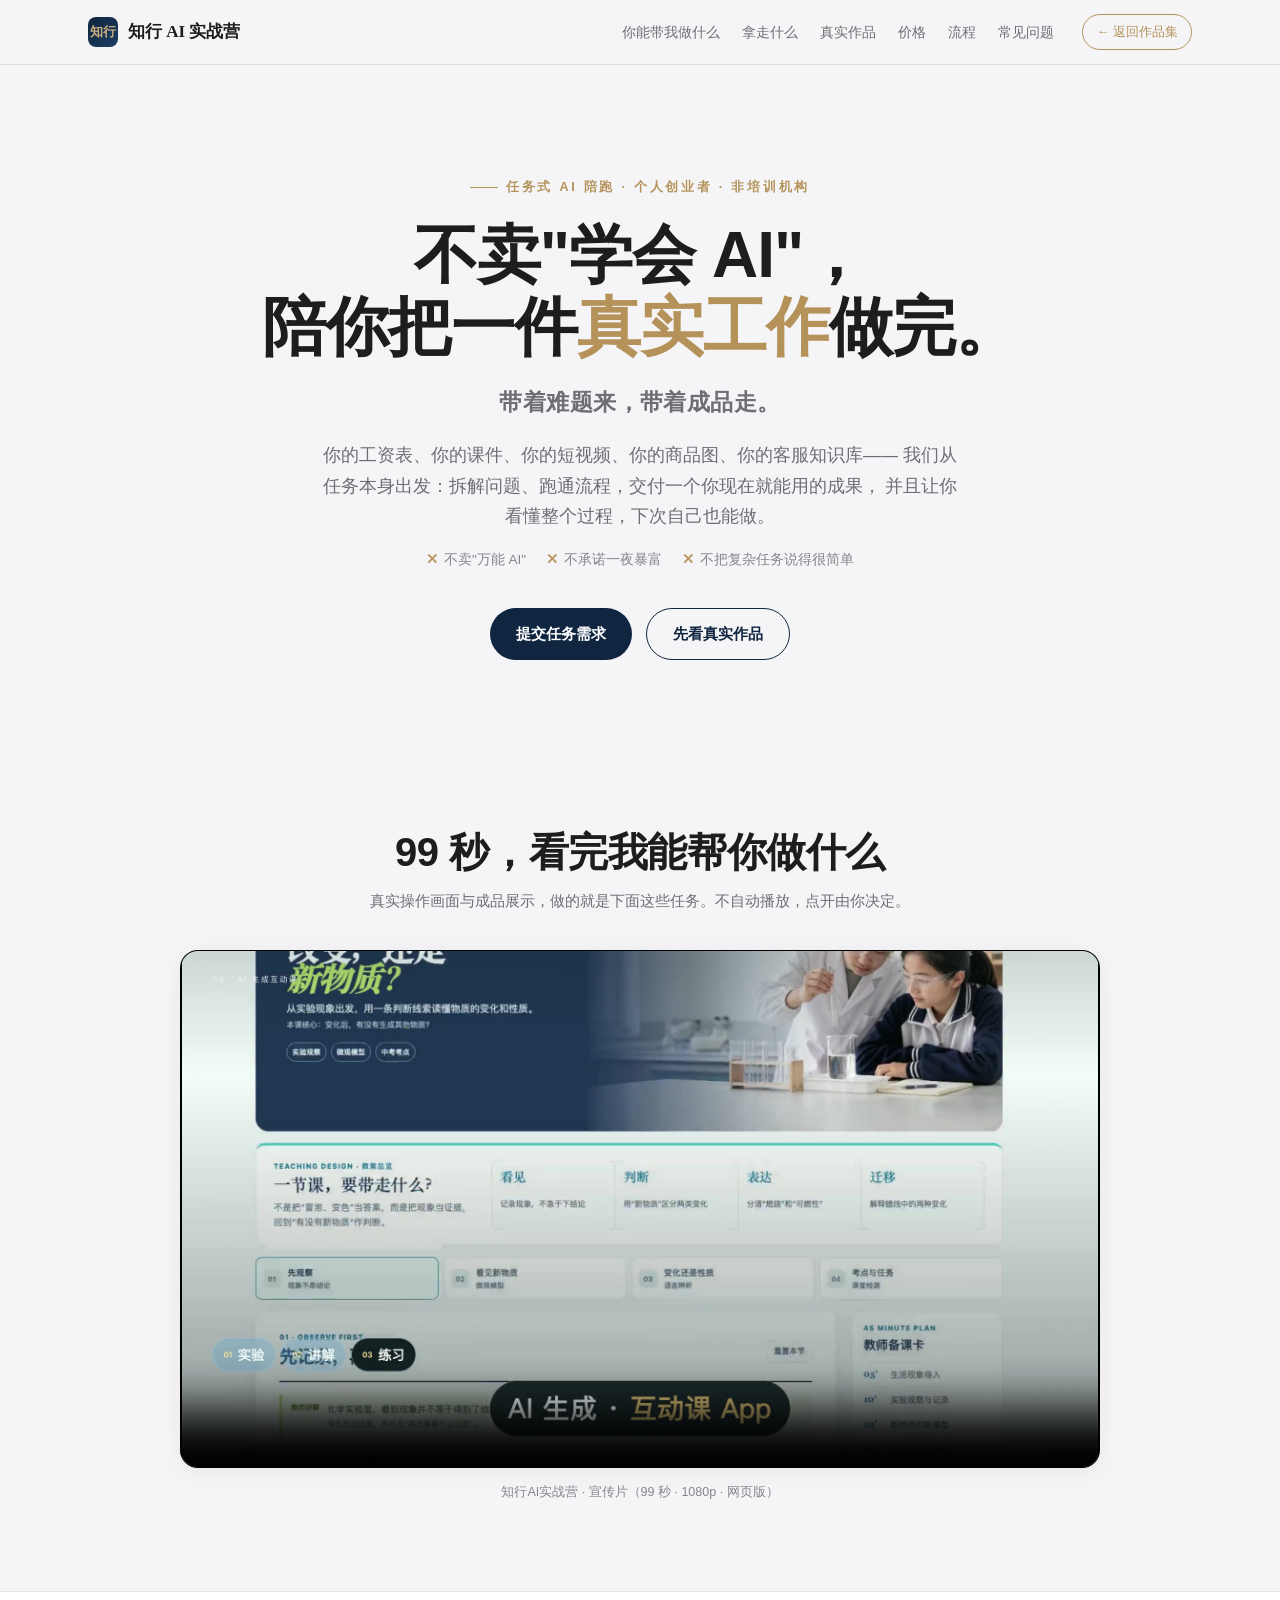
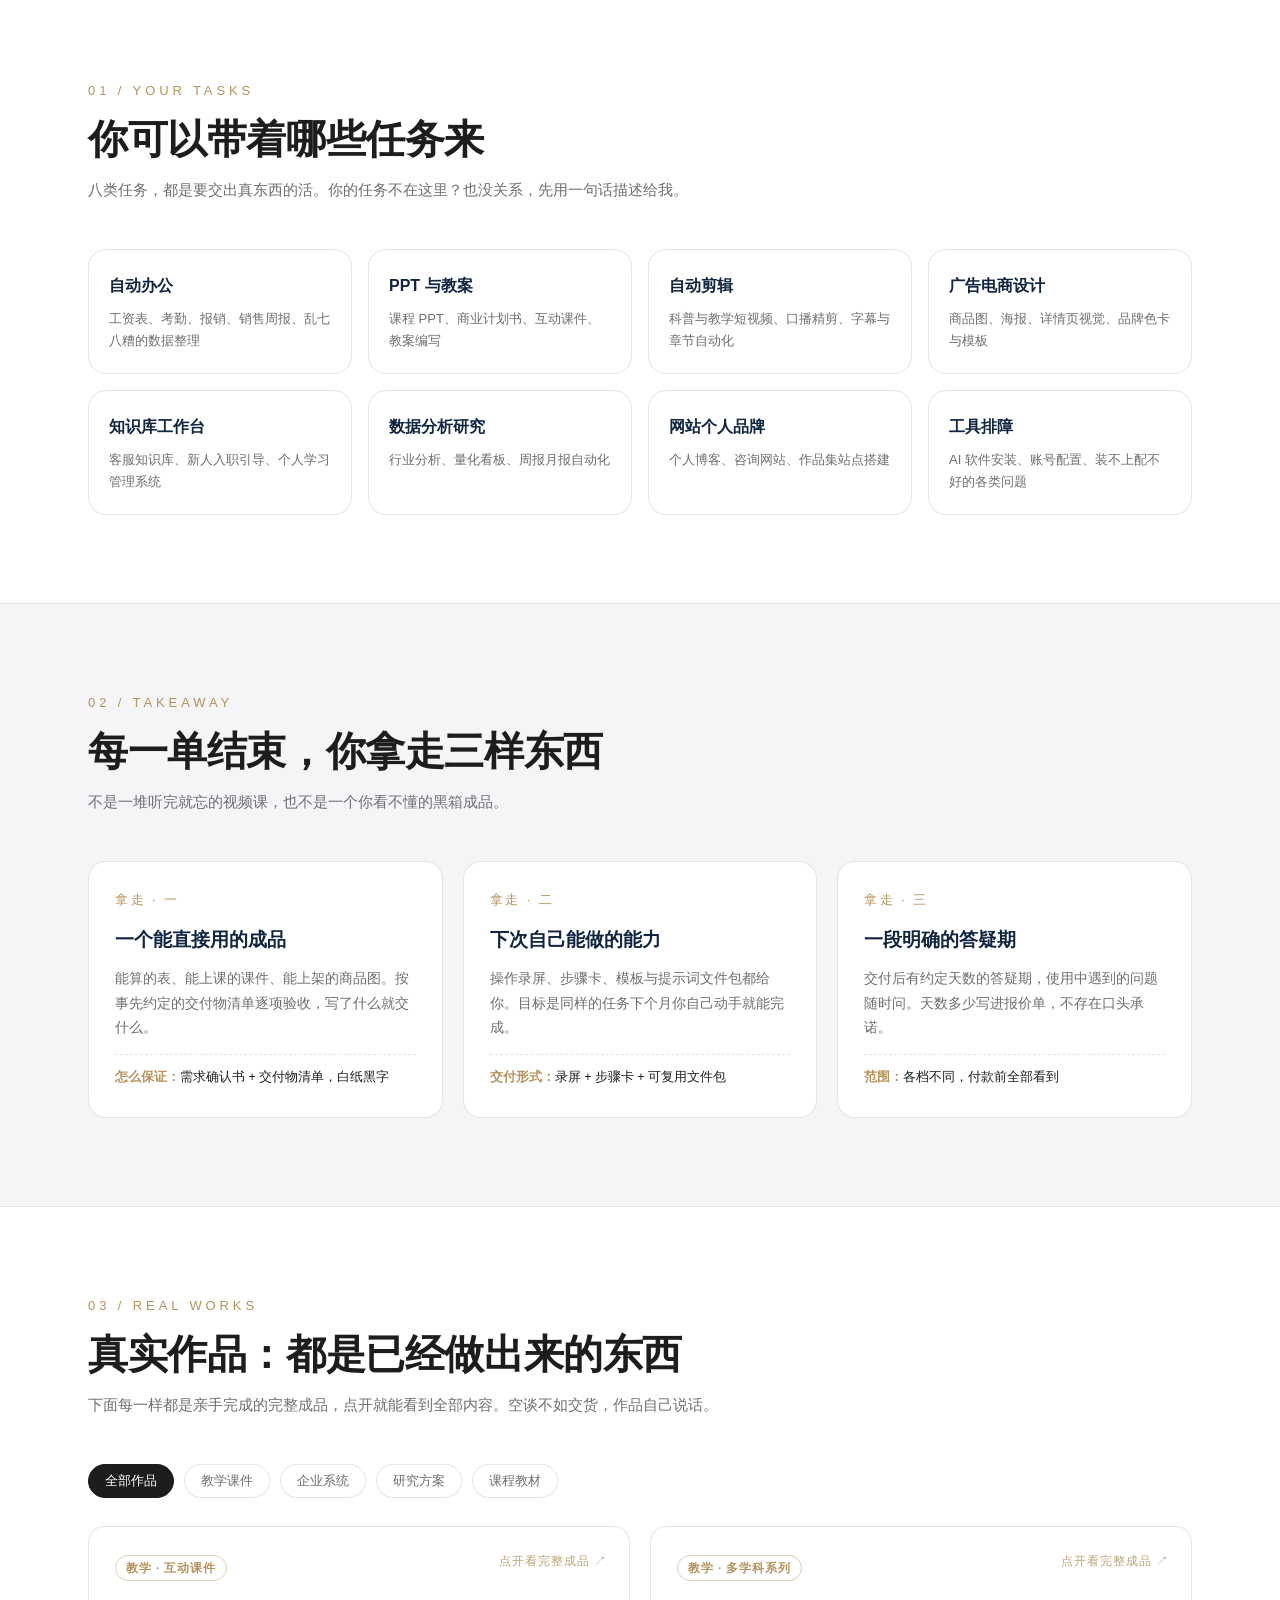
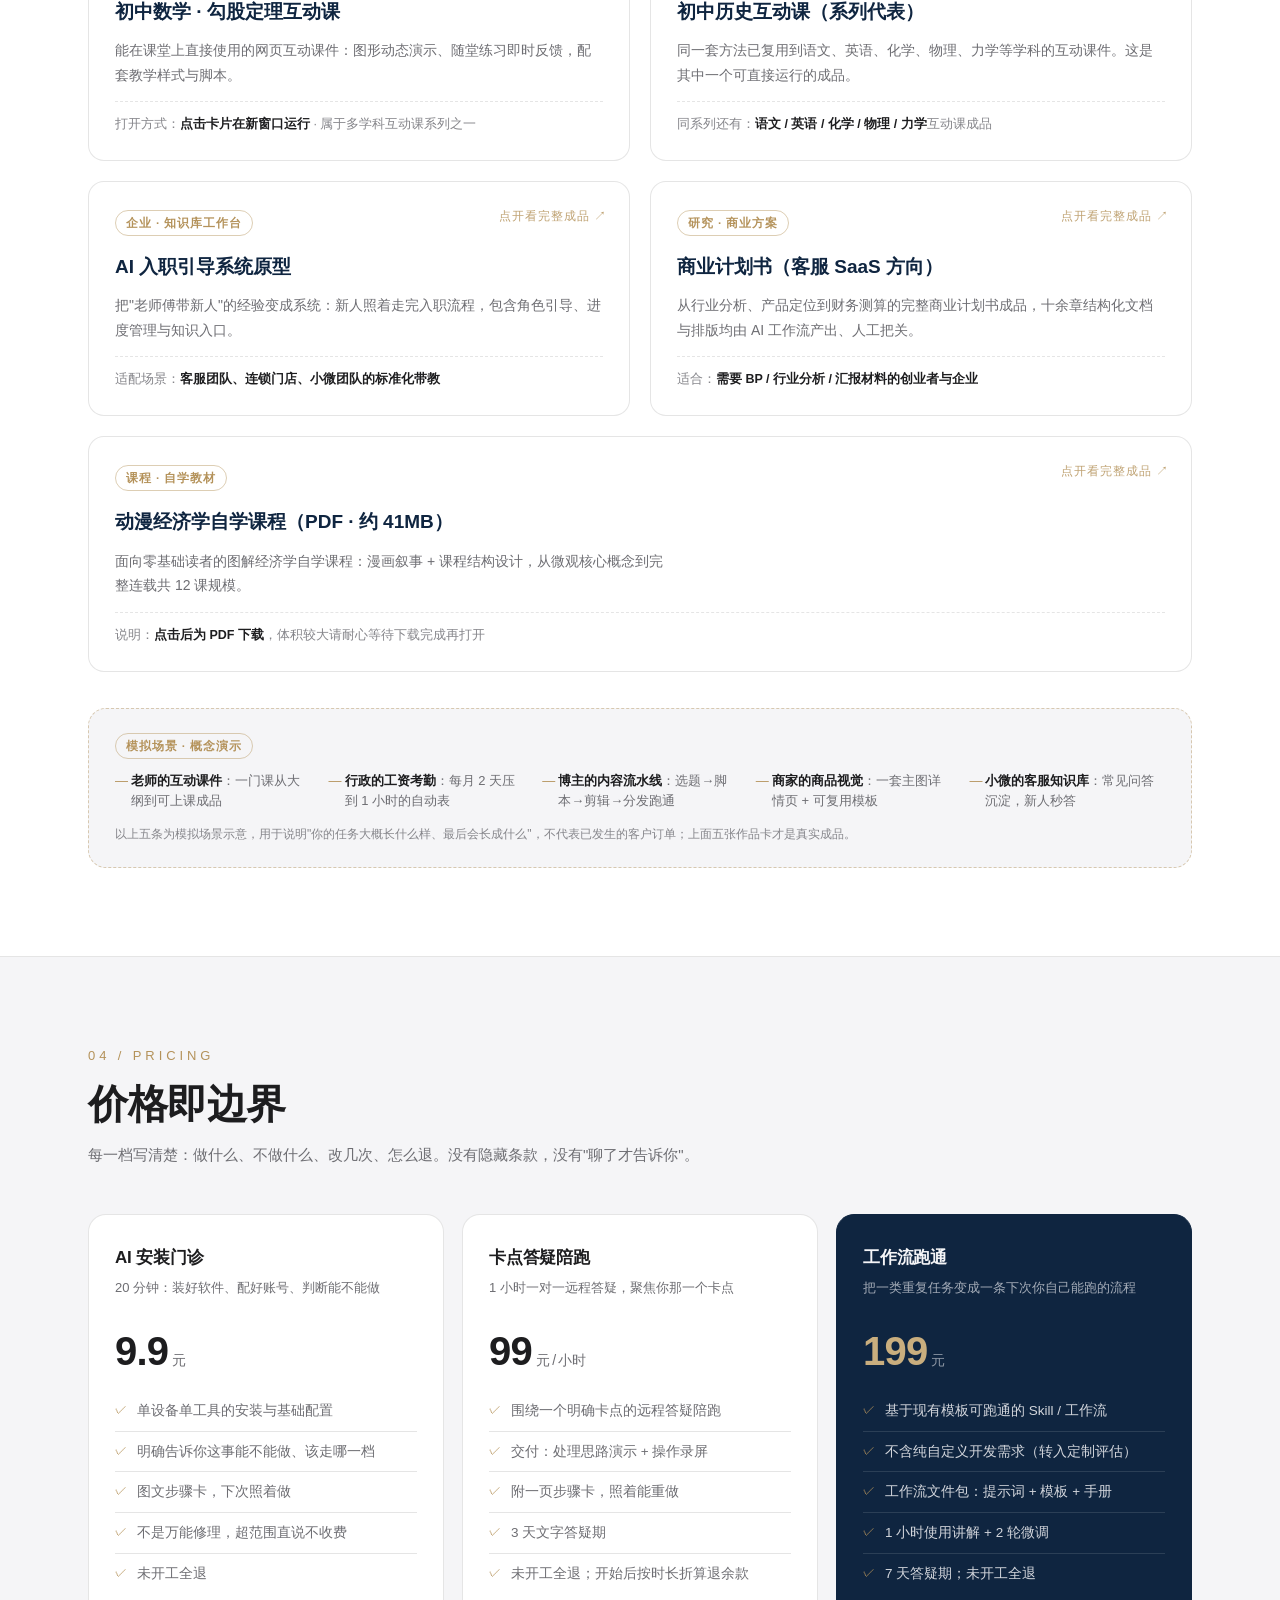
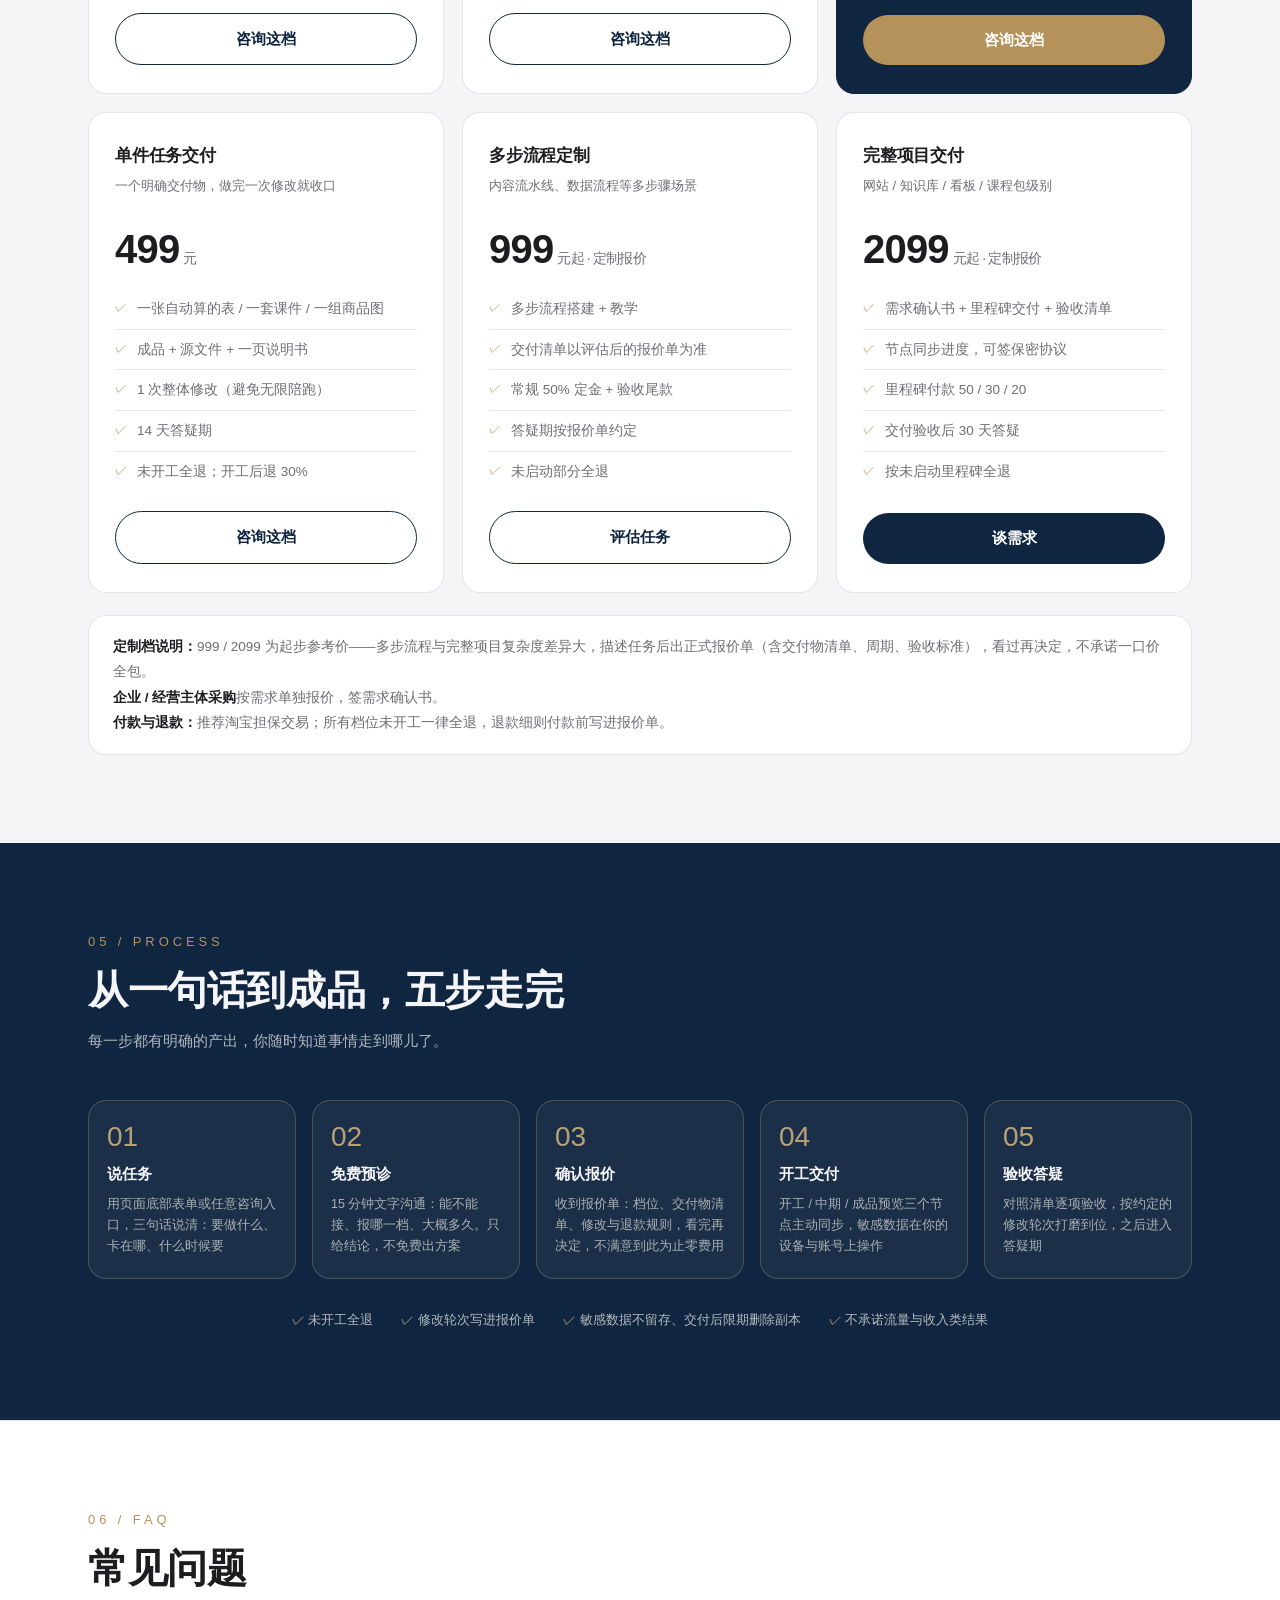
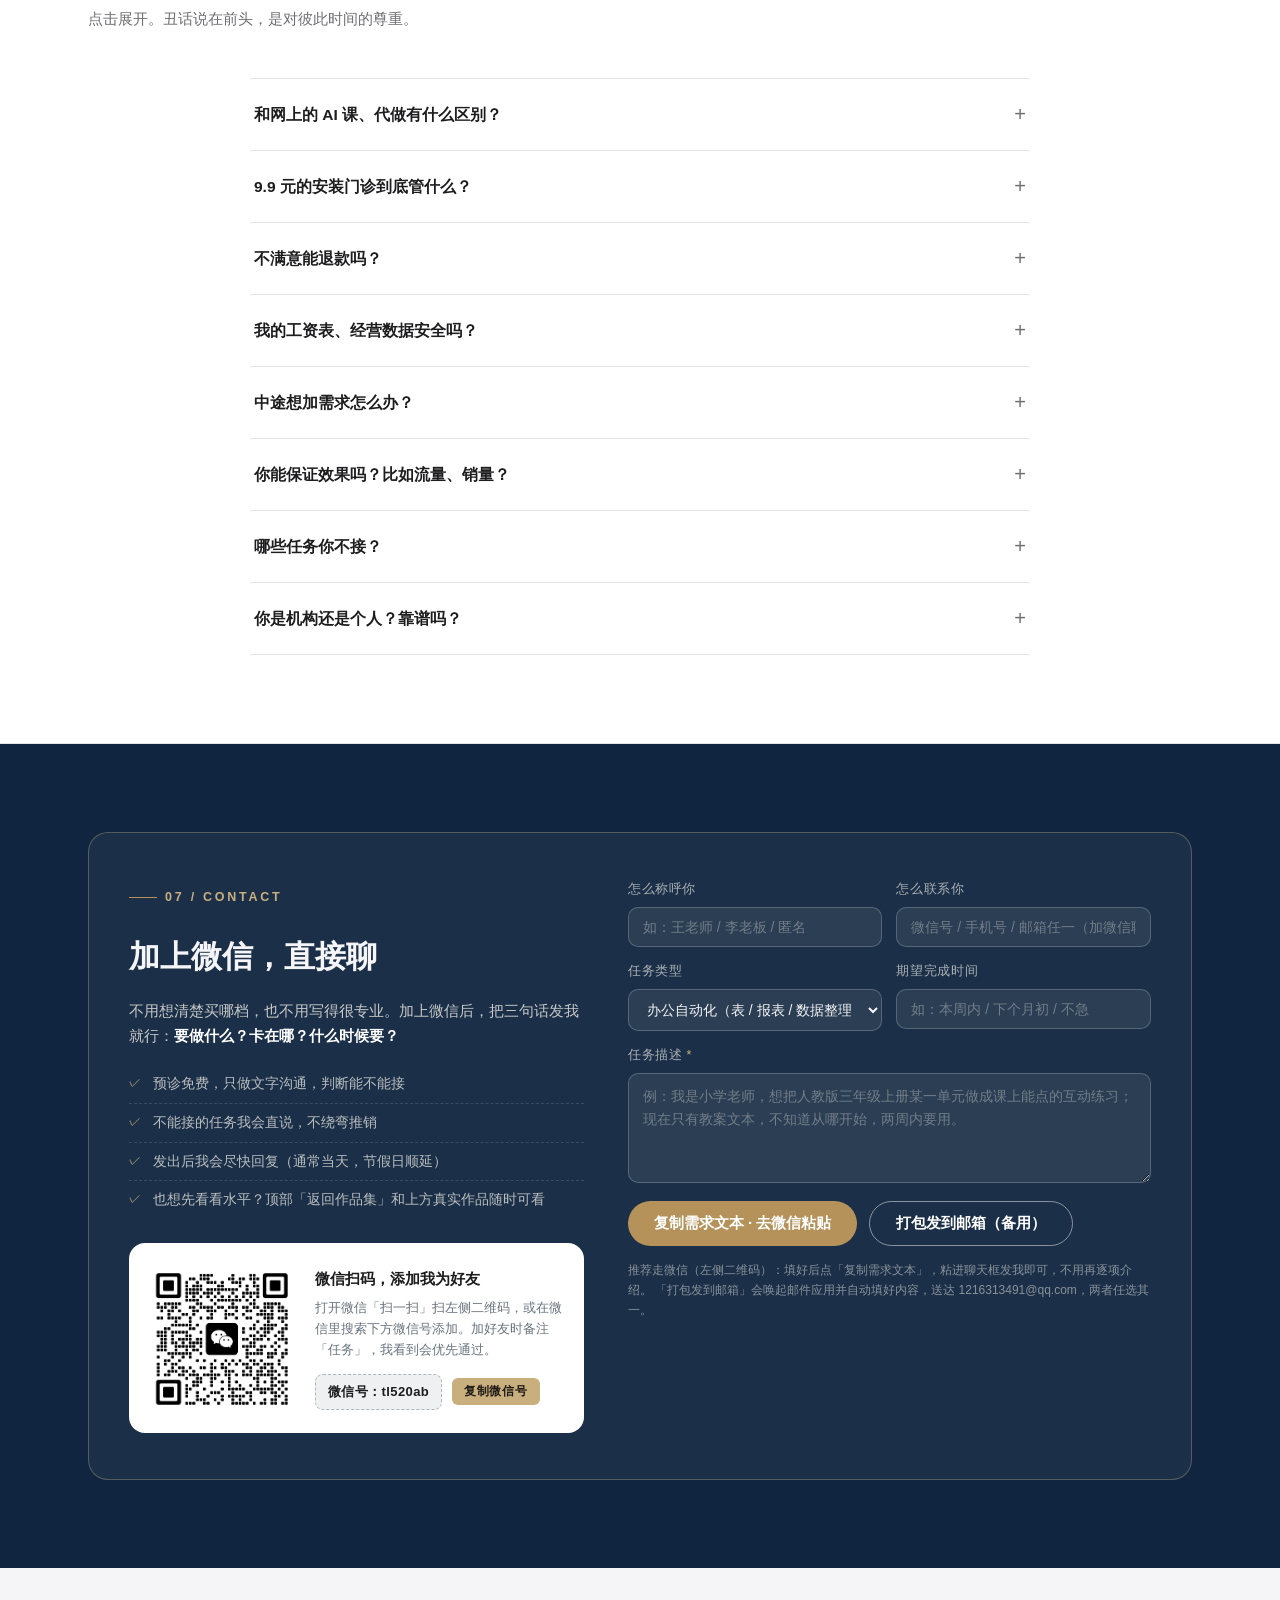
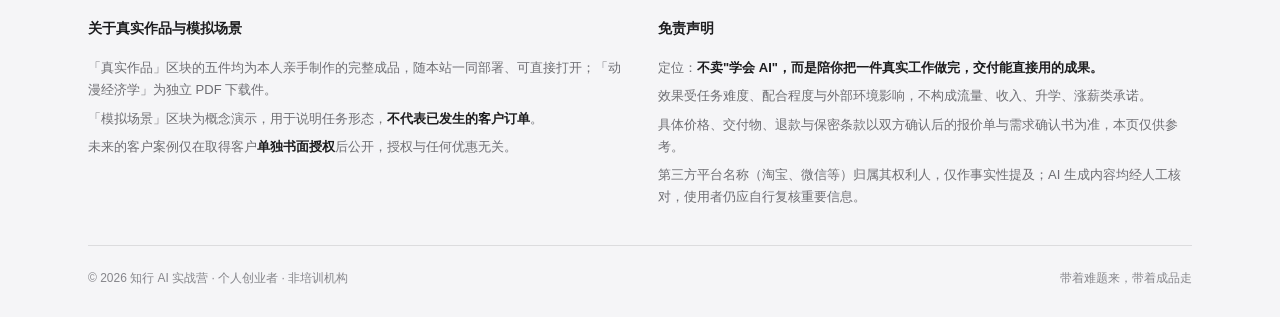
==== commit 0ff1eb11: "feat: 首屏下新增 99 秒宣传片区块（poster+metadata 预载+不自动播放）" ====
--- a/index.html
+++ b/index.html
@@ -235,6 +235,17 @@
 }
 .price-extra b{color:var(--ink)}
 
+/* ---------- 宣传片 ---------- */
+.film-head{text-align:center;max-width:640px;margin:0 auto 36px}
+.film-head h2{font-size:clamp(27px,3.6vw,40px);color:var(--ink);font-weight:700;letter-spacing:-.01em;line-height:1.2}
+.film-head p{margin-top:12px;color:var(--muted);font-size:15px}
+.film-wrap{max-width:920px;margin:0 auto}
+.film-wrap video{
+  width:100%;display:block;border-radius:18px;border:1px solid var(--line);
+  background:#000;box-shadow:var(--shadow);aspect-ratio:16/9;
+}
+.film-wrap figcaption{text-align:center;margin-top:14px;font-size:12.5px;color:var(--slate)}
+
 /* ---------- 流程 ---------- */
 .flow{display:grid;grid-template-columns:repeat(5,1fr);gap:16px}
 .flow-step{
@@ -447,6 +458,23 @@
       <a class="btn btn-ghost" href="#works">先看真实作品</a>
     </div>
     </div>
+  </div>
+</section>
+
+<!-- ===================== 99 秒总览 ===================== -->
+<section class="section" id="film">
+  <div class="container">
+    <div class="film-head reveal">
+      <h2>99 秒，看完我能帮你做什么</h2>
+      <p>真实操作画面与成品展示，做的就是下面这些任务。不自动播放，点开由你决定。</p>
+    </div>
+    <figure class="film-wrap reveal">
+      <video controls preload="metadata" poster="promo-poster.jpg" playsinline>
+        <source src="promo-v92.mp4" type="video/mp4">
+        你的浏览器不支持网页视频，可<a href="promo-v92.mp4" style="text-decoration:underline">点此下载观看</a>。
+      </video>
+      <figcaption>知行AI实战营 · 宣传片（99 秒 · 1080p · 网页版）</figcaption>
+    </figure>
   </div>
 </section>
 
